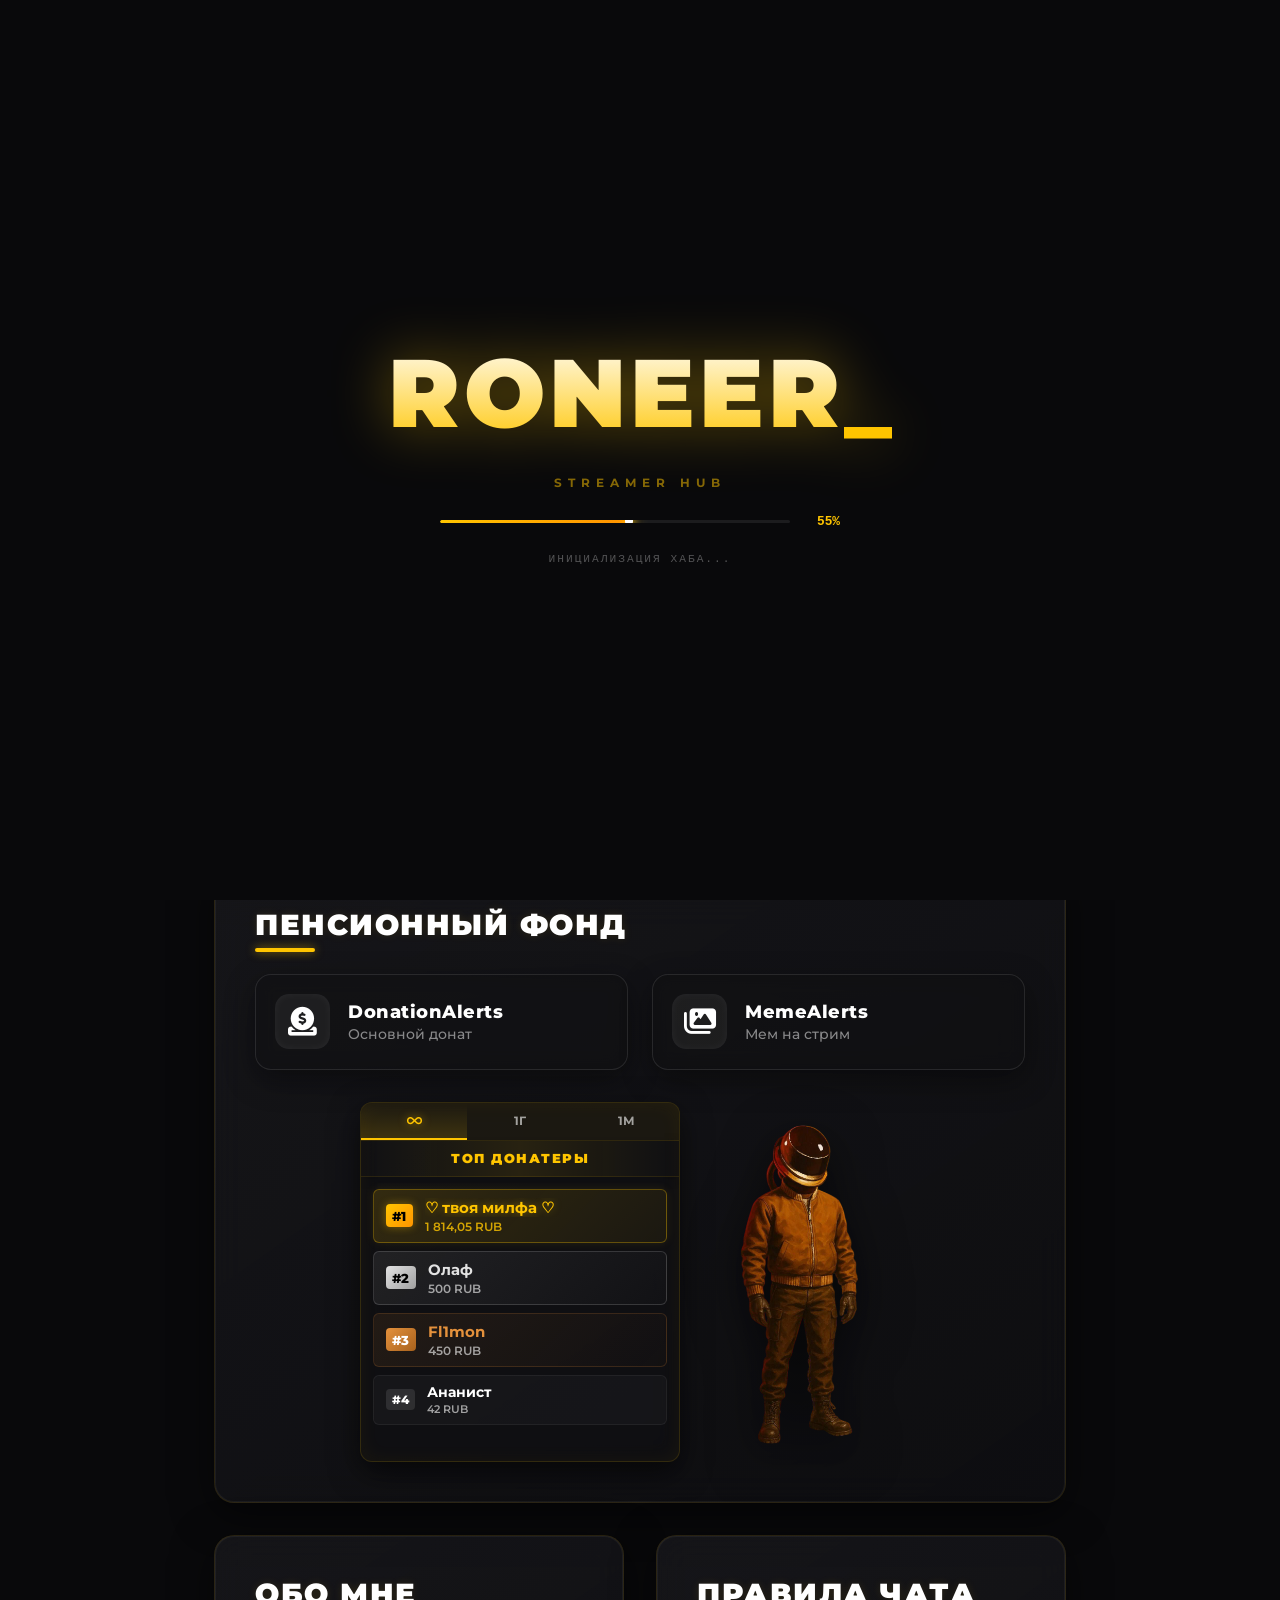
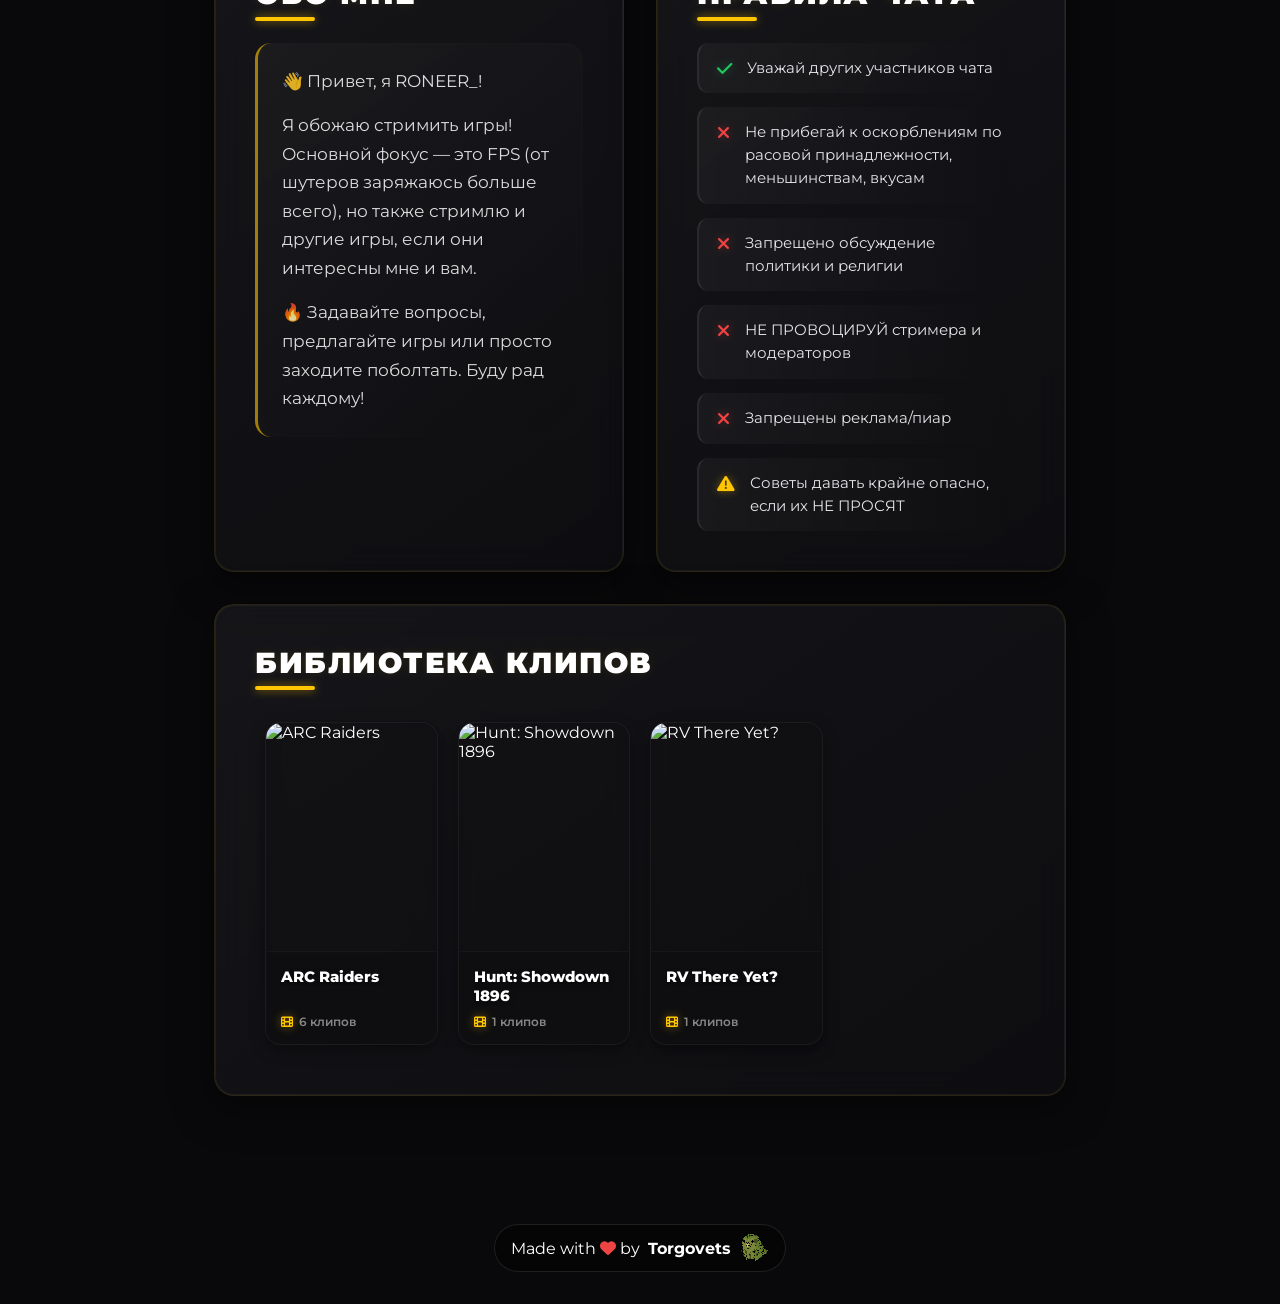
==== index.html @ 88ab11ce "Add files via upload" ====
<!DOCTYPE html>
<html lang="ru">
<head>
    <meta charset="UTF-8">
    <meta name="viewport" content="width=device-width, initial-scale=1.0">
    <title>RONEER_ | Streamer Hub</title>
    
    <link rel="icon" href="assets/favicon.png" type="image/png">
    <meta name="description" content="Официальный хаб стримера RONEER_. Уютно и по-доброму 😉">
    <meta name="theme-color" content="#ffc500"> <!-- Желтый цвет Ронира -->

    <link href="https://cdnjs.cloudflare.com/ajax/libs/font-awesome/6.4.0/css/all.min.css" rel="stylesheet">
    <link href="https://fonts.googleapis.com/css2?family=Montserrat:wght@400;600;700;900&display=swap" rel="stylesheet">
    <link rel="stylesheet" href="css/style.css">

    <script src="https://embed.twitch.tv/embed/v1.js" defer></script>
    <script src="https://cdn.jsdelivr.net/npm/@supabase/supabase-js@2"></script>
</head>
<body>

    <!-- СЛОИ ФОНА -->
    <div class="bg-watermark">RONEER_</div>
    <div class="bg-scanlines"></div>
    <canvas id="particle-canvas"></canvas>
    <div class="ambient-glow"></div>

    <!-- HUD CONTROLS -->
    <div class="hud-controls">
        <div id="music-toggle" class="hud-btn muted" title="Music On/Off">
            <i class="fas fa-music"></i> <span>OST</span>
        </div>
        <div id="sfx-toggle" class="hud-btn" title="SFX On/Off">
            <i class="fas fa-volume-up"></i> <span>SFX</span>
        </div>
    </div>

    <!-- AUTH CONTROL -->
    <div id="auth-wrapper" class="auth-container-fixed">
        <button id="login-btn" class="auth-btn discord-login not-logged-in">
            <i class="fab fa-discord"></i> <span>Войти</span>
        </button>
        
        <div id="user-profile" class="user-profile-fixed" style="display: none;">
            <div class="user-info-box">
                <img id="user-avatar" src="" alt="User">
                <span id="user-name">User</span>
            </div>
            <button id="logout-btn" class="logout-btn-fixed" title="Выйти">
                <i class="fas fa-sign-out-alt"></i>
            </button>
        </div>
    </div>

    <!-- PRELOADER -->
    <div id="preloader">
        <div class="preloader-bg-scan"></div>
        <div class="preloader-content">
            <div class="preloader-logo">
                <span class="pl-letter">R</span><span class="pl-letter">O</span><span class="pl-letter">N</span><span class="pl-letter">E</span><span class="pl-letter">E</span><span class="pl-letter">R</span><span class="pl-underscore">_</span>
            </div>
            <div class="preloader-tagline">STREAMER HUB</div>
            <div class="preloader-bar-wrap">
                <div class="preloader-bar-track">
                    <div class="preloader-bar-fill" id="preloader-bar"></div>
                </div>
                <span class="preloader-percent" id="preloader-percent">0%</span>
            </div>
            <div class="preloader-status" id="preloader-status">ИНИЦИАЛИЗАЦИЯ...</div>
        </div>
    </div>


    <main class="main-container">
        
        <!-- HERO HEADER -->
        <header class="hero-header">

            <!-- Пепе торчит сверху над карточкой -->
            <div class="hero-avatar-wrap">
                <div class="hero-avatar-glow"></div>
                <div class="avatar-container">
                    <img src="assets/pepe.png" alt="RONEER_" class="avatar-img">
                </div>
                <div id="click-counter-wrapper">
                    <div class="click-badge">CLICKS: <span id="click-val">0</span></div>
                    <button id="reset-clicks" class="reset-clicks-btn" title="Сбросить"><i class="fas fa-trash"></i></button>
                </div>
            </div>

            <!-- Стеклянная карточка инфо -->
            <div class="hero-card">
                <div class="hero-card-accent"></div>
                <h1 class="premium-title">RONEER_</h1>
                <p class="status-quote">«Зашёл?» Ну теперь придётся остаться... 😉</p>

                <div class="hero-divider"></div>

                <div class="hero-badges">
                    <span class="hero-badge location-badge">
                        <i class="fas fa-map-marker-alt"></i> Россия
                    </span>
                    <span id="stream-status" class="hero-badge stream-check">
                        <i class="fas fa-circle"></i>
                        <span class="status-text">Offline</span>
                    </span>
                </div>
            </div>

        </header>

        <!-- TWITCH EMBED -->
        <div id="live-box" class="twitch-wrapper" style="display: none;">
            <div class="live-indicator">
                <i class="fas fa-satellite-dish"></i> В ЭФИРЕ
            </div>
            <div id="twitch-embed"></div>
        </div>

        <!-- SOCIAL LINKS -->
        <section class="content-card tilt-effect">
            <h2 class="section-title">Где меня найти</h2>
            <nav class="social-links">
                <a href="https://www.twitch.tv/roneer_" target="_blank" class="s-btn twitch">
                    <i class="fab fa-twitch"></i> <span>Twitch</span>
                </a>
                <a href="https://t.me/RONEEEER" target="_blank" class="s-btn telegram">
                    <i class="fab fa-telegram"></i> <span>Telegram</span>
                </a>
                <a href="https://www.youtube.com/@RONEER_" target="_blank" class="s-btn youtube">
                    <i class="fab fa-youtube"></i> <span>YouTube</span>
                </a>
                <a href="https://www.tiktok.com/@roneer_" target="_blank" class="s-btn tiktok">
                    <i class="fab fa-tiktok"></i> <span>TikTok</span>
                </a>
                <a href="https://instagram.com/rone.er_/" target="_blank" class="s-btn insta">
                    <i class="fab fa-instagram"></i> <span>Instagram</span>
                </a>
            </nav>
        </section>

        <!-- SUPPORT & DONATIONS -->
        <section class="content-card tilt-effect">
            <h2 class="section-title">Пенсионный фонд</h2>
            
            <div class="alert-buttons">
                <a href="https://www.donationalerts.com/r/ronner_" target="_blank" class="donate-btn da">
                    <div class="btn-icon"><i class="fas fa-donate"></i></div>
                    <div class="btn-text">
                        <strong>DonationAlerts</strong>
                        <small>Основной донат</small>
                    </div>
                </a>
                <a href="https://memealerts.com/666c6f90034928ee469dba30" target="_blank" class="donate-btn ma">
                    <div class="btn-icon"><i class="fas fa-images"></i></div>
                    <div class="btn-text">
                        <strong>MemeAlerts</strong>
                        <small>Мем на стрим</small>
                    </div>
                </a>
            </div>
            
            <div class="direct-support">
                <div class="support-layout">
                    

                    <!-- CENTER: TOP DONORS LIST -->
                    <div class="donors-center-panel">
                        <div class="donors-tabs">
                            <button class="d-tab active" data-tab="all_time" title="За всё время"><i class="fas fa-infinity"></i></button>
                            <button class="d-tab" data-tab="year" title="За год">1Г</button>
                            <button class="d-tab" data-tab="month" title="За месяц">1М</button>
                            <button id="stream-tab-btn" class="d-tab stream-tab" data-tab="stream" title="Текущий стрим" style="display: none;">
                                <i class="fas fa-signal"></i>
                            </button>
                        </div>
                        <div class="donors-header">
                            <span id="donors-title">ТОП ДОНАТЕРЫ</span>
                        </div>
                        <div id="donors-list-container" class="donors-scroll-area">
                            <div class="loader-wrap">
                                <p class="loader-text" style="font-size:0.7rem">ЗАГРУЗКА...</p>
                            </div>
                        </div>
                    </div>

                    <div class="meme-card">
                        <img src="assets/avatar.png" alt="Avatar" class="pepe-img">
                    </div>

                </div>
            </div>
        </section>

        <!-- INFO & RULES -->
        <div class="two-columns">
            <section class="content-card tilt-effect">
                <h2 class="section-title">Обо мне</h2>
                <div class="about-text">
                    <p>👋 Привет, я RONEER_!</p>
                    <p>Я обожаю стримить игры! Основной фокус — это FPS (от шутеров заряжаюсь больше всего), но также стримлю и другие игры, если они интересны мне и вам.</p>
                    <p>🔥 Задавайте вопросы, предлагайте игры или просто заходите поболтать. Буду рад каждому!</p>
                </div>
            </section>

            <section class="content-card tilt-effect">
                <h2 class="section-title">Правила чата</h2>
                <ul class="rules-list">
                    <li><i class="fas fa-check"></i> Уважай других участников чата</li>
                    <li><i class="fas fa-times"></i> Не прибегай к оскорблениям по расовой принадлежности, меньшинствам, вкусам</li>
                    <li><i class="fas fa-times"></i> Запрещено обсуждение политики и религии</li>
                    <li><i class="fas fa-times"></i> НЕ ПРОВОЦИРУЙ стримера и модераторов</li>
                    <li><i class="fas fa-times"></i> Запрещены реклама/пиар</li>
                    <li><i class="fas fa-exclamation-triangle"></i> Советы давать крайне опасно, если их НЕ ПРОСЯТ</li>
                </ul>
            </section>
        </div>

        <!-- GAMES LIBRARY -->
        <section class="content-card">
            <h2 class="section-title">Библиотека Клипов</h2>
            <div id="games-container" class="games-grid">
                <div class="loader-wrap">
                    <p class="loader-text">СКАНИРОВАНИЕ АРХИВА...</p>
                </div>
            </div>
        </section>

    </main>

    <footer class="site-footer">
        <div class="credits">
            <span>Made with <i class="fas fa-heart heart-beat"></i> by</span>
            <a href="https://t.me/torgasik" target="_blank" class="dev-link">
                <span class="dev-nick">Torgovets</span>
                <img src="assets/dev-icon.png" alt="Torgovets" class="dev-pic">
            </a>
        </div>
    </footer>

    <!-- MODALS & OVERLAYS (Оставил базовые) -->
    <div id="toast-notification" class="toast">Скопировано в буфер!</div>



    <!-- GAME GALLERY MODAL -->
    <div id="game-gallery-modal" class="game-modal-overlay">
        <div class="game-modal-content">
            <div class="gm-header">
                <span id="gm-game-title" class="gm-title">GAME NAME</span>
                <button id="gm-close-btn" class="gm-close">&times;</button>
            </div>
            <div id="gm-clips-grid" class="gm-body"></div>
        </div>
    </div>

    <script type="module" src="js/main.js"></script>
</body>
</html>
---- css/style.css ----
/*
    DaymonMontage Site Theme
    Main Entry File
*/

/* 1. Base Variables & Reset */
@import url('./parts/1-base.css');

/* 2. Layout & Structure */
@import url('./parts/2-layout.css');

/* 3. UI Components */
@import url('./parts/3-components.css');

/* 4. Modules (Console, Preloader, Secrets) */
@import url('./parts/4-modules.css');

/* 5. Inscryption Cards */
@import url('./parts/5-cards.css');

/* 6. Achievements UI — удалено */

/* 7. Floating Donors */
@import url('./parts/7-donors.css');

/* 8. Games Library */
@import url('./parts/8-games.css');
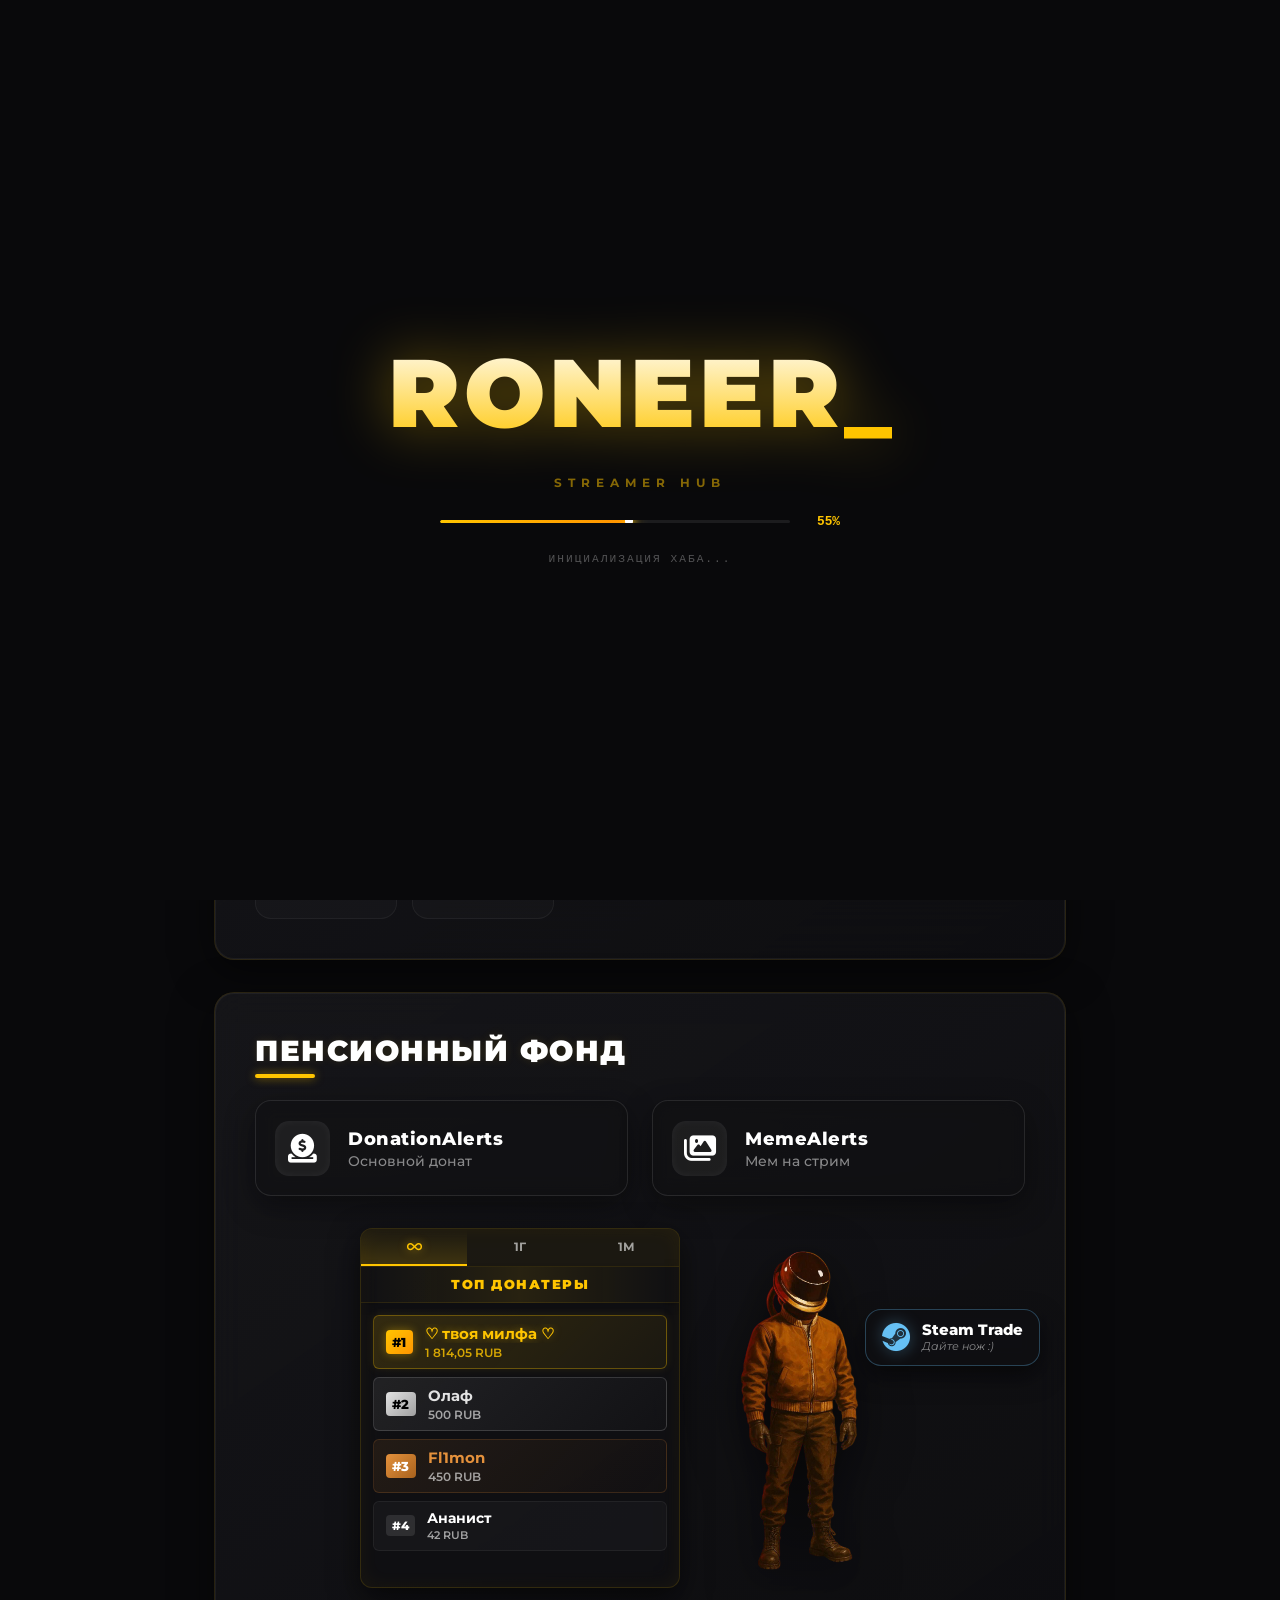
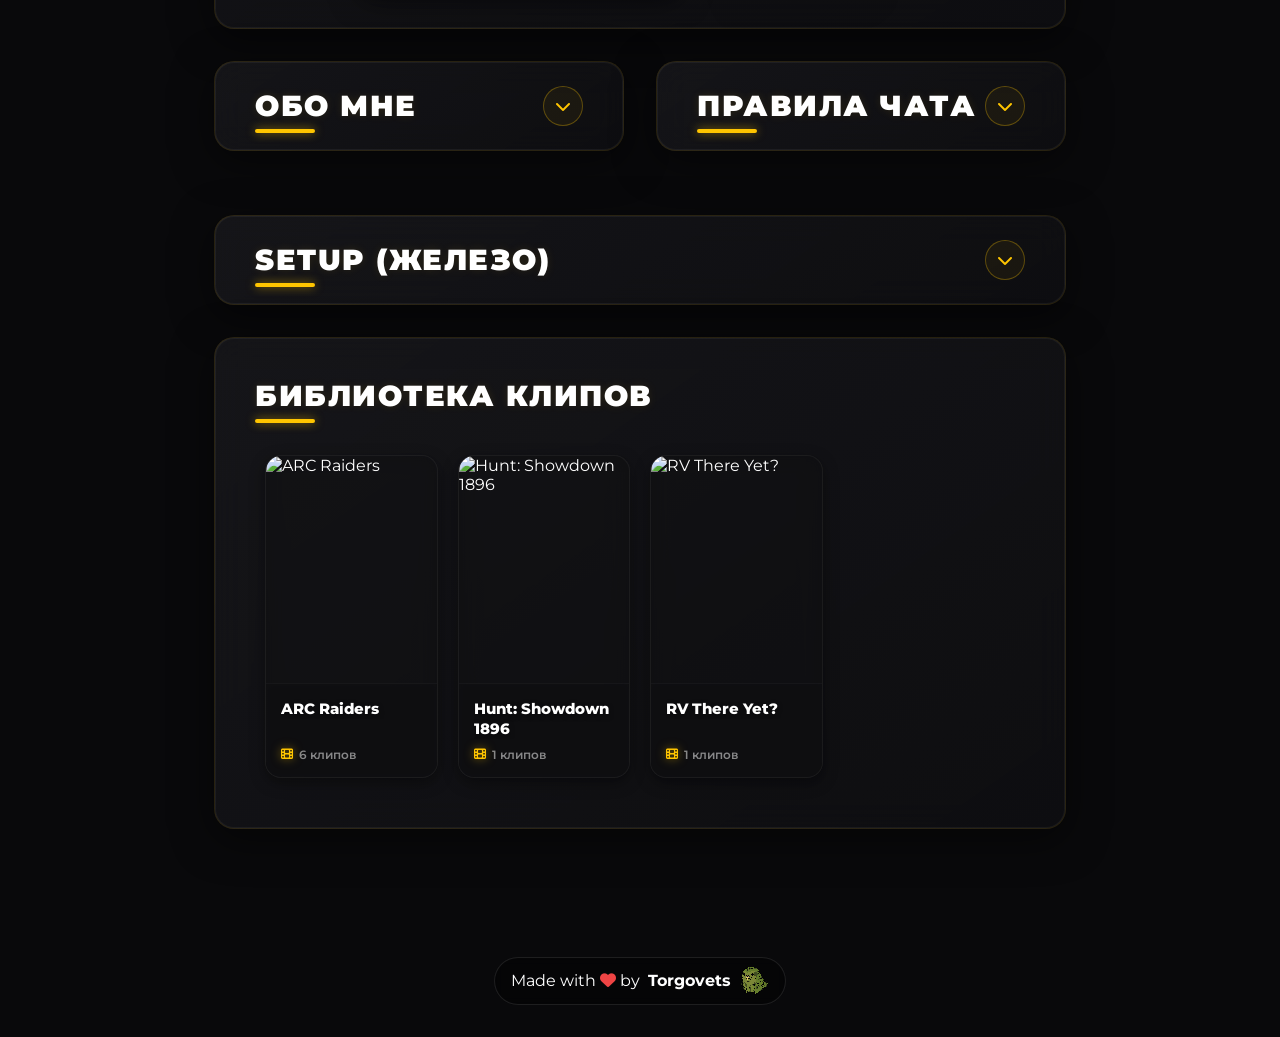
==== commit 3b2e21ca: "Add files via upload" ====
--- a/index.html
+++ b/index.html
@@ -4,10 +4,10 @@
     <meta charset="UTF-8">
     <meta name="viewport" content="width=device-width, initial-scale=1.0">
     <title>RONEER_ | Streamer Hub</title>
-    
+
     <link rel="icon" href="assets/favicon.png" type="image/png">
     <meta name="description" content="Официальный хаб стримера RONEER_. Уютно и по-доброму 😉">
-    <meta name="theme-color" content="#ffc500"> <!-- Желтый цвет Ронира -->
+    <meta name="theme-color" content="#ffc500">
 
     <link href="https://cdnjs.cloudflare.com/ajax/libs/font-awesome/6.4.0/css/all.min.css" rel="stylesheet">
     <link href="https://fonts.googleapis.com/css2?family=Montserrat:wght@400;600;700;900&display=swap" rel="stylesheet">
@@ -18,13 +18,13 @@
 </head>
 <body>
 
-    <!-- СЛОИ ФОНА -->
+
     <div class="bg-watermark">RONEER_</div>
     <div class="bg-scanlines"></div>
     <canvas id="particle-canvas"></canvas>
     <div class="ambient-glow"></div>
 
-    <!-- HUD CONTROLS -->
+
     <div class="hud-controls">
         <div id="music-toggle" class="hud-btn muted" title="Music On/Off">
             <i class="fas fa-music"></i> <span>OST</span>
@@ -34,12 +34,12 @@
         </div>
     </div>
 
-    <!-- AUTH CONTROL -->
+
     <div id="auth-wrapper" class="auth-container-fixed">
         <button id="login-btn" class="auth-btn discord-login not-logged-in">
             <i class="fab fa-discord"></i> <span>Войти</span>
         </button>
-        
+
         <div id="user-profile" class="user-profile-fixed" style="display: none;">
             <div class="user-info-box">
                 <img id="user-avatar" src="" alt="User">
@@ -51,7 +51,7 @@
         </div>
     </div>
 
-    <!-- PRELOADER -->
+
     <div id="preloader">
         <div class="preloader-bg-scan"></div>
         <div class="preloader-content">
@@ -71,11 +71,11 @@
 
 
     <main class="main-container">
-        
-        <!-- HERO HEADER -->
+
+
         <header class="hero-header">
 
-            <!-- Пепе торчит сверху над карточкой -->
+
             <div class="hero-avatar-wrap">
                 <div class="hero-avatar-glow"></div>
                 <div class="avatar-container">
@@ -87,17 +87,17 @@
                 </div>
             </div>
 
-            <!-- Стеклянная карточка инфо -->
+
             <div class="hero-card">
                 <div class="hero-card-accent"></div>
                 <h1 class="premium-title">RONEER_</h1>
-                <p class="status-quote">«Зашёл?» Ну теперь придётся остаться... 😉</p>
+                <p class="status-quote">«Зашёл?» Ну теперь придётся остаться...</p>
 
                 <div class="hero-divider"></div>
 
                 <div class="hero-badges">
                     <span class="hero-badge location-badge">
-                        <i class="fas fa-map-marker-alt"></i> Россия
+                        <i class="fas fa-map-marker-alt"></i> Россия, Тульская обл.
                     </span>
                     <span id="stream-status" class="hero-badge stream-check">
                         <i class="fas fa-circle"></i>
@@ -108,7 +108,7 @@
 
         </header>
 
-        <!-- TWITCH EMBED -->
+
         <div id="live-box" class="twitch-wrapper" style="display: none;">
             <div class="live-indicator">
                 <i class="fas fa-satellite-dish"></i> В ЭФИРЕ
@@ -116,7 +116,7 @@
             <div id="twitch-embed"></div>
         </div>
 
-        <!-- SOCIAL LINKS -->
+
         <section class="content-card tilt-effect">
             <h2 class="section-title">Где меня найти</h2>
             <nav class="social-links">
@@ -135,13 +135,22 @@
                 <a href="https://instagram.com/rone.er_/" target="_blank" class="s-btn insta">
                     <i class="fab fa-instagram"></i> <span>Instagram</span>
                 </a>
+
+
+                <a href="https://discord.gg/BTNGceK6zu" target="_blank" class="s-btn discord">
+                    <i class="fab fa-discord"></i> <span>Discord</span>
+                </a>
+                <a href="https://steamcommunity.com/profiles/76561198868227564/" target="_blank" class="s-btn steam">
+                    <i class="fab fa-steam"></i> <span>Steam</span>
+                </a>
+
             </nav>
         </section>
 
-        <!-- SUPPORT & DONATIONS -->
+
         <section class="content-card tilt-effect">
             <h2 class="section-title">Пенсионный фонд</h2>
-            
+
             <div class="alert-buttons">
                 <a href="https://www.donationalerts.com/r/ronner_" target="_blank" class="donate-btn da">
                     <div class="btn-icon"><i class="fas fa-donate"></i></div>
@@ -158,12 +167,12 @@
                     </div>
                 </a>
             </div>
-            
+
             <div class="direct-support">
                 <div class="support-layout">
-                    
-
-                    <!-- CENTER: TOP DONORS LIST -->
+
+
+
                     <div class="donors-center-panel">
                         <div class="donors-tabs">
                             <button class="d-tab active" data-tab="all_time" title="За всё время"><i class="fas fa-infinity"></i></button>
@@ -185,37 +194,95 @@
 
                     <div class="meme-card">
                         <img src="assets/avatar.png" alt="Avatar" class="pepe-img">
+
+
+                        <div class="steam-float-wrapper">
+                            <a href="https://steamcommunity.com/tradeoffer/new/?partner=907961836&token=ceRD9HQp" target="_blank" class="steam-float-btn">
+                                <div class="steam-icon"><i class="fab fa-steam"></i></div>
+                                <div class="steam-text">
+                                    <strong>Steam Trade</strong>
+                                    <small>Дайте нож :)</small>
+                                </div>
+                            </a>
+                        </div>
                     </div>
 
                 </div>
             </div>
         </section>
 
-        <!-- INFO & RULES -->
-        <div class="two-columns">
-            <section class="content-card tilt-effect">
-                <h2 class="section-title">Обо мне</h2>
-                <div class="about-text">
-                    <p>👋 Привет, я RONEER_!</p>
-                    <p>Я обожаю стримить игры! Основной фокус — это FPS (от шутеров заряжаюсь больше всего), но также стримлю и другие игры, если они интересны мне и вам.</p>
-                    <p>🔥 Задавайте вопросы, предлагайте игры или просто заходите поболтать. Буду рад каждому!</p>
+
+        <div class="two-columns" style="margin-bottom: 2rem;">
+
+
+            <section class="content-card tilt-effect collapsible-card">
+                <div class="collapsible-header" onclick="this.parentElement.classList.toggle('expanded')">
+                    <h2 class="section-title" style="margin-bottom: 0;">Обо мне</h2>
+                    <div class="toggle-icon">
+                        <i class="fas fa-chevron-down"></i>
+                    </div>
+                </div>
+
+                <div class="collapse-wrapper">
+                    <div class="collapse-inner">
+                        <div class="about-text" style="margin-top: 2rem;">
+                            <p>👋 Привет, я RONEER_!</p>
+                            <p>Я обожаю стримить игры! Основной фокус — это FPS (от шутеров заряжаюсь больше всего), но также стримлю и другие игры, если они интересны мне и вам.</p>
+                            <p>🔥 Задавайте вопросы, предлагайте игры или просто заходите поболтать. Буду рад каждому!</p>
+                        </div>
+                    </div>
                 </div>
             </section>
 
-            <section class="content-card tilt-effect">
-                <h2 class="section-title">Правила чата</h2>
-                <ul class="rules-list">
-                    <li><i class="fas fa-check"></i> Уважай других участников чата</li>
-                    <li><i class="fas fa-times"></i> Не прибегай к оскорблениям по расовой принадлежности, меньшинствам, вкусам</li>
-                    <li><i class="fas fa-times"></i> Запрещено обсуждение политики и религии</li>
-                    <li><i class="fas fa-times"></i> НЕ ПРОВОЦИРУЙ стримера и модераторов</li>
-                    <li><i class="fas fa-times"></i> Запрещены реклама/пиар</li>
-                    <li><i class="fas fa-exclamation-triangle"></i> Советы давать крайне опасно, если их НЕ ПРОСЯТ</li>
-                </ul>
+
+            <section class="content-card tilt-effect collapsible-card">
+                <div class="collapsible-header" onclick="this.parentElement.classList.toggle('expanded')">
+                    <h2 class="section-title" style="margin-bottom: 0;">Правила чата</h2>
+                    <div class="toggle-icon">
+                        <i class="fas fa-chevron-down"></i>
+                    </div>
+                </div>
+
+                <div class="collapse-wrapper">
+                    <div class="collapse-inner">
+                        <ul class="rules-list" style="margin-top: 2rem;">
+                            <li><i class="fas fa-check"></i> Уважай других участников чата</li>
+                            <li><i class="fas fa-times"></i> Не прибегай к оскорблениям по расовой принадлежности, меньшинствам, вкусам</li>
+                            <li><i class="fas fa-times"></i> Запрещено обсуждение политики и религии</li>
+                            <li><i class="fas fa-times"></i> НЕ ПРОВОЦИРУЙ стримера и модераторов</li>
+                            <li><i class="fas fa-times"></i> Запрещены реклама/пиар</li>
+                            <li><i class="fas fa-exclamation-triangle"></i> Советы давать крайне опасно, если их НЕ ПРОСЯТ</li>
+                        </ul>
+                    </div>
+                </div>
             </section>
         </div>
 
-        <!-- GAMES LIBRARY -->
+
+        <section class="content-card tilt-effect collapsible-card" style="margin-bottom: 2rem;">
+            <div class="collapsible-header" onclick="this.parentElement.classList.toggle('expanded')">
+                <h2 class="section-title" style="margin-bottom: 0;">Setup (Железо)</h2>
+                <div class="toggle-icon">
+                    <i class="fas fa-chevron-down"></i>
+                </div>
+            </div>
+
+            <div class="collapse-wrapper">
+                <div class="collapse-inner">
+                    <ul class="specs-list" style="display: grid; grid-template-columns: repeat(auto-fit, minmax(300px, 1fr)); gap: 10px 40px; margin-top: 2rem;">
+                        <li><span class="spec-label">CPU</span> <span class="spec-val">Intel Core i7-12700KF</span></li>
+                        <li><span class="spec-label">GPU</span> <span class="spec-val highlight">RTX 3070 Ti 8 GB</span></li>
+                        <li><span class="spec-label">RAM</span> <span class="spec-val">XPG SPECTRIX 32GB</span></li>
+                        <li><span class="spec-label">MOBO</span> <span class="spec-val">MSI PRO Z690-A DDR4</span></li>
+                        <li><span class="spec-label">PSU</span> <span class="spec-val">DEEPCOOL 850W</span></li>
+                        <li><span class="spec-label">SSD</span> <span class="spec-val">1TB M.2 Kingston KC2500</span></li>
+                    </ul>
+                </div>
+            </div>
+
+        </section>
+
+
         <section class="content-card">
             <h2 class="section-title">Библиотека Клипов</h2>
             <div id="games-container" class="games-grid">
@@ -237,12 +304,12 @@
         </div>
     </footer>
 
-    <!-- MODALS & OVERLAYS (Оставил базовые) -->
+
     <div id="toast-notification" class="toast">Скопировано в буфер!</div>
 
 
 
-    <!-- GAME GALLERY MODAL -->
+
     <div id="game-gallery-modal" class="game-modal-overlay">
         <div class="game-modal-content">
             <div class="gm-header">
--- a/css/style.css
+++ b/css/style.css
@@ -1,27 +1,15 @@
-/*
-    DaymonMontage Site Theme
-    Main Entry File
-*/
 
-/* 1. Base Variables & Reset */
+
 @import url('./parts/1-base.css');
-
-/* 2. Layout & Structure */
+
 @import url('./parts/2-layout.css');
-
-/* 3. UI Components */
+
 @import url('./parts/3-components.css');
-
-/* 4. Modules (Console, Preloader, Secrets) */
+
 @import url('./parts/4-modules.css');
-
-/* 5. Inscryption Cards */
+
 @import url('./parts/5-cards.css');
-
-/* 6. Achievements UI — удалено */
-
-/* 7. Floating Donors */
+
 @import url('./parts/7-donors.css');
-
-/* 8. Games Library */
+
 @import url('./parts/8-games.css');
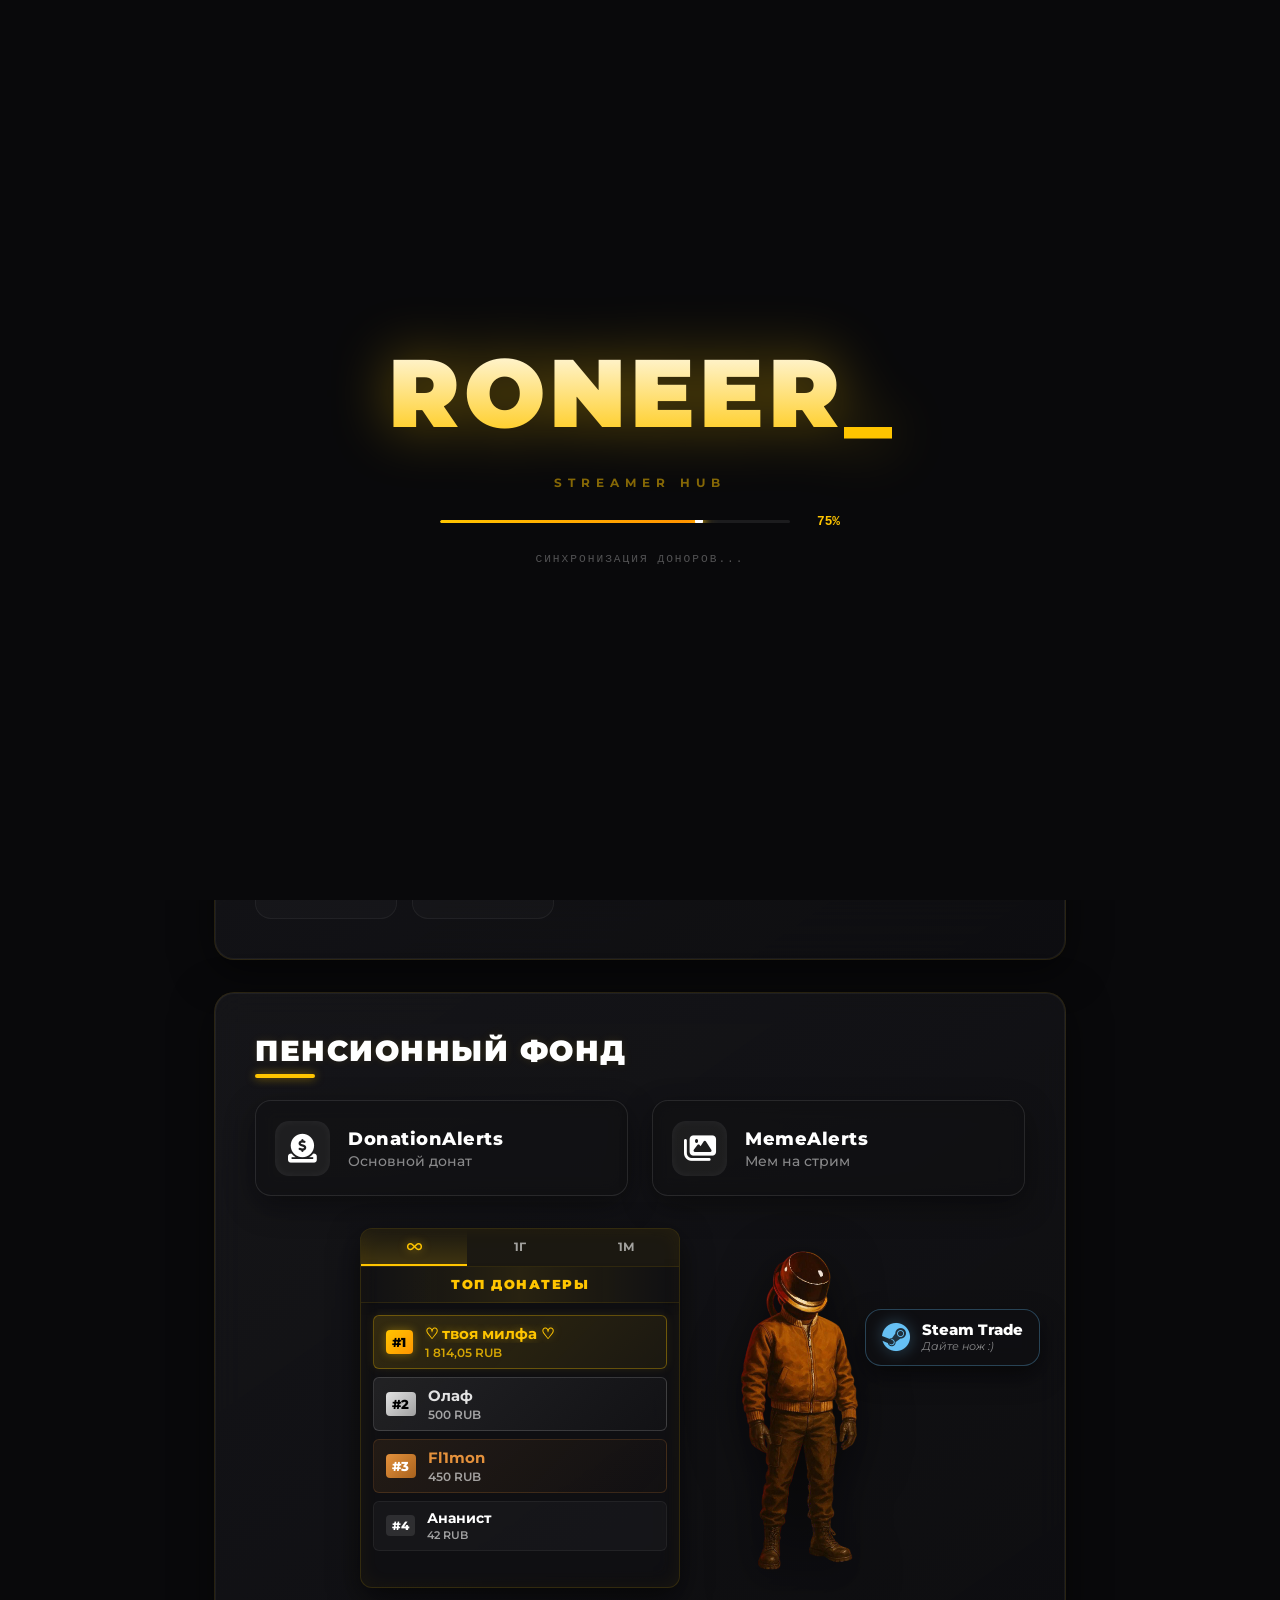
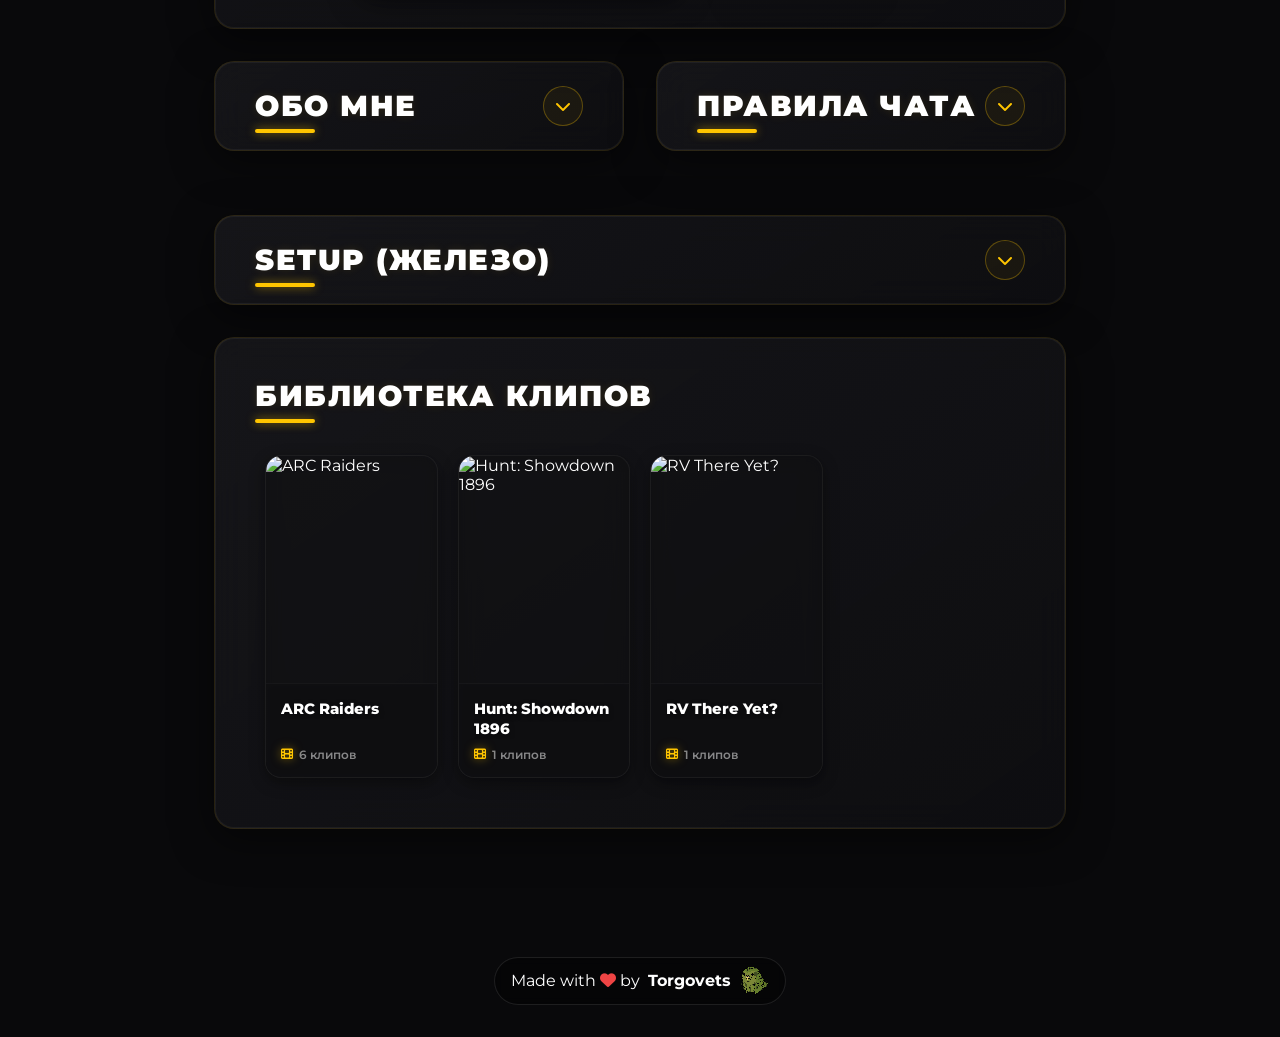
==== commit 518cdf63: "Add files via upload" ====
--- a/index.html
+++ b/index.html
@@ -5,8 +5,22 @@
     <meta name="viewport" content="width=device-width, initial-scale=1.0">
     <title>RONEER_ | Streamer Hub</title>
 
+    <!-- Open Graph / Facebook -->
+    <meta property="og:type" content="website">
+    <meta property="og:url" content="https://logopulp.github.io/roneer-site/">
+    <meta property="og:title" content="RONEER_ | Streamer Hub">
+    <meta property="og:description" content="Официальный хаб стримера RONEER_. Уютно и по-доброму">
+    <meta property="og:image" content="https://logopulp.github.io/roneer-site/assets/og-preview.png">
+
+    <!-- Twitter -->
+    <meta property="twitter:card" content="summary_large_image">
+    <meta property="twitter:url" content="https://logopulp.github.io/roneer-site/">
+    <meta property="twitter:title" content="RONEER_ | Streamer Hub">
+    <meta property="twitter:description" content="Официальный хаб стримера RONEER_. Уютно и по-доброму">
+    <meta property="twitter:image" content="https://logopulp.github.io/roneer-site/assets/og-preview.png">
+
     <link rel="icon" href="assets/favicon.png" type="image/png">
-    <meta name="description" content="Официальный хаб стримера RONEER_. Уютно и по-доброму 😉">
+    <meta name="description" content="Официальный хаб стримера RONEER_. Уютно и по-доброму">
     <meta name="theme-color" content="#ffc500">
 
     <link href="https://cdnjs.cloudflare.com/ajax/libs/font-awesome/6.4.0/css/all.min.css" rel="stylesheet">
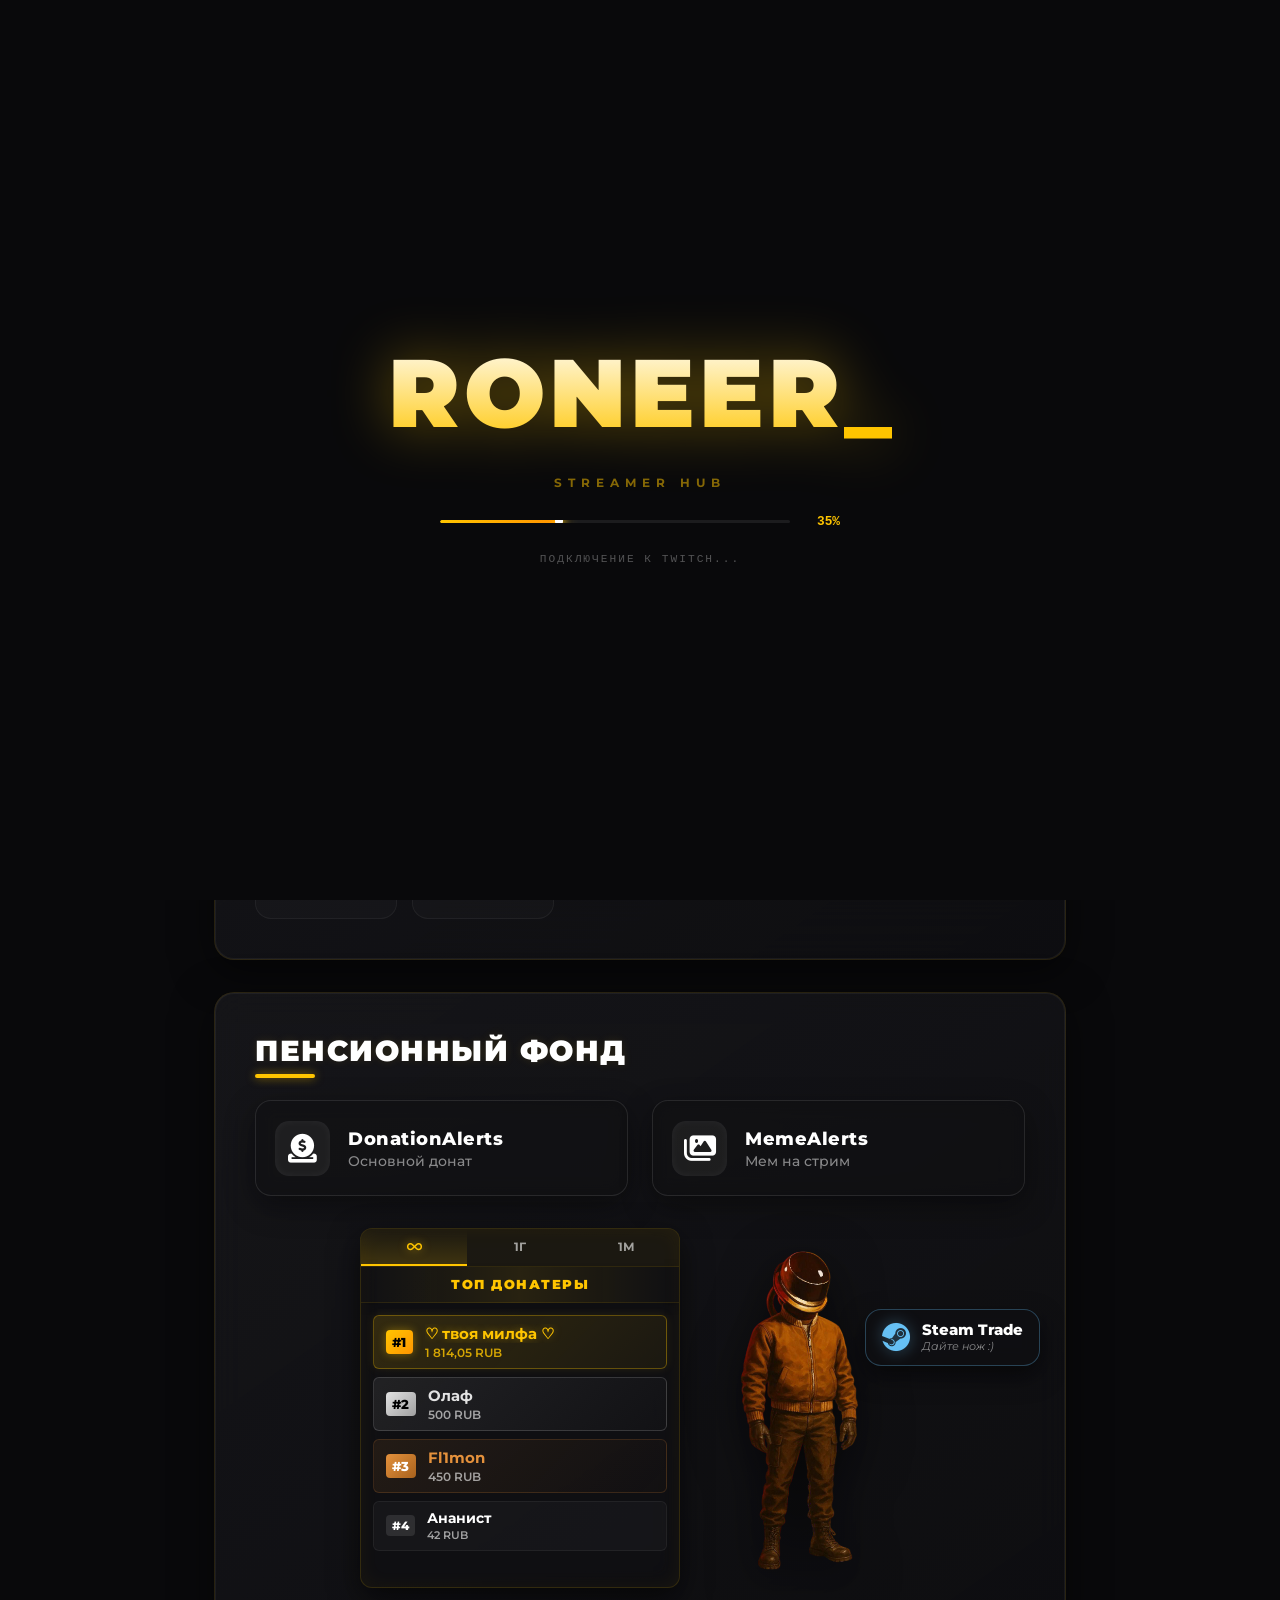
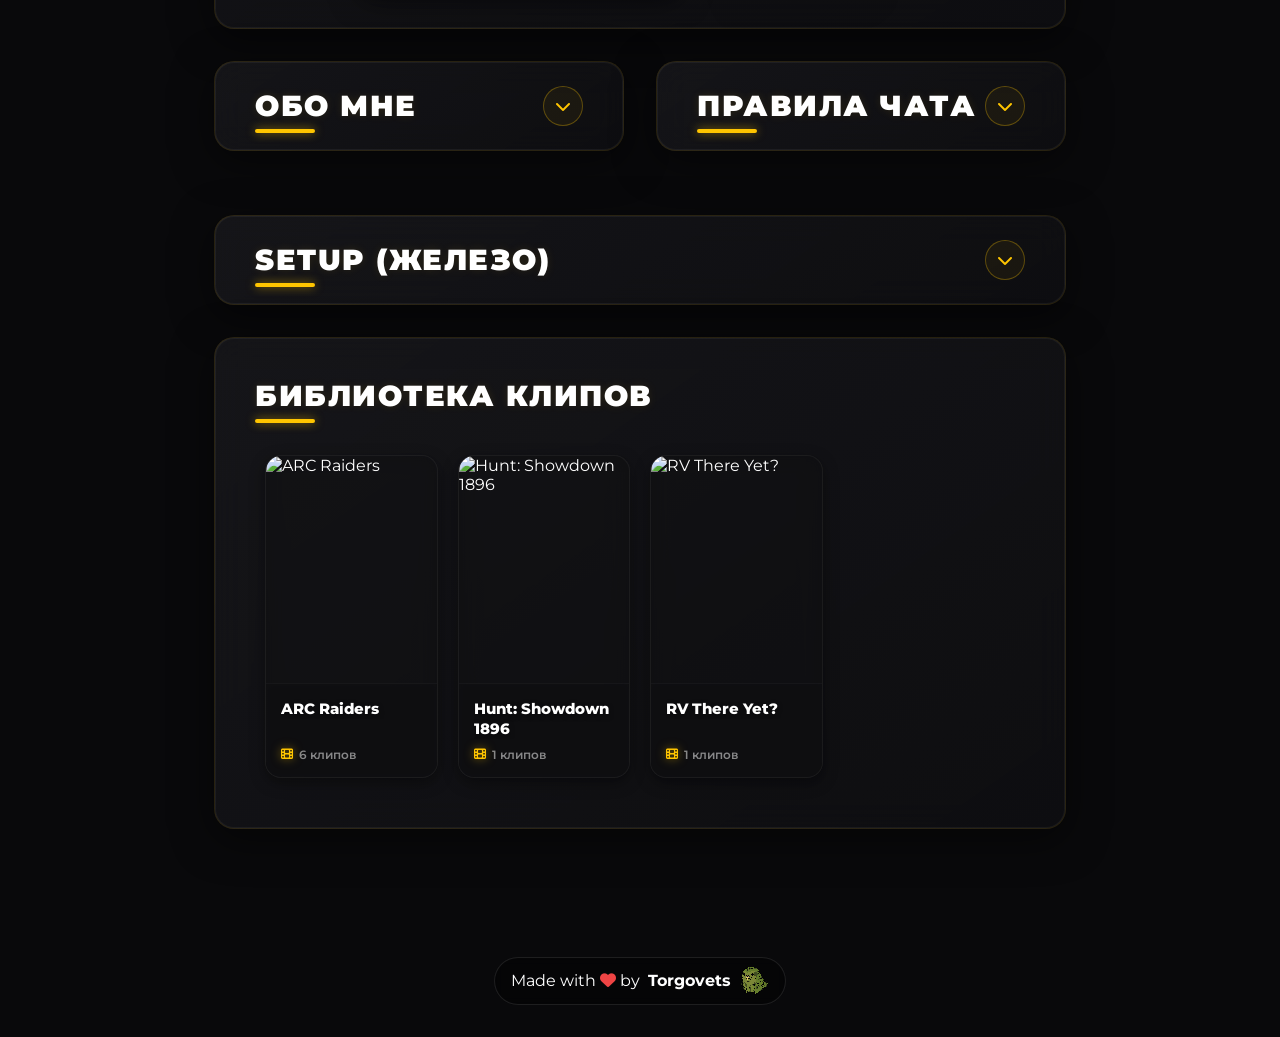
==== commit bc37cfee: "Add files via upload" ====
--- a/index.html
+++ b/index.html
@@ -5,22 +5,8 @@
     <meta name="viewport" content="width=device-width, initial-scale=1.0">
     <title>RONEER_ | Streamer Hub</title>
 
-    <!-- Open Graph / Facebook -->
-    <meta property="og:type" content="website">
-    <meta property="og:url" content="https://logopulp.github.io/roneer-site/">
-    <meta property="og:title" content="RONEER_ | Streamer Hub">
-    <meta property="og:description" content="Официальный хаб стримера RONEER_. Уютно и по-доброму">
-    <meta property="og:image" content="https://logopulp.github.io/roneer-site/assets/og-preview.png">
-
-    <!-- Twitter -->
-    <meta property="twitter:card" content="summary_large_image">
-    <meta property="twitter:url" content="https://logopulp.github.io/roneer-site/">
-    <meta property="twitter:title" content="RONEER_ | Streamer Hub">
-    <meta property="twitter:description" content="Официальный хаб стримера RONEER_. Уютно и по-доброму">
-    <meta property="twitter:image" content="https://logopulp.github.io/roneer-site/assets/og-preview.png">
-
     <link rel="icon" href="assets/favicon.png" type="image/png">
-    <meta name="description" content="Официальный хаб стримера RONEER_. Уютно и по-доброму">
+    <meta name="description" content="Официальный хаб стримера RONEER_. Уютно и по-доброму 😉">
     <meta name="theme-color" content="#ffc500">
 
     <link href="https://cdnjs.cloudflare.com/ajax/libs/font-awesome/6.4.0/css/all.min.css" rel="stylesheet">
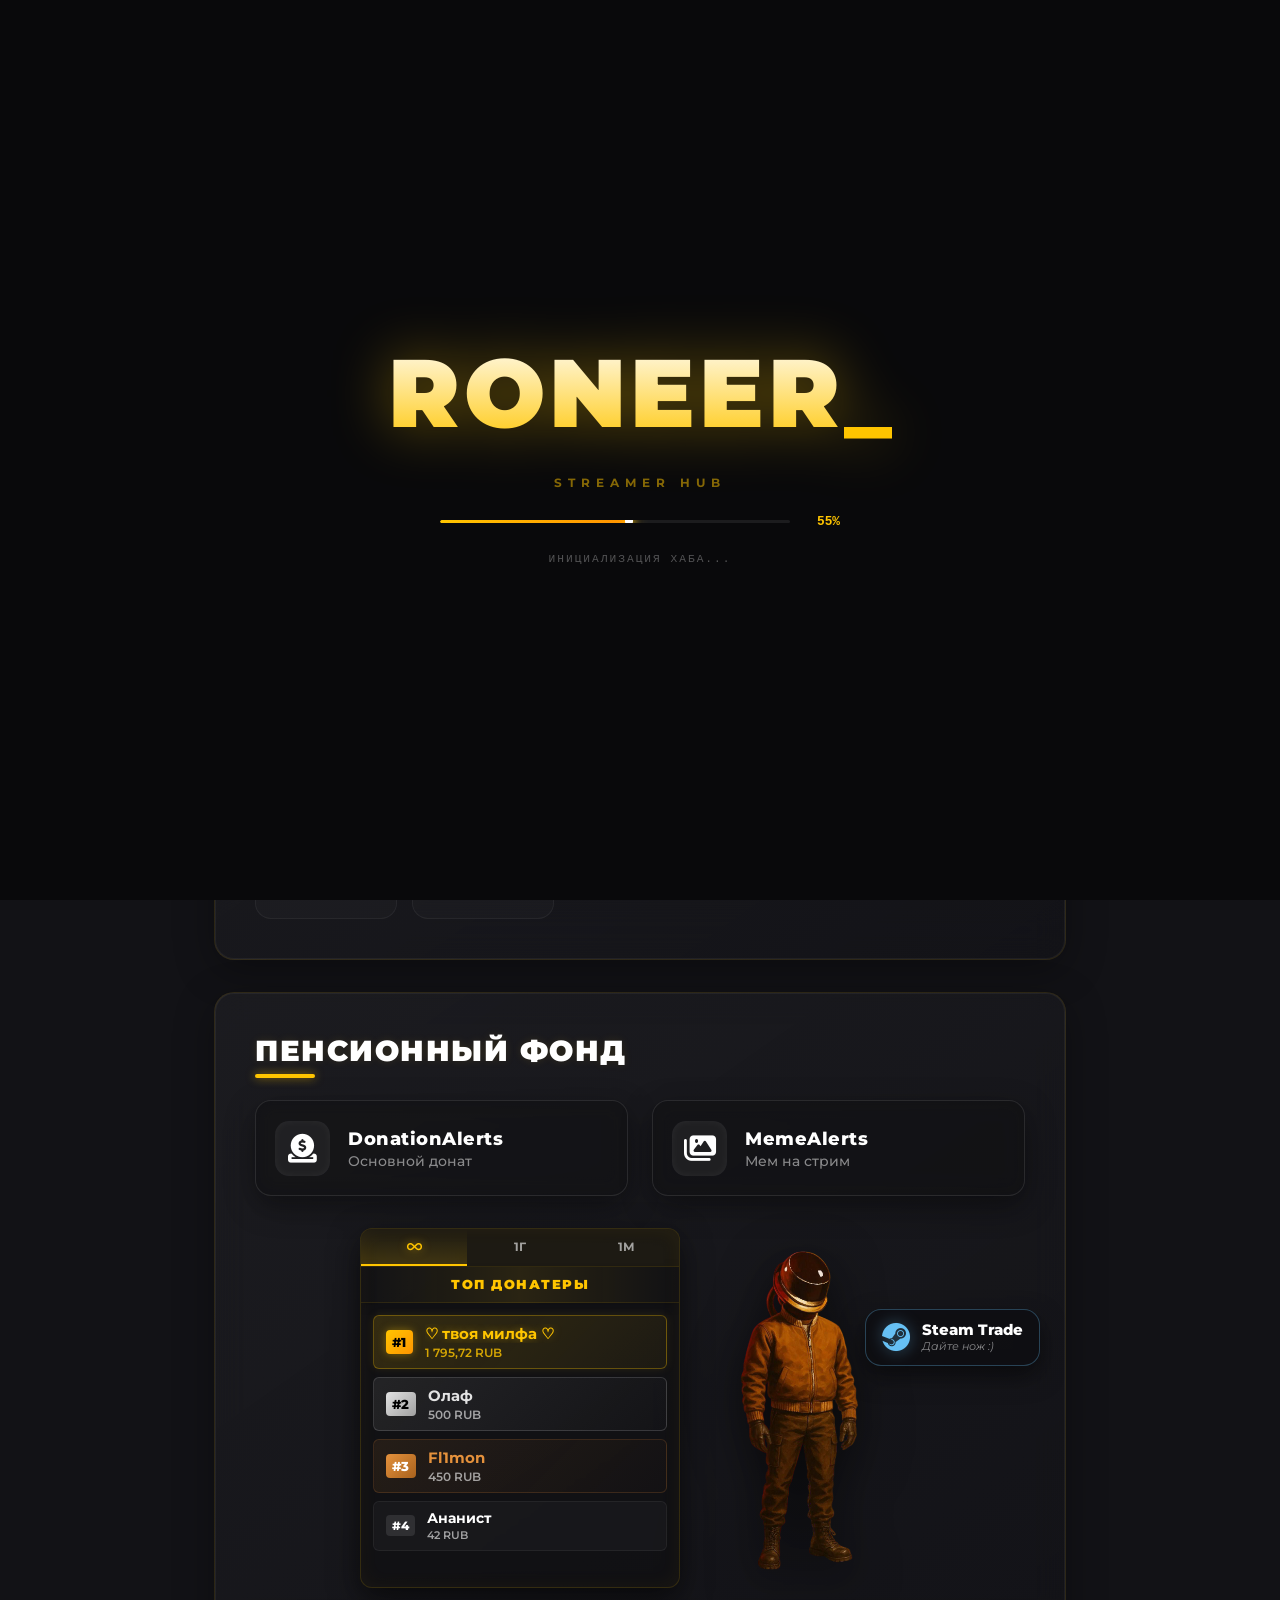
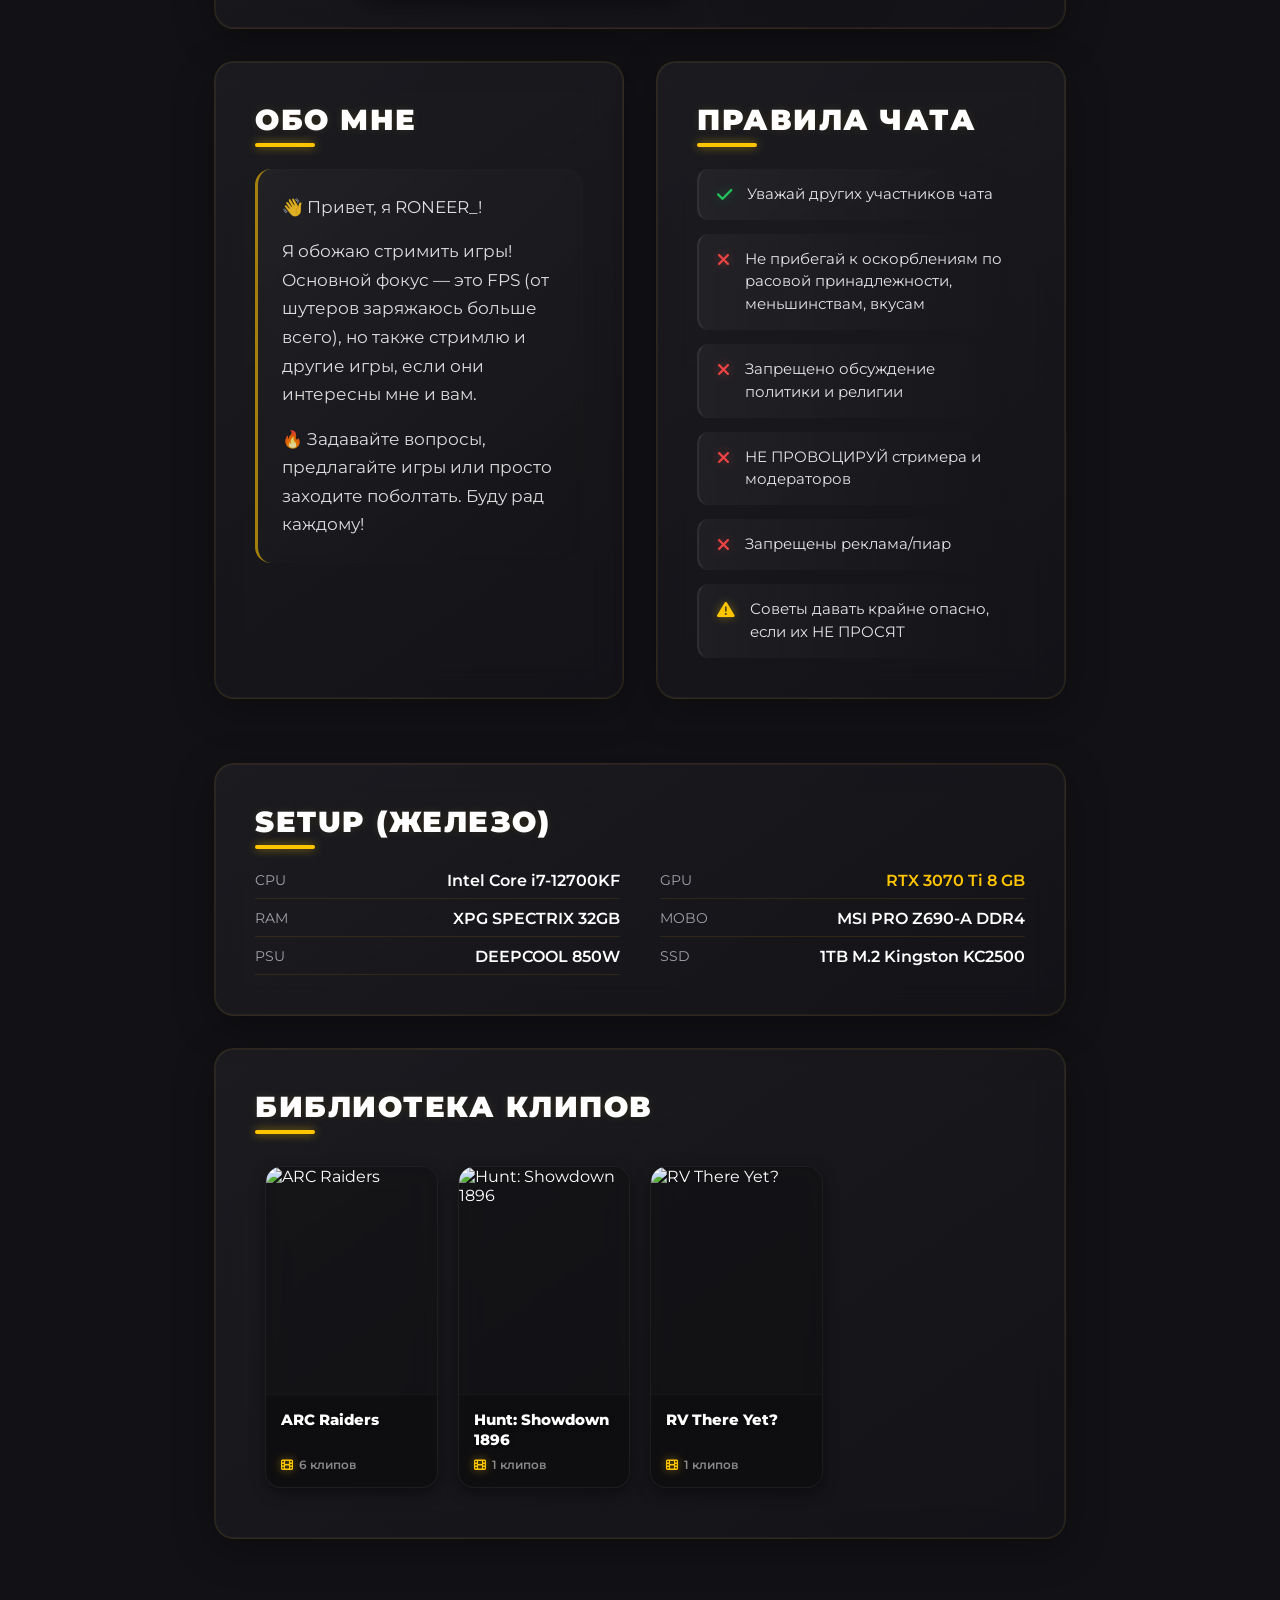
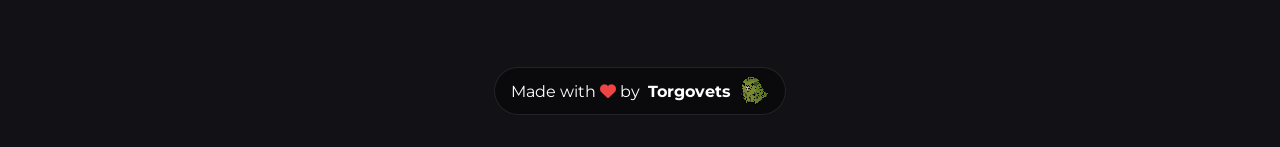
==== commit 75b75759: "Add files via upload" ====
--- a/index.html
+++ b/index.html
@@ -215,71 +215,40 @@
         <div class="two-columns" style="margin-bottom: 2rem;">
 
 
-            <section class="content-card tilt-effect collapsible-card">
-                <div class="collapsible-header" onclick="this.parentElement.classList.toggle('expanded')">
-                    <h2 class="section-title" style="margin-bottom: 0;">Обо мне</h2>
-                    <div class="toggle-icon">
-                        <i class="fas fa-chevron-down"></i>
-                    </div>
-                </div>
-
-                <div class="collapse-wrapper">
-                    <div class="collapse-inner">
-                        <div class="about-text" style="margin-top: 2rem;">
-                            <p>👋 Привет, я RONEER_!</p>
-                            <p>Я обожаю стримить игры! Основной фокус — это FPS (от шутеров заряжаюсь больше всего), но также стримлю и другие игры, если они интересны мне и вам.</p>
-                            <p>🔥 Задавайте вопросы, предлагайте игры или просто заходите поболтать. Буду рад каждому!</p>
-                        </div>
-                    </div>
+            <section class="content-card tilt-effect">
+                <h2 class="section-title">Обо мне</h2>
+                <div class="about-text">
+                    <p>👋 Привет, я RONEER_!</p>
+                    <p>Я обожаю стримить игры! Основной фокус — это FPS (от шутеров заряжаюсь больше всего), но также стримлю и другие игры, если они интересны мне и вам.</p>
+                    <p>🔥 Задавайте вопросы, предлагайте игры или просто заходите поболтать. Буду рад каждому!</p>
                 </div>
             </section>
 
 
-            <section class="content-card tilt-effect collapsible-card">
-                <div class="collapsible-header" onclick="this.parentElement.classList.toggle('expanded')">
-                    <h2 class="section-title" style="margin-bottom: 0;">Правила чата</h2>
-                    <div class="toggle-icon">
-                        <i class="fas fa-chevron-down"></i>
-                    </div>
-                </div>
-
-                <div class="collapse-wrapper">
-                    <div class="collapse-inner">
-                        <ul class="rules-list" style="margin-top: 2rem;">
-                            <li><i class="fas fa-check"></i> Уважай других участников чата</li>
-                            <li><i class="fas fa-times"></i> Не прибегай к оскорблениям по расовой принадлежности, меньшинствам, вкусам</li>
-                            <li><i class="fas fa-times"></i> Запрещено обсуждение политики и религии</li>
-                            <li><i class="fas fa-times"></i> НЕ ПРОВОЦИРУЙ стримера и модераторов</li>
-                            <li><i class="fas fa-times"></i> Запрещены реклама/пиар</li>
-                            <li><i class="fas fa-exclamation-triangle"></i> Советы давать крайне опасно, если их НЕ ПРОСЯТ</li>
-                        </ul>
-                    </div>
-                </div>
+            <section class="content-card tilt-effect">
+                <h2 class="section-title">Правила чата</h2>
+                <ul class="rules-list">
+                    <li><i class="fas fa-check"></i> Уважай других участников чата</li>
+                    <li><i class="fas fa-times"></i> Не прибегай к оскорблениям по расовой принадлежности, меньшинствам, вкусам</li>
+                    <li><i class="fas fa-times"></i> Запрещено обсуждение политики и религии</li>
+                    <li><i class="fas fa-times"></i> НЕ ПРОВОЦИРУЙ стримера и модераторов</li>
+                    <li><i class="fas fa-times"></i> Запрещены реклама/пиар</li>
+                    <li><i class="fas fa-exclamation-triangle"></i> Советы давать крайне опасно, если их НЕ ПРОСЯТ</li>
+                </ul>
             </section>
         </div>
 
 
-        <section class="content-card tilt-effect collapsible-card" style="margin-bottom: 2rem;">
-            <div class="collapsible-header" onclick="this.parentElement.classList.toggle('expanded')">
-                <h2 class="section-title" style="margin-bottom: 0;">Setup (Железо)</h2>
-                <div class="toggle-icon">
-                    <i class="fas fa-chevron-down"></i>
-                </div>
-            </div>
-
-            <div class="collapse-wrapper">
-                <div class="collapse-inner">
-                    <ul class="specs-list" style="display: grid; grid-template-columns: repeat(auto-fit, minmax(300px, 1fr)); gap: 10px 40px; margin-top: 2rem;">
-                        <li><span class="spec-label">CPU</span> <span class="spec-val">Intel Core i7-12700KF</span></li>
-                        <li><span class="spec-label">GPU</span> <span class="spec-val highlight">RTX 3070 Ti 8 GB</span></li>
-                        <li><span class="spec-label">RAM</span> <span class="spec-val">XPG SPECTRIX 32GB</span></li>
-                        <li><span class="spec-label">MOBO</span> <span class="spec-val">MSI PRO Z690-A DDR4</span></li>
-                        <li><span class="spec-label">PSU</span> <span class="spec-val">DEEPCOOL 850W</span></li>
-                        <li><span class="spec-label">SSD</span> <span class="spec-val">1TB M.2 Kingston KC2500</span></li>
-                    </ul>
-                </div>
-            </div>
-
+        <section class="content-card tilt-effect" style="margin-bottom: 2rem;">
+            <h2 class="section-title">Setup (Железо)</h2>
+            <ul class="specs-list" style="display: grid; grid-template-columns: repeat(auto-fit, minmax(280px, 1fr)); gap: 10px 40px;">
+                <li><span class="spec-label">CPU</span> <span class="spec-val">Intel Core i7-12700KF</span></li>
+                <li><span class="spec-label">GPU</span> <span class="spec-val highlight">RTX 3070 Ti 8 GB</span></li>
+                <li><span class="spec-label">RAM</span> <span class="spec-val">XPG SPECTRIX 32GB</span></li>
+                <li><span class="spec-label">MOBO</span> <span class="spec-val">MSI PRO Z690-A DDR4</span></li>
+                <li><span class="spec-label">PSU</span> <span class="spec-val">DEEPCOOL 850W</span></li>
+                <li><span class="spec-label">SSD</span> <span class="spec-val">1TB M.2 Kingston KC2500</span></li>
+            </ul>
         </section>
 
 
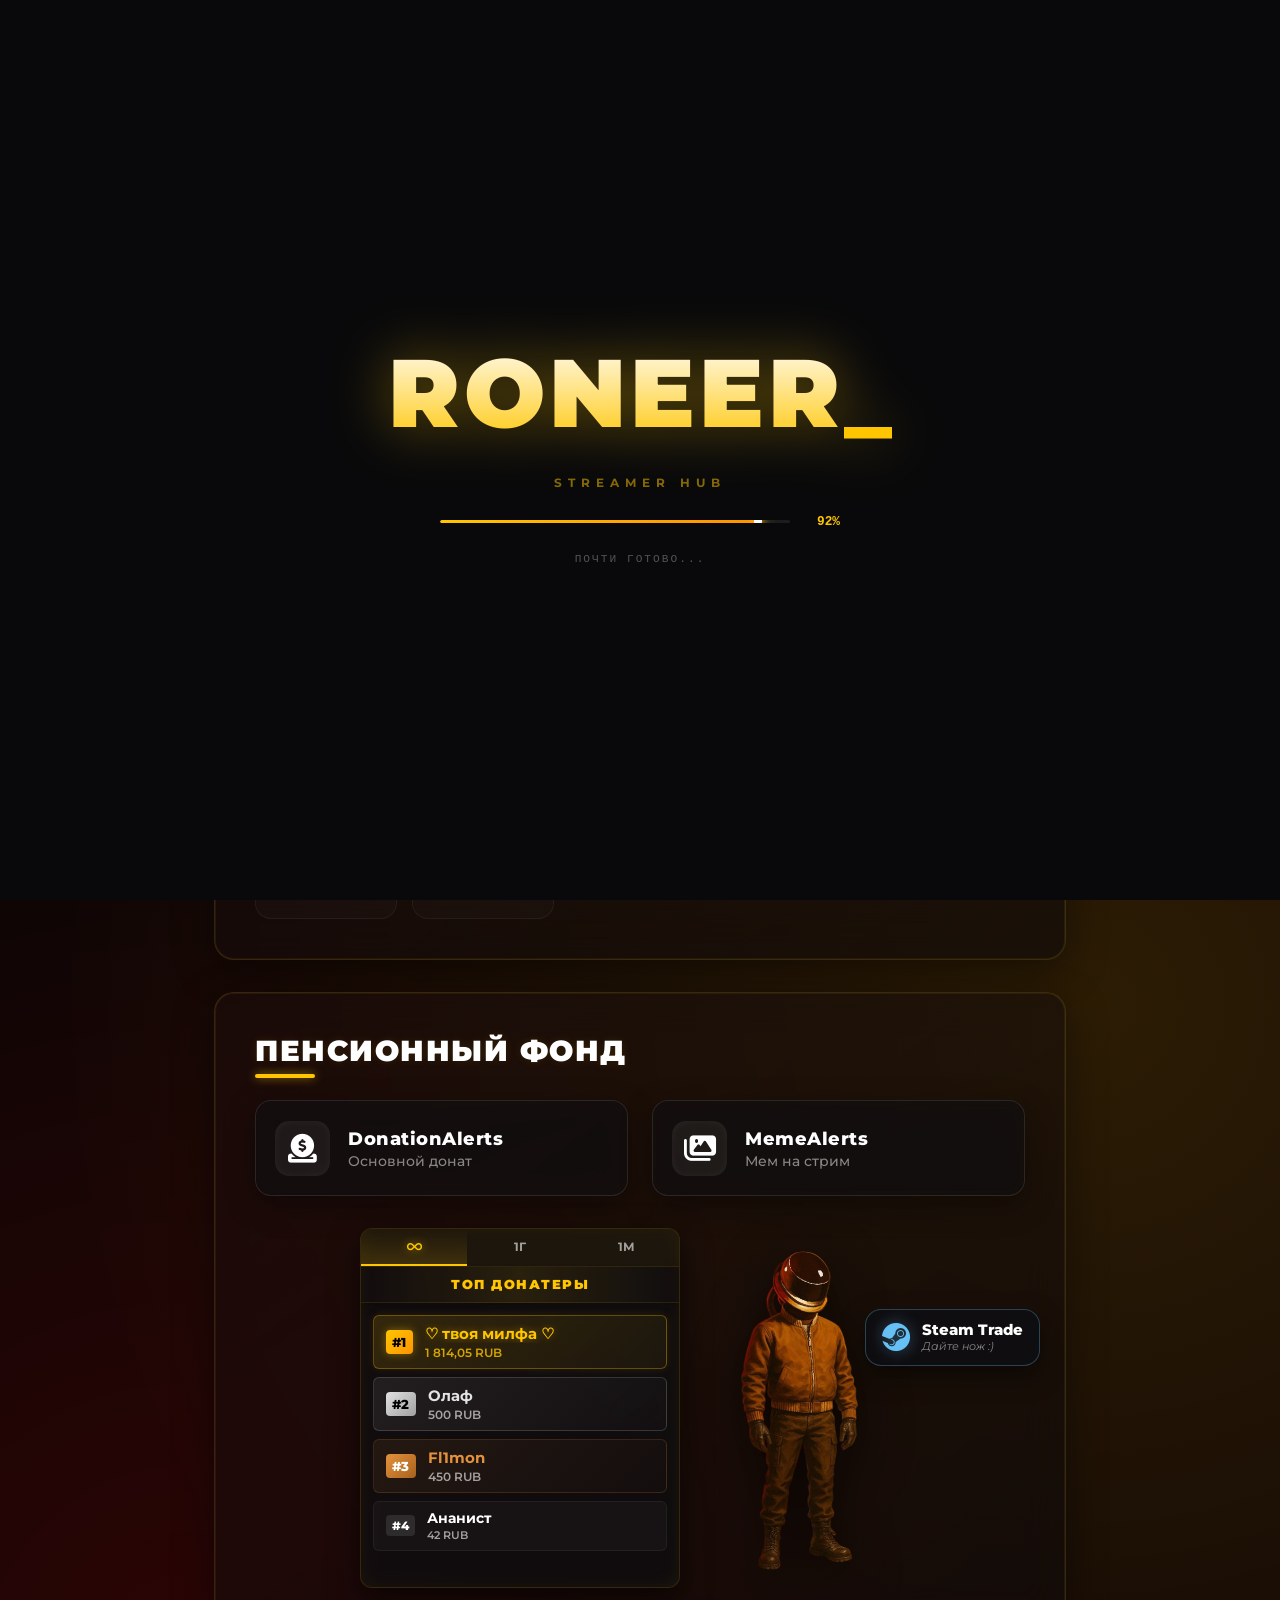
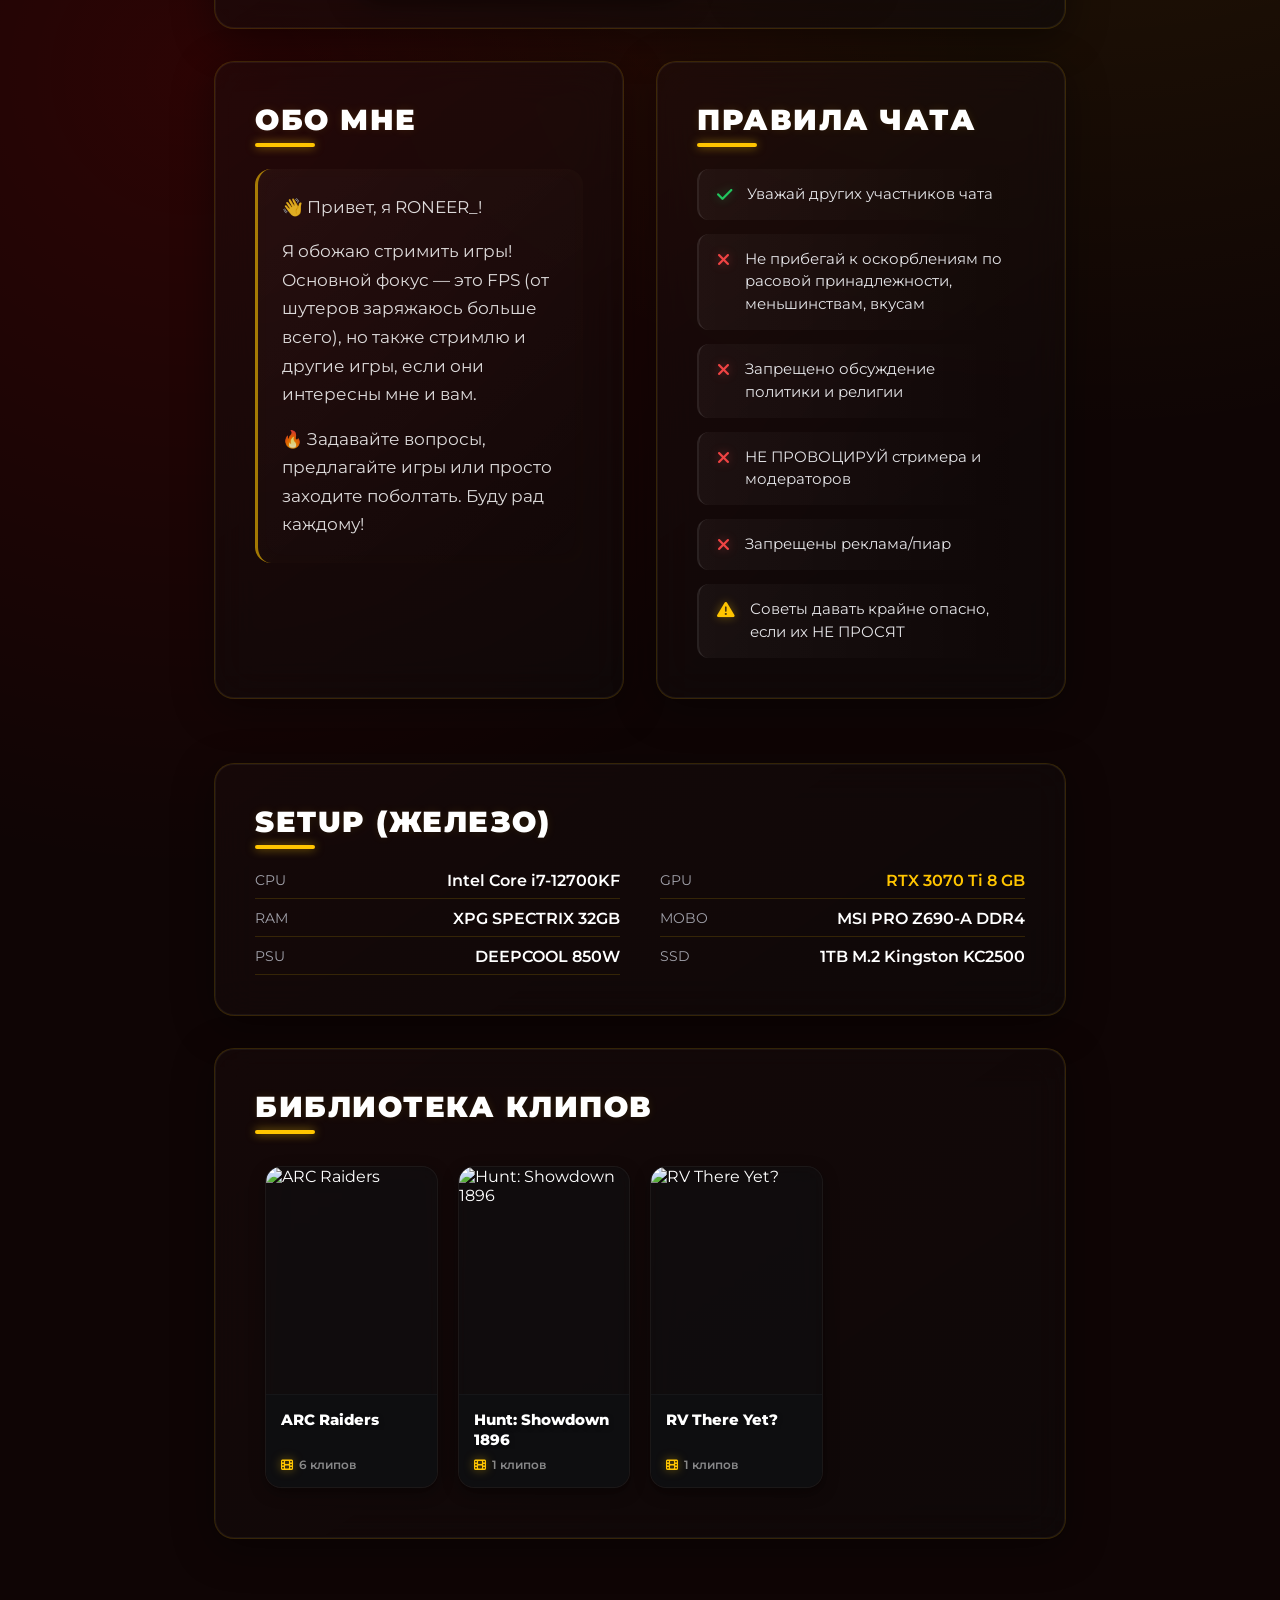
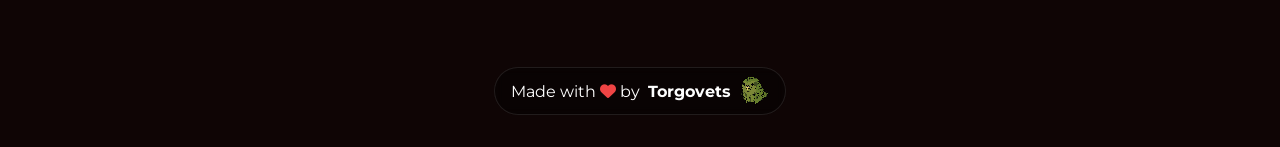
==== commit 6d1c98b7: "Add files via upload" ====
--- a/index.html
+++ b/index.html
@@ -11,15 +11,29 @@
 
     <link href="https://cdnjs.cloudflare.com/ajax/libs/font-awesome/6.4.0/css/all.min.css" rel="stylesheet">
     <link href="https://fonts.googleapis.com/css2?family=Montserrat:wght@400;600;700;900&display=swap" rel="stylesheet">
-    <link rel="stylesheet" href="css/style.css">
-
-    <script src="https://embed.twitch.tv/embed/v1.js" defer></script>
+    <link rel="stylesheet" href="css/parts/1-base.css">
+    <link rel="stylesheet" href="css/parts/2-layout.css">
+    <link rel="stylesheet" href="css/parts/3-components.css">
+    <link rel="stylesheet" href="css/parts/4-modules.css">
+    <link rel="stylesheet" href="css/parts/5-cards.css">
+    <link rel="stylesheet" href="css/parts/6-achievements-ui.css">
+    <link rel="stylesheet" href="css/parts/7-donors.css">
+    <link rel="stylesheet" href="css/parts/8-games.css">
+
     <script src="https://cdn.jsdelivr.net/npm/@supabase/supabase-js@2"></script>
 </head>
 <body>
 
 
-    <div class="bg-watermark">RONEER_</div>
+    <!-- Убрали bg-watermark, добавили падающие звезды -->
+    <div class="shooting-stars">
+        <span></span>
+        <span></span>
+        <span></span>
+        <span></span>
+        <span></span>
+    </div>
+    <div class="bg-geometric"></div>
     <div class="bg-scanlines"></div>
     <canvas id="particle-canvas"></canvas>
     <div class="ambient-glow"></div>
--- a/css/parts/1-base.css
+++ b/css/parts/1-base.css
@@ -0,0 +1,171 @@
+:root {
+    --accent: #ffc500;
+    --accent-red: #ff0000; 
+    --accent-glow: rgba(255, 197, 0, 0.3);
+    
+    --bg-core: #0f0505; 
+    --bg-card: rgba(20, 10, 10, 0.5); 
+    
+    --text-primary: #ffffff;
+    --text-secondary: #a1a1aa;
+    
+    --glass-border: rgba(255, 197, 0, 0.15);
+    --glass-blur: blur(20px);
+    --transition-smooth: all 0.4s cubic-bezier(0.16, 1, 0.3, 1);
+    
+    --font-base: 'Montserrat', sans-serif;
+}
+
+* { margin: 0; padding: 0; box-sizing: border-box; }
+
+body {
+    font-family: var(--font-base);
+    background-color: var(--bg-core);
+    background-image: 
+        radial-gradient(circle at 15% 50%, rgba(255, 0, 0, 0.12), transparent 40%),
+        radial-gradient(circle at 85% 30%, rgba(255, 197, 0, 0.12), transparent 40%);
+    color: var(--text-primary);
+    min-height: 100vh;
+    overflow-x: hidden;
+    position: relative;
+    -webkit-tap-highlight-color: transparent;
+    user-select: none;
+}
+
+/* ГЕОМЕТРИЧЕСКИЙ ПАТТЕРН (Треугольники как на баннере) */
+.bg-geometric {
+    position: fixed;
+    top: 0; left: 0; width: 100%; height: 100%;
+    background-image: url("data:image/svg+xml,%3Csvg width='60' height='60' viewBox='0 0 60 60' xmlns='http://www.w3.org/2000/svg'%3E%3Cg fill='none' fill-rule='evenodd'%3E%3Cpath d='M30 30L0 60h60zM0 0l30 30L0 60zM60 0L30 30l30 30zM0 0h60L30 30z' stroke='rgba(255, 197, 0, 0.07)' stroke-width='1'/%3E%3C/g%3E%3C/svg%3E");
+    z-index: -2;
+    pointer-events: none;
+}
+
+.ambient-glow {
+    position: fixed;
+    top: -20%;
+    left: 50%;
+    transform: translateX(-50%);
+    width: 100vw;
+    height: 60vh;
+    background: radial-gradient(ellipse at center, rgba(255, 0, 0, 0.08) 0%, rgba(255, 197, 0, 0.05) 40%, transparent 70%);
+    z-index: -1;
+    pointer-events: none;
+    animation: pulse-glow 6s ease-in-out infinite alternate;
+}
+
+
+
+.bg-scanlines {
+    position: fixed;
+    top: 0; left: 0; width: 100%; height: 100%;
+    background: linear-gradient(
+        to bottom,
+        rgba(255, 255, 255, 0) 50%,
+        rgba(0, 0, 0, 0.1) 50%
+    );
+    background-size: 100% 4px; 
+    z-index: -1;
+    pointer-events: none;
+    opacity: 0.3;
+}
+
+#particle-canvas {
+    position: fixed;
+    top: 0; left: 0;
+    width: 100%; height: 100%;
+    z-index: -1;
+    pointer-events: none;
+}
+
+/* --- ПАДАЮЩИЕ ЗВЕЗДЫ (МЕТЕОРИТЫ) --- */
+.shooting-stars {
+    position: fixed;
+    top: 0; left: 0;
+    width: 100%; height: 100%;
+    z-index: -3; 
+    pointer-events: none;
+    overflow: hidden;
+}
+
+.shooting-stars span {
+    position: absolute;
+    width: 150px; 
+    height: 2px;
+    opacity: 0;
+    transform: rotate(-45deg); 
+    animation: shooting-star 4s linear infinite;
+}
+
+.shooting-stars span::after {
+    content: '';
+    position: absolute;
+    top: 50%; left: 0; 
+    transform: translateY(-50%);
+    width: 4px; height: 4px;
+    border-radius: 50%;
+}
+
+.shooting-stars span:nth-child(1) { 
+    top: -20%; right: -10%; 
+    animation-delay: 0s; 
+    background: linear-gradient(90deg, #ffc500, rgba(255,197,0,0)); 
+}
+.shooting-stars span:nth-child(1)::after { background: #ffc500; box-shadow: 0 0 12px #ffc500; }
+
+.shooting-stars span:nth-child(2) { 
+    top: 10%; right: -20%; 
+    animation-delay: 1.5s; 
+    background: linear-gradient(90deg, #ff0000, rgba(255,0,0,0)); 
+}
+.shooting-stars span:nth-child(2)::after { background: #ff0000; box-shadow: 0 0 12px #ff0000; }
+
+.shooting-stars span:nth-child(3) { 
+    top: -20%; right: 30%; 
+    animation-delay: 2.7s; 
+    background: linear-gradient(90deg, #ffc500, rgba(255,197,0,0)); 
+}
+.shooting-stars span:nth-child(3)::after { background: #ffc500; box-shadow: 0 0 12px #ffc500; }
+
+.shooting-stars span:nth-child(4) { 
+    top: 40%; right: -20%; 
+    animation-delay: 0.8s; 
+    background: linear-gradient(90deg, #ffffff, rgba(255,255,255,0)); 
+}
+.shooting-stars span:nth-child(4)::after { background: #ffffff; box-shadow: 0 0 12px #ffffff; }
+
+.shooting-stars span:nth-child(5) { 
+    top: -20%; right: 60%; 
+    animation-delay: 3.2s; 
+    background: linear-gradient(90deg, #ff0000, rgba(255,0,0,0)); 
+}
+.shooting-stars span:nth-child(5)::after { background: #ff0000; box-shadow: 0 0 12px #ff0000; }
+
+@keyframes shooting-star {
+    0% { 
+        transform: rotate(-45deg) translateX(0); 
+        opacity: 0; 
+    }
+    10% { 
+        opacity: 1; 
+    }
+    70% { 
+        opacity: 1; 
+    }
+    100% { 
+        transform: rotate(-45deg) translateX(-1500px); 
+        opacity: 0;
+    }
+}
+
+    100% { opacity: 1; transform: translateX(-50%) scale(1.05); }
+}
+
+/* 4. Оптимизация для мобилок: отключаем тяжелый блюр */
+@media (max-width: 768px) {
+    .content-card, .donors-center-panel, .hud-btn {
+        backdrop-filter: none !important;
+        -webkit-backdrop-filter: none !important;
+        background: rgba(15, 10, 10, 0.9) !important;
+    }
+}
--- a/css/parts/2-layout.css
+++ b/css/parts/2-layout.css
@@ -0,0 +1,476 @@
+.main-container {
+    max-width: 900px;
+    margin: 0 auto;
+    padding: 3rem 1.5rem;
+    position: relative;
+    z-index: 1;
+}
+
+.hero-header {
+    display: flex;
+    flex-direction: column;
+    align-items: center;
+    padding-top: 2rem;
+    margin-bottom: 3rem;
+    position: relative;
+}
+
+.hero-avatar-wrap {
+    position: relative;
+    display: flex;
+    flex-direction: column;
+    align-items: center;
+    z-index: 5;
+    margin-bottom: -80px; 
+}
+
+.hero-avatar-glow {
+    position: absolute;
+    bottom: 0; left: 50%;
+    transform: translateX(-50%);
+    width: 160px; height: 24px;
+    background: radial-gradient(ellipse at center, rgba(255, 197, 0, 0.3) 0%, transparent 70%);
+    filter: blur(8px);
+    border-radius: 50%;
+    pointer-events: none;
+}
+
+.avatar-container {
+    width: 200px; height: 220px;
+    cursor: pointer;
+    transition: transform 0.5s cubic-bezier(0.175, 0.885, 0.32, 1.275);
+    position: relative;
+    z-index: 2;
+}
+
+.avatar-container.lifted { transform: translateY(-14px); }
+.avatar-container:hover { transform: scale(1.06) translateY(-8px); }
+
+.avatar-img {
+    width: 100%; height: 100%;
+    object-fit: contain;
+    object-position: center bottom;
+    filter: drop-shadow(0 16px 30px rgba(0,0,0,0.6)) drop-shadow(0 4px 16px rgba(255,197,0,0.1));
+    transition: filter 0.4s ease;
+}
+
+.avatar-container:hover .avatar-img {
+    filter: drop-shadow(0 20px 40px rgba(0,0,0,0.7)) drop-shadow(0 0 25px rgba(255,197,0,0.3));
+}
+
+#click-counter-wrapper {
+    display: flex;
+    align-items: center;
+    gap: 12px;
+    height: 0; opacity: 0;
+    overflow: hidden;
+    transition: all 0.4s ease;
+    pointer-events: none;
+    margin-top: 0;
+    z-index: 6;
+}
+#click-counter-wrapper.visible {
+    height: 40px; opacity: 1;
+    pointer-events: auto;
+    margin-top: 0.5rem;
+}
+
+.hero-card {
+    width: 100%;
+    max-width: 600px;
+    background: transparent;
+    backdrop-filter: none;
+    -webkit-backdrop-filter: none;
+    border: none;
+    border-radius: 0;
+    padding: 6rem 2.5rem 2rem; 
+    text-align: center;
+    position: relative;
+    overflow: visible;
+    box-shadow: none;
+    transition: var(--transition-smooth);
+}
+
+.hero-card:hover {
+    border-color: transparent;
+    box-shadow: none;
+}
+
+.hero-card-accent {
+    display: none;
+}
+
+.hero-divider {
+    width: 60px; height: 2px;
+    margin: 1rem auto;
+    background: linear-gradient(90deg, transparent, var(--accent), transparent);
+    border-radius: 99px;
+    opacity: 0.0;
+}
+
+.hero-info {
+    display: flex;
+    flex-direction: column;
+    align-items: center;
+    gap: 0.5rem;
+}
+
+.hero-badges {
+    display: flex; gap: 10px;
+    flex-wrap: wrap; justify-content: center;
+    margin-top: 0.3rem;
+}
+
+.hero-badge {
+    display: inline-flex; align-items: center; gap: 8px;
+    padding: 7px 20px;
+    border-radius: 50px;
+    font-size: 0.85rem; font-weight: 600;
+    border: 1px solid rgba(255,255,255,0.1);
+    background: rgba(255,255,255,0.05);
+    backdrop-filter: blur(10px);
+    transition: all 0.3s ease;
+    color: var(--text-secondary);
+}
+
+.location-badge i { color: var(--accent); }
+
+.stream-check i { font-size: 0.55rem; color: #71717a; transition: color 0.3s; }
+.stream-check.online {
+    border-color: rgba(34,197,94,0.6);
+    background: rgba(34,197,94,0.1);
+    color: #22c55e;
+    box-shadow: 0 0 20px rgba(34,197,94,0.2);
+}
+.stream-check.online i { color: #22c55e; animation: pulse 1.5s infinite; }
+
+.header-info {
+    display: flex;
+    flex-direction: column;
+    align-items: flex-start;
+    gap: 0.4rem;
+    padding-bottom: 0.5rem;
+}
+
+#click-counter-wrapper {
+    display: flex;
+    align-items: center;
+    gap: 12px;
+    height: 0;
+    opacity: 0;
+    overflow: hidden;
+    transition: all 0.4s ease;
+    pointer-events: none;
+    margin-top: 0;
+}
+
+#click-counter-wrapper.visible {
+    height: 44px;
+    opacity: 1;
+    pointer-events: auto;
+    margin-top: 1rem;
+}
+
+.click-badge {
+    background: rgba(249, 115, 22, 0.1);
+    border: 1px solid var(--accent);
+    color: var(--accent);
+    font-family: 'Courier New', monospace;
+    font-weight: bold;
+    padding: 6px 14px;
+    border-radius: 6px;
+    font-size: 0.95rem;
+    box-shadow: 0 0 15px rgba(249, 115, 22, 0.15);
+    text-shadow: 0 0 5px rgba(249, 115, 22, 0.5);
+}
+
+.reset-clicks-btn {
+    background: rgba(239, 68, 68, 0.15);
+    border: 1px solid #ef4444;
+    color: #ef4444;
+    width: 34px;
+    height: 34px;
+    border-radius: 6px;
+    cursor: pointer;
+    display: flex;
+    align-items: center;
+    justify-content: center;
+    transition: all 0.2s;
+    font-size: 0.9rem;
+}
+
+.reset-clicks-btn:hover {
+    background: #ef4444;
+    color: white;
+    box-shadow: 0 0 15px rgba(239, 68, 68, 0.5);
+    transform: scale(1.1);
+}
+
+.reset-clicks-btn:active {
+    transform: scale(0.9);
+}
+
+.content-card {
+    /* Делаем фон карточек полупрозрачным с легким теплым оттенком */
+    background: linear-gradient(145deg, rgba(30, 15, 15, 0.4), rgba(15, 10, 10, 0.6));
+    border: 1px solid rgba(255, 197, 0, 0.15);
+    border-radius: 20px;
+    padding: 2.5rem;
+    margin-bottom: 2rem;
+    position: relative;
+    overflow: hidden;
+    /* Усиливаем размытие, чтобы текст читался идеально */
+    backdrop-filter: blur(20px);
+    -webkit-backdrop-filter: blur(20px);
+    box-shadow: 0 10px 40px rgba(0, 0, 0, 0.4), inset 0 0 0 1px rgba(255, 255, 255, 0.05);
+    transition: all 0.4s cubic-bezier(0.16, 1, 0.3, 1);
+}
+
+.content-card::before {
+    content: '';
+    position: absolute;
+    top: 0; left: -100%;
+    width: 60%; height: 100%;
+    background: linear-gradient(90deg, transparent, rgba(255, 197, 0, 0.04), transparent);
+    transform: skewX(-25deg);
+    transition: left 0.7s ease;
+    z-index: 0;
+    pointer-events: none;
+}
+
+.content-card > * {
+    position: relative;
+    z-index: 1; 
+}
+
+.content-card:hover {
+    border-color: rgba(255, 197, 0, 0.3);
+    box-shadow: 0 15px 50px rgba(0, 0, 0, 0.6), 0 0 30px rgba(255, 197, 0, 0.1), inset 0 0 20px rgba(255, 197, 0, 0.05);
+    transform: translateY(-4px);
+}
+
+.content-card:hover::before {
+    left: 150%;
+}
+
+.two-columns {
+    display: grid;
+    grid-template-columns: repeat(auto-fit, minmax(300px, 1fr));
+    gap: 2rem;
+}
+
+.site-footer {
+    display: flex;
+    justify-content: center;
+    align-items: center;
+    flex-wrap: wrap;
+    padding: 3rem 1rem;
+    gap: 20px;
+    padding-bottom: 2rem;
+    position: relative;
+}
+
+.system-trigger { order: 1; margin: 0; }
+.special-footer-btn { order: 2; margin: 0 10px; }
+.credits { order: 3; margin: 0; }
+
+.version-badge {
+    width: 100%;
+    display: flex;
+    justify-content: center;
+    align-items: center;
+    gap: 8px;
+    margin-top: 10px;
+    font-family: 'Courier New', monospace;
+    font-size: 0.75rem;
+    color: rgba(255, 255, 255, 0.2);
+    letter-spacing: 2px;
+    cursor: help;
+    transition: all 0.4s ease;
+    user-select: none;
+    order: 4;
+}
+
+.v-dot {
+    width: 6px;
+    height: 6px;
+    background-color: rgba(255, 255, 255, 0.2);
+    border-radius: 50%;
+    box-shadow: 0 0 5px rgba(255, 255, 255, 0);
+    transition: all 0.4s ease;
+}
+
+.version-badge:hover {
+    color: var(--accent);
+    text-shadow: 0 0 10px rgba(249, 115, 22, 0.4);
+    transform: translateY(-2px);
+}
+
+.version-badge:hover .v-dot {
+    background-color: #22c55e;
+    box-shadow: 0 0 8px #22c55e;
+    animation: pulse 1s infinite;
+}
+
+.auth-container-fixed {
+    position: fixed;
+    top: 20px;
+    right: 20px;
+    z-index: 100;
+    display: flex;
+    flex-direction: column;
+    align-items: flex-end;
+    gap: 15px;
+    pointer-events: none;
+}
+
+.auth-container-fixed > * {
+    pointer-events: auto;
+}
+
+.auth-btn {
+    background: rgba(88, 101, 242, 0.8);
+    backdrop-filter: blur(10px);
+    color: white;
+    border: 1px solid rgba(255, 255, 255, 0.2);
+    padding: 8px 16px;
+    border-radius: 50px;
+    font-family: 'Montserrat', sans-serif;
+    font-weight: 700;
+    cursor: pointer;
+    display: flex;
+    align-items: center;
+    gap: 8px;
+    transition: all 0.3s ease;
+    font-size: 0.85rem;
+    box-shadow: 0 4px 15px rgba(0, 0, 0, 0.3);
+}
+
+.auth-btn:hover {
+    background: #5865F2;
+    transform: translateY(-2px);
+}
+
+.auth-btn.not-logged-in {
+    animation: auth-pulse 2s infinite;
+    border-color: #5865F2;
+}
+
+@keyframes auth-pulse {
+    0% { box-shadow: 0 0 0 0 rgba(88, 101, 242, 0.7); transform: scale(1); }
+    70% { box-shadow: 0 0 0 10px rgba(88, 101, 242, 0); transform: scale(1.05); }
+    100% { box-shadow: 0 0 0 0 rgba(88, 101, 242, 0); transform: scale(1); }
+}
+
+.user-profile-fixed {
+    display: flex;
+    align-items: center;
+    gap: 8px;
+    background: rgba(15, 15, 17, 0.8);
+    backdrop-filter: blur(10px);
+    padding: 5px;
+    padding-right: 12px;
+    border-radius: 50px;
+    border: 1px solid rgba(255, 255, 255, 0.1);
+    animation: slideInDown 0.5s;
+}
+
+.user-info-box {
+    display: flex;
+    align-items: center;
+    gap: 8px;
+    background: rgba(255, 255, 255, 0.05);
+    padding: 4px 12px 4px 4px;
+    border-radius: 50px;
+}
+
+.user-profile-fixed img {
+    width: 32px;
+    height: 32px;
+    border-radius: 50%;
+    border: 2px solid #22c55e;
+}
+
+#user-name {
+    font-weight: bold;
+    font-size: 0.85rem;
+    color: #fff;
+    max-width: 100px;
+    white-space: nowrap;
+    overflow: hidden;
+    text-overflow: ellipsis;
+}
+
+.logout-btn-fixed {
+    background: transparent;
+    border: none;
+    color: #ef4444;
+    cursor: pointer;
+    font-size: 1rem;
+    padding: 5px;
+    display: flex;
+    align-items: center;
+    justify-content: center;
+    transition: 0.2s;
+    border-radius: 50%;
+}
+
+.logout-btn-fixed:hover {
+    background: rgba(239, 68, 68, 0.1);
+    transform: scale(1.1);
+}
+
+.discord-alert {
+    position: relative;
+    background: rgba(20, 20, 25, 0.95);
+    border: 1px solid #f97316;
+    border-radius: 12px;
+    padding: 10px;
+    width: 260px;
+    display: flex;
+    flex-direction: column;
+    gap: 8px;
+    box-shadow: 0 10px 30px rgba(0,0,0,0.5);
+    animation: slideInDown 0.4s cubic-bezier(0.175, 0.885, 0.32, 1.275);
+    z-index: 99;
+}
+
+.discord-alert::before {
+    content: '';
+    position: absolute;
+    top: -6px; 
+    right: 20px;
+    width: 10px; height: 10px;
+    background: rgba(20, 20, 25, 0.95);
+    transform: rotate(45deg);
+    border-left: 1px solid #f97316;
+    border-top: 1px solid #f97316;
+}
+
+.da-content { display: flex; align-items: center; gap: 10px; }
+.da-icon { font-size: 1.5rem; color: #f97316; animation: pulse 2s infinite; }
+.da-text { display: flex; flex-direction: column; }
+.da-text span { font-weight: 800; font-size: 0.85rem; color: #fff; }
+.da-text small { font-size: 0.65rem; color: #a1a1aa; line-height: 1.1; }
+.da-join-btn { background: #5865F2; color: white; text-decoration: none; text-align: center; padding: 6px; border-radius: 6px; font-size: 0.8rem; font-weight: bold; transition: 0.2s; }
+.da-join-btn:hover { background: #4752c4; transform: scale(1.02); }
+
+@media (max-width: 768px) {
+    .main-container { padding: 1.5rem 1rem; overflow: hidden; }
+    .profile-header-premium {
+        flex-direction: column;
+        text-align: center;
+        padding: 2rem 1.5rem;
+        gap: 1.5rem;
+    }
+    .header-info {
+        align-items: center;
+    }
+    .content-card { padding: 1.5rem 1rem; margin-bottom: 1.5rem; }
+    .social-links { grid-template-columns: 1fr 1fr; gap: 10px; }
+    .site-footer { flex-direction: column; gap: 20px; }
+    .hud-controls { top: 15px; left: 15px; gap: 8px; }
+    .hud-btn span { display: none; }
+    .auth-container-fixed { top: 15px; right: 10px; transform: scale(0.9); transform-origin: top right; }
+    .discord-alert { width: 220px; }
+}
--- a/css/parts/3-components.css
+++ b/css/parts/3-components.css
@@ -0,0 +1,499 @@
+
+
+.premium-title {
+    font-size: clamp(3rem, 10vw, 5.5rem);
+    font-weight: 900;
+    letter-spacing: 4px;
+    line-height: 1;
+    background: linear-gradient(to bottom, #ffffff 0%, #ffc500 85%);
+    -webkit-background-clip: text;
+    background-clip: text;
+    -webkit-text-fill-color: transparent;
+    margin-bottom: 0;
+    filter: drop-shadow(0 4px 24px rgba(255, 197, 0, 0.3));
+}
+
+.status-quote {
+    color: var(--text-secondary);
+    font-size: 1rem;
+    font-weight: 400;
+    font-style: italic;
+    opacity: 0.8;
+    margin: 0;
+}
+
+.about-text {
+    display: flex;
+    flex-direction: column;
+    gap: 16px;
+    background: linear-gradient(135deg, rgba(255, 255, 255, 0.03), transparent);
+    padding: 24px;
+    border-radius: 16px;
+    border-left: 3px solid rgba(255, 197, 0, 0.6);
+    box-shadow: inset 0 0 20px rgba(255, 197, 0, 0.02);
+}
+.about-text p {
+    font-size: 1.05rem;
+    line-height: 1.7;
+    color: rgba(255, 255, 255, 0.85);
+    margin: 0;
+}
+
+.rules-list {
+    list-style: none;
+    display: flex;
+    flex-direction: column;
+    gap: 14px;
+}
+.rules-list li {
+    display: flex;
+    align-items: flex-start;
+    gap: 15px;
+    font-size: 0.95rem;
+    line-height: 1.5;
+    color: #e4e4e7;
+    background: linear-gradient(90deg, rgba(255, 255, 255, 0.04), transparent);
+    padding: 14px 18px;
+    border-radius: 12px;
+    border-left: 2px solid rgba(255, 255, 255, 0.1);
+    transition: all 0.3s cubic-bezier(0.16, 1, 0.3, 1);
+}
+.rules-list li:hover {
+    background: linear-gradient(90deg, rgba(255, 255, 255, 0.06), transparent);
+    transform: translateX(6px);
+    border-left-color: #ffc500;
+    box-shadow: 0 4px 15px rgba(0,0,0,0.3);
+}
+.rules-list li i {
+    margin-top: 3px;
+    font-size: 1.1rem;
+}
+.rules-list li i.fa-check { color: #22c55e; filter: drop-shadow(0 0 5px rgba(34, 197, 94, 0.4)); } 
+.rules-list li i.fa-times { color: #ef4444; filter: drop-shadow(0 0 5px rgba(239, 68, 68, 0.4)); } 
+.rules-list li i.fa-exclamation-triangle { color: #ffc500; filter: drop-shadow(0 0 5px rgba(255, 197, 0, 0.4)); } 
+
+.status-quote {
+    color: var(--text-secondary);
+    font-size: 1.05rem;
+    margin-bottom: 0.5rem;
+    font-weight: 500;
+    font-style: italic;
+    opacity: 0.9;
+}
+
+.section-title {
+    font-size: 1.8rem;
+    font-family: 'Montserrat', sans-serif;
+    font-weight: 900;
+    text-transform: uppercase;
+    letter-spacing: 1.5px;
+    margin-bottom: 2rem;
+    padding-left: 0;
+    border-left: none;
+    color: #fff;
+    position: relative;
+    display: inline-block;
+    text-shadow: 0 0 10px rgba(255, 197, 0, 0.1);
+}
+.section-title::before {
+    content: '';
+    position: absolute;
+    bottom: -10px; 
+    left: 0;
+    width: 60px;
+    height: 4px;
+    background: #ffc500;
+    border-radius: 4px;
+    box-shadow: 0 0 10px rgba(255, 197, 0, 0.6);
+}
+
+.info-badges { display: flex; justify-content: flex-start; gap: 10px; flex-wrap: wrap; margin-top: 0.2rem; }
+.badge {
+    background: rgba(255,255,255,0.05);
+    padding: 6px 16px;
+    border-radius: 50px;
+    font-size: 0.8rem;
+    font-weight: 600;
+    border: 1px solid var(--glass-border);
+    display: flex; align-items: center; gap: 8px;
+    letter-spacing: 0.5px;
+}
+
+.stream-check i { font-size: 0.55rem; color: #71717a; transition: color 0.3s; }
+.stream-check.online {
+    border-color: rgba(34, 197, 94, 0.5);
+    background: rgba(34, 197, 94, 0.08);
+    box-shadow: 0 0 20px rgba(34, 197, 94, 0.15);
+}
+.stream-check.online i { color: #22c55e; animation: pulse 1.5s infinite; }
+
+.social-links { 
+    display: grid; 
+    grid-template-columns: repeat(auto-fill, minmax(140px, 1fr)); 
+    gap: 15px; 
+}
+
+.s-btn {
+    display: flex; flex-direction: column;
+    align-items: center; justify-content: center; gap: 12px;
+    padding: 1.5rem 1rem;
+    background: rgba(255, 255, 255, 0.02);
+    border-radius: 16px;
+    color: #e4e4e7; 
+    text-decoration: none;
+    border: 1px solid rgba(255, 255, 255, 0.05);
+    transition: var(--transition-smooth);
+}
+
+.s-btn i { 
+    font-size: 2.2rem; 
+    color: #ffffff;
+    transition: all 0.3s ease;
+    filter: drop-shadow(0 0 10px rgba(255,255,255,0.1));
+}
+
+.s-btn span { 
+    font-size: 0.85rem; 
+    font-weight: 700; 
+    letter-spacing: 0.5px;
+}
+
+.s-btn:hover {
+    transform: translateY(-5px);
+    background: rgba(255, 197, 0, 0.05);
+    border-color: rgba(255, 197, 0, 0.3);
+    box-shadow: 0 10px 25px rgba(255, 197, 0, 0.1);
+}
+
+.s-btn:hover i {
+    color: var(--accent);
+    transform: scale(1.15);
+    filter: drop-shadow(0 0 15px rgba(255, 197, 0, 0.4));
+}
+
+.twitch:hover { color: #9146FF; box-shadow: 0 0 20px rgba(145, 70, 255, 0.15); }
+.telegram:hover { color: #229ED9; }
+.youtube:hover { color: #FF0000; }
+.vk:hover { color: #0077FF; }
+.discord:hover { color: #5865F2; }
+.tiktok:hover { color: #ff0050; }
+.steam:hover { color: #66c0f4; }
+.soundcloud:hover { color: #ff5500; }
+
+.alert-buttons { 
+    display: grid; 
+    grid-template-columns: repeat(auto-fit, minmax(280px, 1fr)); 
+    gap: 1.5rem; 
+    margin-bottom: 2rem; 
+}
+
+.donate-btn {
+    position: relative;
+    display: flex; 
+    align-items: center;
+    padding: 1.2rem;
+    background: rgba(15, 15, 18, 0.6);
+    border: 1px solid rgba(255, 255, 255, 0.1);
+    border-radius: 16px;
+    text-decoration: none; 
+    color: #fff;
+    backdrop-filter: blur(10px);
+    box-shadow: 0 10px 30px rgba(0, 0, 0, 0.4);
+    transition: all 0.4s cubic-bezier(0.25, 0.8, 0.25, 1);
+    overflow: hidden;
+    z-index: 1;
+}
+
+.donate-btn::before {
+    content: '';
+    position: absolute;
+    top: 0; left: -100%;
+    width: 50%; height: 100%;
+    background: linear-gradient(90deg, transparent, rgba(255, 255, 255, 0.08), transparent);
+    transform: skewX(-25deg);
+    transition: left 0.6s ease;
+    z-index: -1;
+}
+
+.donate-btn:hover::before {
+    left: 150%;
+}
+
+.donate-btn:hover {
+    transform: translateY(-5px);
+    background: rgba(255, 255, 255, 0.03);
+}
+
+.btn-icon {
+    width: 55px; height: 55px;
+    background: rgba(255, 255, 255, 0.05);
+    border-radius: 14px;
+    display: flex; align-items: center; justify-content: center;
+    margin-right: 18px; 
+    font-size: 1.8rem;
+    color: #fff;
+    box-shadow: inset 0 0 10px rgba(255,255,255,0.05);
+    transition: all 0.4s cubic-bezier(0.175, 0.885, 0.32, 1.275);
+    flex-shrink: 0;
+}
+
+.btn-text { 
+    display: flex; 
+    flex-direction: column; 
+    gap: 4px;
+}
+
+.btn-text strong {
+    font-family: 'Montserrat', sans-serif;
+    font-weight: 800;
+    font-size: 1.1rem;
+    letter-spacing: 0.5px;
+    transition: color 0.3s ease;
+}
+
+.btn-text small { 
+    color: rgba(255, 255, 255, 0.5); 
+    font-size: 0.85rem; 
+    font-weight: 500;
+}
+
+.da:hover { 
+    border-color: #ff9500;
+    box-shadow: 0 10px 30px rgba(255, 149, 0, 0.2), inset 0 0 20px rgba(255, 149, 0, 0.05);
+}
+.da:hover .btn-icon { 
+    background: linear-gradient(135deg, #ffc500, #ff9500); 
+    color: #000;
+    transform: scale(1.1) rotate(-5deg);
+    box-shadow: 0 0 15px rgba(255, 149, 0, 0.5);
+}
+.da:hover .btn-text strong { color: #ffc500; text-shadow: 0 0 10px rgba(255, 197, 0, 0.4); }
+
+.ma:hover { 
+    border-color: #10b981;
+    box-shadow: 0 10px 30px rgba(16, 185, 129, 0.2), inset 0 0 20px rgba(16, 185, 129, 0.05);
+}
+.ma:hover .btn-icon { 
+    background: linear-gradient(135deg, #34d399, #10b981); 
+    color: #000;
+    transform: scale(1.1) rotate(5deg);
+    box-shadow: 0 0 15px rgba(16, 185, 129, 0.5);
+}
+.ma:hover .btn-text strong { color: #34d399; text-shadow: 0 0 10px rgba(52, 211, 153, 0.4); }
+
+.steam-trade:hover { 
+    border-color: #66c0f4;
+    box-shadow: 0 10px 30px rgba(102, 192, 244, 0.2), inset 0 0 20px rgba(102, 192, 244, 0.05);
+}
+.steam-trade:hover .btn-icon { 
+    background: linear-gradient(135deg, #66c0f4, #171a21); 
+    color: #fff;
+    transform: scale(1.1) rotate(-5deg);
+    box-shadow: 0 0 15px rgba(102, 192, 244, 0.5);
+}
+.steam-trade:hover .btn-text strong { 
+    color: #66c0f4; 
+    text-shadow: 0 0 10px rgba(102, 192, 244, 0.4); 
+}
+
+.warning-box {
+    background: rgba(239, 68, 68, 0.1);
+    border-left: 3px solid #ef4444;
+    padding: 12px 16px;
+    border-radius: 8px;
+    margin-bottom: 20px;
+    display: flex; gap: 12px; align-items: center;
+    font-size: 0.9rem; line-height: 1.4;
+}
+.warning-box i { color: #ef4444; font-size: 1.1rem; flex-shrink: 0; }
+.health-warning { background: rgba(220, 38, 38, 0.15); border: 1px solid rgba(220, 38, 38, 0.5); box-shadow: 0 0 10px rgba(220, 38, 38, 0.1); }
+.health-warning p { color: #fca5a5; }
+
+.specs-list { list-style: none; display: flex; flex-direction: column; gap: 12px; }
+.specs-list li { display: flex; justify-content: space-between; padding-bottom: 8px; border-bottom: 1px solid var(--glass-border); }
+.specs-list li:last-child { border: none; }
+.spec-label { color: var(--text-secondary); font-size: 0.9rem; }
+.spec-val { font-weight: 600; }
+.spec-val.highlight { color: var(--accent); }
+
+.credits {
+    display: inline-flex; align-items: center; justify-content: center; gap: 8px;
+    background: rgba(0, 0, 0, 0.4);
+    border: 1px solid rgba(255, 255, 255, 0.1);
+    padding: 8px 16px;
+    border-radius: 50px;
+    backdrop-filter: blur(5px);
+    transition: 0.3s;
+}
+.credits:hover { border-color: rgba(74, 222, 128, 0.4); transform: translateY(-2px); }
+.heart-beat { color: #ef4444; animation: pulse 1s infinite; }
+.dev-link { display: flex; align-items: center; gap: 8px; text-decoration: none; color: white; }
+.dev-nick { font-weight: 700; transition: color 0.3s; }
+.credits:hover .dev-nick { color: #4ade80; }
+.dev-pic { width: 30px; height: 30px; border-radius: 6px; image-rendering: pixelated; transition: 0.3s; }
+.credits:hover .dev-pic { transform: scale(1.2) rotate(10deg); }
+
+.special-footer-btn {
+    display: inline-flex; align-items: center; gap: 10px;
+    background: var(--accent);
+    color: #000;
+    padding: 10px 24px;
+    border-radius: 50px;
+    text-decoration: none;
+    font-weight: 800;
+    font-family: 'Montserrat', sans-serif;
+    font-size: 0.85rem;
+    text-transform: uppercase;
+    letter-spacing: 1px;
+    box-shadow: 0 0 15px rgba(249, 115, 22, 0.4);
+    border: 2px solid transparent;
+    transition: all 0.3s cubic-bezier(0.175, 0.885, 0.32, 1.275);
+}
+.special-footer-btn:hover { background: #fff; color: var(--accent); transform: translateY(-3px) scale(1.05); box-shadow: 0 5px 25px rgba(249, 115, 22, 0.6); }
+.special-footer-btn:active { transform: scale(0.95); }
+
+.hud-controls { position: fixed; top: 20px; left: 20px; z-index: 100; display: flex; flex-direction: column; gap: 10px; }
+.hud-btn {
+    display: flex; align-items: center; gap: 10px;
+    background: rgba(10, 10, 12, 0.7);
+    backdrop-filter: blur(10px);
+    -webkit-backdrop-filter: blur(10px);
+    border: 1px solid rgba(255, 255, 255, 0.15);
+    padding: 8px 14px;
+    border-radius: 50px;
+    font-family: 'Courier New', monospace;
+    font-size: 0.75rem;
+    font-weight: bold;
+    color: var(--text-primary);
+    cursor: pointer;
+    transition: all 0.2s ease;
+    user-select: none;
+    width: fit-content;
+}
+.hud-btn:hover { border-color: var(--accent); color: var(--accent); transform: translateX(5px); box-shadow: 0 0 15px rgba(249, 115, 22, 0.2); }
+.hud-btn.muted { opacity: 0.5; border-color: rgba(255, 255, 255, 0.05); color: var(--text-secondary); text-decoration: line-through; }
+.hud-btn.muted:hover { opacity: 1; color: #ef4444; border-color: #ef4444; box-shadow: none; text-decoration: none; }
+
+@media (max-width: 600px) {
+    .alert-buttons {
+        grid-template-columns: 1fr 1fr !important;
+        gap: 8px;
+    }
+
+    .donate-btn {
+        flex-direction: column;
+        text-align: center;
+        padding: 10px 5px;
+        height: 100%;
+        justify-content: center;
+    }
+
+    .btn-icon {
+        margin-right: 0;
+        margin-bottom: 5px;
+        width: 35px; height: 35px;
+        font-size: 1.1rem;
+    }
+
+    .btn-text strong {
+        display: block;
+        line-height: 1.1;
+    }
+
+    .btn-text small {
+        font-size: 0.65rem;
+        opacity: 0.8;
+    }
+}
+
+.premium-title {
+    animation: title-float 6s ease-in-out infinite;
+}
+
+@keyframes title-float {
+    0%, 100% { 
+        transform: translateY(0);
+        filter: drop-shadow(0 4px 24px rgba(255, 197, 0, 0.3));
+    }
+    50% { 
+        transform: translateY(-10px); 
+        filter: drop-shadow(0 15px 35px rgba(255, 197, 0, 0.6)); 
+    }
+}
+
+.hero-badges {
+    animation: badges-float 7s ease-in-out infinite;
+    
+    animation-delay: 1.5s; 
+}
+
+@keyframes badges-float {
+    0%, 100% { 
+        transform: translateY(0); 
+    }
+    50% { 
+        transform: translateY(-6px); 
+    }
+}
+
+.status-quote {
+    animation: badges-float 8s ease-in-out infinite;
+    animation-delay: 0.5s;
+}
+
+.collapsible-card {
+    padding: 1.5rem 2.5rem !important; 
+    transition: all 0.4s cubic-bezier(0.16, 1, 0.3, 1);
+}
+
+.collapsible-header {
+    display: flex;
+    justify-content: space-between;
+    align-items: center;
+    cursor: pointer;
+    user-select: none;
+}
+
+.toggle-icon {
+    width: 40px;
+    height: 40px;
+    background: rgba(255, 197, 0, 0.05);
+    border: 1px solid rgba(255, 197, 0, 0.3);
+    border-radius: 50%;
+    display: flex;
+    align-items: center;
+    justify-content: center;
+    color: #ffc500;
+    transition: all 0.4s cubic-bezier(0.25, 0.8, 0.25, 1);
+    flex-shrink: 0; 
+}
+
+.collapsible-header:hover .toggle-icon {
+    background: #ffc500;
+    color: #000;
+    box-shadow: 0 0 15px rgba(255, 197, 0, 0.5);
+    transform: scale(1.1);
+}
+
+.collapse-wrapper {
+    display: grid;
+    grid-template-rows: 0fr;
+    transition: grid-template-rows 0.5s cubic-bezier(0.25, 0.8, 0.25, 1);
+}
+
+.collapse-inner {
+    overflow: hidden;
+}
+
+.collapsible-card.expanded .collapse-wrapper {
+    grid-template-rows: 1fr;
+}
+
+.collapsible-card.expanded .toggle-icon {
+    transform: rotate(180deg);
+    background: rgba(255, 197, 0, 0.2);
+}
+
+.collapsible-card.expanded {
+    padding-bottom: 2.5rem !important;
+}
--- a/css/parts/4-modules.css
+++ b/css/parts/4-modules.css
@@ -0,0 +1,551 @@
+
+
+.twitch-wrapper { width: 100%; margin-bottom: 2.5rem; animation: slideInDown 0.8s ease-out; }
+.live-indicator {
+    background: #ef4444; color: white;
+    font-weight: 900; padding: 5px 15px;
+    border-radius: 8px 8px 0 0;
+    display: inline-flex; align-items: center; gap: 8px;
+    font-size: 0.8rem; letter-spacing: 1px;
+    box-shadow: 0 0 15px rgba(239, 68, 68, 0.4);
+}
+.live-indicator i { animation: pulse 1s infinite; }
+#twitch-embed {
+    width: 100%; height: 400px;
+    background: #000;
+    border-radius: 0 16px 16px 16px;
+    overflow: hidden;
+    border: 2px solid #ef4444;
+    box-shadow: 0 10px 40px rgba(0, 0, 0, 0.6);
+}
+.stream-preview {
+    display: block; width: 100%; height: 100%;
+    background-size: cover; background-position: center;
+    position: relative; text-decoration: none; cursor: pointer; overflow: hidden;
+}
+.stream-preview::before { content: ''; position: absolute; top: 0; left: 0; width: 100%; height: 100%; background: rgba(0, 0, 0, 0.4); transition: background 0.3s; }
+.stream-preview:hover::before { background: rgba(0, 0, 0, 0.2); }
+
+.play-btn {
+    position: absolute; top: 50%; left: 50%;
+    transform: translate(-50%, -50%) scale(1);
+    width: 80px; height: 80px;
+    background: rgba(249, 115, 22, 0.9);
+    border-radius: 50%;
+    display: flex; align-items: center; justify-content: center;
+    box-shadow: 0 0 20px rgba(249, 115, 22, 0.5);
+    transition: all 0.3s cubic-bezier(0.175, 0.885, 0.32, 1.275);
+    z-index: 2;
+}
+.play-btn i { color: white; font-size: 30px; margin-left: 5px; }
+.watch-label {
+    position: absolute; bottom: 20px; left: 0; width: 100%;
+    text-align: center; color: white; font-weight: 800;
+    text-transform: uppercase; letter-spacing: 2px;
+    text-shadow: 0 2px 10px rgba(0,0,0,0.8);
+    transform: translateY(20px); opacity: 0; transition: all 0.3s; z-index: 2;
+}
+.stream-preview:hover .play-btn { transform: translate(-50%, -50%) scale(1.2); background: #fff; }
+.stream-preview:hover .play-btn i { color: #f97316; }
+.stream-preview:hover .watch-label { transform: translateY(0); opacity: 1; }
+
+.clips-carousel { display: flex; align-items: center; justify-content: space-between; gap: 10px; position: relative; height: 400px; }
+.clip-wrapper {
+    flex-grow: 1; height: 100%; background: #000;
+    border-radius: 12px; overflow: hidden;
+    box-shadow: 0 5px 20px rgba(0,0,0,0.5);
+    border: 1px solid var(--glass-border); position: relative;
+}
+.nav-btn {
+    background: rgba(255, 255, 255, 0.05); border: 1px solid var(--glass-border);
+    color: white; width: 40px; height: 60px; border-radius: 8px;
+    cursor: pointer; transition: 0.3s;
+    display: flex; align-items: center; justify-content: center;
+    font-size: 1.2rem; z-index: 5;
+}
+.nav-btn:hover { background: var(--accent); color: #000; transform: scale(1.1); }
+.nav-btn:active { transform: scale(0.9); }
+.clip-counter { text-align: center; margin-top: 15px; color: var(--text-secondary); font-family: monospace; font-size: 0.9rem; }
+@media (max-width: 600px) {
+    .clips-carousel { height: 250px; }
+    .nav-btn { position: absolute; height: 40px; width: 40px; background: rgba(0,0,0,0.6); border-radius: 50%; }
+    #prev-clip { left: 10px; } #next-clip { right: 10px; }
+}
+
+.system-trigger {
+    position: fixed;
+    bottom: 100px; 
+    left: 30px;
+    z-index: 9990;
+    
+    display: inline-flex;
+    align-items: center;
+    gap: 10px;
+    
+    background: rgba(10, 10, 12, 0.8);
+    backdrop-filter: blur(10px);
+    padding: 8px 16px; 
+    border-radius: 50px; 
+    border: 1px solid rgba(255, 255, 255, 0.15);
+    
+    font-family: 'Courier New', monospace;
+    font-size: 0.75rem; 
+    font-weight: bold;
+    color: #fff;
+    cursor: pointer;
+    transition: all 0.3s cubic-bezier(0.175, 0.885, 0.32, 1.275);
+    box-shadow: 0 5px 15px rgba(0,0,0,0.3);
+}
+
+.system-trigger:hover {
+    background: rgba(255, 255, 255, 0.05);
+    border-color: var(--accent);
+    color: var(--accent);
+    transform: translateX(5px); 
+}
+
+.system-trigger:active { transform: scale(0.95); }
+
+.sys-dot {
+    width: 6px; height: 6px;
+    background-color: #22c55e;
+    border-radius: 50%;
+    box-shadow: 0 0 5px #22c55e;
+    animation: pulse 2s infinite;
+}
+
+.arcade-hub-btn {
+    position: fixed;
+    bottom: 30px;
+    left: 30px;
+    z-index: 9995; 
+    
+    display: flex;
+    align-items: center;
+    gap: 12px;
+    
+    background: rgba(15, 15, 20, 0.9);
+    backdrop-filter: blur(12px);
+    padding: 10px;
+    padding-right: 20px;
+    border-radius: 16px;
+    border: 1px solid rgba(139, 92, 246, 0.3); 
+    text-decoration: none;
+    
+    transition: all 0.4s cubic-bezier(0.175, 0.885, 0.32, 1.275);
+    box-shadow: 
+        0 0 0 1px rgba(0,0,0,0.5),
+        0 10px 25px rgba(0,0,0,0.6);
+    overflow: hidden;
+}
+
+.ah-icon-box {
+    width: 45px; height: 45px;
+    background: linear-gradient(135deg, #8b5cf6, #d946ef); 
+    border-radius: 10px;
+    display: flex; align-items: center; justify-content: center;
+    font-size: 1.4rem;
+    color: white;
+    box-shadow: 0 0 15px rgba(139, 92, 246, 0.4);
+    position: relative;
+    z-index: 2;
+}
+
+.ah-content {
+    display: flex;
+    flex-direction: column;
+    position: relative;
+    z-index: 2;
+}
+
+.ah-title {
+    font-family: 'Montserrat', sans-serif;
+    font-weight: 900;
+    font-size: 0.9rem;
+    color: #fff;
+    letter-spacing: 1px;
+    line-height: 1;
+    text-transform: uppercase;
+    text-shadow: 0 0 10px rgba(139, 92, 246, 0.5);
+}
+
+.ah-subtitle {
+    font-size: 0.65rem;
+    color: #a78bfa;
+    font-weight: 600;
+    margin-top: 2px;
+}
+
+.arcade-hub-btn:hover {
+    transform: translateY(-5px) scale(1.05);
+    border-color: #d946ef;
+    box-shadow: 
+        0 0 0 2px rgba(217, 70, 239, 0.2),
+        0 15px 35px rgba(139, 92, 246, 0.4);
+}
+
+.arcade-hub-btn:hover .ah-icon-box {
+    animation: arcade-shake 0.5s infinite;
+    background: linear-gradient(135deg, #d946ef, #8b5cf6);
+}
+
+.arcade-hub-btn:hover .ah-title {
+    color: #d946ef;
+}
+
+.ah-glitch-effect {
+    position: absolute;
+    top: 0; left: -100%;
+    width: 50%; height: 100%;
+    background: linear-gradient(90deg, transparent, rgba(255,255,255,0.1), transparent);
+    transform: skewX(-25deg);
+    transition: 0.5s;
+    z-index: 1;
+}
+
+.arcade-hub-btn:hover .ah-glitch-effect {
+    left: 200%;
+    transition: 0.7s ease-in-out;
+}
+
+@keyframes arcade-shake {
+    0% { transform: rotate(0deg); }
+    25% { transform: rotate(-5deg); }
+    75% { transform: rotate(5deg); }
+    100% { transform: rotate(0deg); }
+}
+
+@media (max-width: 768px) {
+    .arcade-hub-btn {
+        bottom: 20px;
+        left: 20px;
+        padding: 8px;
+        padding-right: 15px;
+    }
+    .ah-icon-box {
+        width: 35px; height: 35px;
+        font-size: 1.1rem;
+    }
+    .ah-title { font-size: 0.8rem; }
+    .ah-subtitle { display: none; } 
+
+    .system-trigger {
+        bottom: 80px;
+        left: 20px;
+    }
+}
+
+@media (max-width: 768px) {
+    .system-trigger {
+        bottom: 20px;
+        left: 20px;
+        padding: 8px 15px;
+        font-size: 0.75rem;
+    }
+}
+
+.console-wrapper {
+    position: fixed; bottom: -100%; right: 20px;
+    width: 350px; height: 400px;
+    background-color: rgba(10, 10, 12, 0.95);
+    border: 1px solid var(--accent); border-radius: 8px 8px 0 0;
+    z-index: 9999; transition: bottom 0.5s cubic-bezier(0.175, 0.885, 0.32, 1.275);
+    display: flex; flex-direction: column;
+    box-shadow: 0 -10px 40px rgba(0, 0, 0, 0.8);
+    font-family: 'Courier New', monospace;
+}
+.console-wrapper.open { bottom: 0; }
+.console-header {
+    background: var(--accent); color: #000;
+    padding: 8px 15px; font-weight: bold;
+    display: flex; justify-content: space-between; align-items: center; font-size: 0.9rem;
+}
+.close-console { background: none; border: none; color: #000; font-weight: bold; cursor: pointer; font-family: inherit; }
+.close-console:hover { color: #fff; }
+.console-body { padding: 15px; overflow-y: auto; flex-grow: 1; color: #a1a1aa; font-size: 0.85rem; line-height: 1.4; }
+.console-body::-webkit-scrollbar { width: 5px; }
+.console-body::-webkit-scrollbar-thumb { background: var(--accent); }
+.log-line { margin-bottom: 4px; display: block; }
+.console-input-area { display: flex; align-items: center; padding: 10px; background: #000; border-top: 1px solid rgba(255, 255, 255, 0.1); font-family: 'Courier New', monospace; font-size: 0.85rem; }
+.prompt-user { color: #f97316; margin-right: 8px; font-weight: bold; }
+#cmd-input { flex-grow: 1; background: transparent; border: none; color: #fff; font-family: 'Courier New', monospace; font-size: 0.9rem; outline: none; caret-color: #22c55e; }
+.cmd-echo { color: #f97316; font-weight: bold; margin-top: 5px; display: block; }
+
+.video-overlay {
+    position: fixed; top: 0; left: 0; width: 100%; height: 100%;
+    background: rgba(0, 0, 0, 0.9); z-index: 10000;
+    display: flex; justify-content: center; align-items: center;
+    animation: fadeIn 0.5s ease;
+}
+.secret-video { max-width: 90%; max-height: 90%; border-radius: 12px; box-shadow: 0 0 50px rgba(249, 115, 22, 0.5); }
+.monica-entity {
+    position: fixed; bottom: -100%; right: 50px; width: 300px;
+    z-index: 9998; pointer-events: none;
+    transition: bottom 1s cubic-bezier(0.175, 0.885, 0.32, 1.275);
+}
+.monica-entity.peek { bottom: -50px; }
+.barrel-roll { animation: roll 2s ease-in-out; }
+@keyframes roll { 0% { transform: rotate(0deg); } 100% { transform: rotate(360deg); } }
+
+#preloader {
+    position: fixed; top: 0; left: 0; width: 100%; height: 100%;
+    background: #09090b;
+    z-index: 9999;
+    display: flex; justify-content: center; align-items: center;
+    transition: opacity 0.8s ease, visibility 0.8s;
+    overflow: hidden;
+}
+#preloader.finished { opacity: 0; visibility: hidden; pointer-events: none; }
+
+.preloader-bg-scan {
+    position: absolute;
+    top: -100%; left: 0; width: 100%; height: 40%;
+    background: linear-gradient(to bottom,
+        transparent 0%,
+        rgba(255, 197, 0, 0.03) 50%,
+        transparent 100%
+    );
+    animation: scan-bg 3s linear infinite;
+    pointer-events: none;
+}
+@keyframes scan-bg {
+    from { top: -40%; }
+    to   { top: 110%; }
+}
+
+.preloader-content {
+    display: flex;
+    flex-direction: column;
+    align-items: center;
+    gap: 1.5rem;
+    animation: fadeIn 0.5s ease;
+    position: relative;
+    z-index: 2;
+}
+
+.preloader-logo {
+    display: flex;
+    gap: 4px;
+    filter: drop-shadow(0 0 30px rgba(255, 197, 0, 0.4));
+}
+
+.pl-letter, .pl-underscore {
+    font-family: 'Montserrat', sans-serif;
+    font-size: clamp(3rem, 10vw, 6rem);
+    font-weight: 900;
+    background: linear-gradient(to bottom, #ffffff 0%, #ffc500 100%);
+    -webkit-background-clip: text;
+    background-clip: text;
+    -webkit-text-fill-color: transparent;
+    opacity: 0;
+    transform: translateY(-20px);
+    animation: letter-drop 0.5s forwards ease-out;
+}
+
+.pl-letter:nth-child(1) { animation-delay: 0.0s; }
+.pl-letter:nth-child(2) { animation-delay: 0.08s; }
+.pl-letter:nth-child(3) { animation-delay: 0.16s; }
+.pl-letter:nth-child(4) { animation-delay: 0.24s; }
+.pl-letter:nth-child(5) { animation-delay: 0.32s; }
+.pl-letter:nth-child(6) { animation-delay: 0.40s; }
+.pl-underscore          { animation-delay: 0.48s; color: var(--accent); -webkit-text-fill-color: #ffc500; background: none; }
+
+@keyframes letter-drop {
+    to { opacity: 1; transform: translateY(0); }
+}
+
+.preloader-tagline {
+    font-family: 'Montserrat', sans-serif;
+    font-size: 0.75rem;
+    font-weight: 700;
+    letter-spacing: 6px;
+    color: rgba(255, 197, 0, 0.5);
+    text-transform: uppercase;
+    opacity: 0;
+    animation: fadeIn 0.5s 0.6s forwards;
+}
+
+.preloader-bar-wrap {
+    display: flex;
+    align-items: center;
+    gap: 12px;
+    width: clamp(260px, 40vw, 400px);
+    opacity: 0;
+    animation: fadeIn 0.5s 0.7s forwards;
+}
+
+.preloader-bar-track {
+    flex: 1;
+    height: 3px;
+    background: rgba(255, 255, 255, 0.08);
+    border-radius: 99px;
+    overflow: hidden;
+    position: relative;
+}
+
+.preloader-bar-fill {
+    height: 100%;
+    width: 0%;
+    background: linear-gradient(90deg, #ffc500, #ff9000);
+    border-radius: 99px;
+    transition: width 0.15s ease-out;
+    box-shadow: 0 0 10px rgba(255, 197, 0, 0.6);
+    position: relative;
+}
+
+.preloader-bar-fill::after {
+    content: '';
+    position: absolute;
+    right: 0; top: -3px;
+    width: 8px; height: 8px;
+    border-radius: 50%;
+    background: #fff;
+    box-shadow: 0 0 8px #ffc500, 0 0 16px #ffc500;
+}
+
+.preloader-percent {
+    font-family: 'Courier New', monospace;
+    font-size: 0.8rem;
+    font-weight: bold;
+    color: var(--accent);
+    min-width: 38px;
+    text-align: right;
+}
+
+.preloader-status {
+    font-family: 'Courier New', monospace;
+    font-size: 0.7rem;
+    letter-spacing: 2px;
+    color: rgba(255, 255, 255, 0.3);
+    text-transform: uppercase;
+    opacity: 0;
+    animation: fadeIn 0.5s 0.8s forwards;
+    min-height: 1.2em;
+}
+
+@keyframes spin {
+    from { transform: rotate(0deg); }
+    to   { transform: rotate(360deg); }
+}
+
+@keyframes spin-reverse {
+    from { transform: rotate(360deg); }
+    to   { transform: rotate(0deg); }
+}
+
+@keyframes blink-text {
+    0%, 100% { opacity: 1; }
+    50%       { opacity: 0.3; }
+}
+
+@keyframes pulse {
+    0%, 100% { transform: scale(1);    opacity: 1; }
+    50%       { transform: scale(1.05); opacity: 0.7; }
+}
+
+@keyframes slideInDown {
+    from { transform: translateY(-30px); opacity: 0; }
+    to   { transform: translateY(0);     opacity: 1; }
+}
+
+@keyframes fadeIn {
+    from { opacity: 0; }
+    to   { opacity: 1; }
+}
+
+@keyframes float {
+    0%, 100% { transform: translateY(0px); }
+    50%       { transform: translateY(-10px); }
+}
+
+.toast {
+    visibility: hidden; min-width: 250px; background-color: #333; color: #fff;
+    text-align: center; border-radius: 50px; padding: 16px;
+    position: fixed; z-index: 1000; left: 50%; bottom: 30px;
+    transform: translateX(-50%); font-size: 1rem;
+    box-shadow: 0 4px 15px rgba(0,0,0,0.4); border: 1px solid var(--accent);
+    opacity: 0; transition: opacity 0.3s, bottom 0.3s;
+}
+.toast.active { visibility: visible; opacity: 1; bottom: 50px; }
+
+#ach-container {
+    position: fixed; top: 20px; right: 20px;
+    display: flex; flex-direction: column; gap: 10px;
+    z-index: 10000; pointer-events: none;
+}
+.mc-achievement {
+    width: 320px; background: #212121; border: 2px solid #ffffff;
+    display: flex; align-items: center; padding: 10px;
+    box-shadow: 0 5px 15px rgba(0,0,0,0.7);
+    font-family: 'Courier New', monospace; border-radius: 4px; pointer-events: auto;
+    opacity: 0; transform: translateX(100%);
+    transition: all 0.4s cubic-bezier(0.175, 0.885, 0.32, 1.275);
+}
+.mc-achievement.show { opacity: 1; transform: translateX(0); }
+.mc-achievement.hide { opacity: 0; transform: translateX(50px); transition: all 0.3s ease-in; }
+.mc-icon {
+    width: 50px; height: 50px; min-width: 50px; margin-right: 15px;
+    background-image: url('https://cdn.modrinth.com/user/ug4niCpj/012027a682fa781055b26bdfa25e804fffebb48c.gif');
+    background-size: contain; background-repeat: no-repeat;
+    background-position: center; image-rendering: pixelated;
+}
+.mc-content { display: flex; flex-direction: column; gap: 4px; }
+.mc-title { color: #ffff55; font-weight: bold; font-size: 0.95rem; text-shadow: 2px 2px 0 #000; }
+.mc-desc { color: #ffffff; font-size: 0.8rem; text-shadow: 1px 1px 0 #000; }
+
+.screamer-overlay {
+    position: fixed;
+    top: 0; left: 0;
+    width: 100%; height: 100%;
+    background: #000;
+    z-index: 99999;
+    display: flex;
+    justify-content: center;
+    align-items: flex-end; 
+    
+    pointer-events: auto;
+    cursor: none;
+    
+    opacity: 0;
+    transition: opacity 1s ease-in;
+}
+.screamer-overlay.fade-to-black {
+    opacity: 1;
+}
+
+.screamer-img {
+    width: 100%;
+    height: 100%;
+    object-fit: contain;
+    position: absolute;
+    bottom: 0;
+    left: 0;
+
+    transform: translateY(100%);
+
+    transition-timing-function: linear; 
+}
+
+.screamer-img.rise-up {
+    
+    transform: translateY(50%);
+}
+
+@keyframes shake {
+    0% { transform: translate(1px, 1px) rotate(0deg); }
+    10% { transform: translate(-1px, -2px) rotate(-1deg); }
+    20% { transform: translate(-3px, 0px) rotate(1deg); }
+    30% { transform: translate(3px, 2px) rotate(0deg); }
+    40% { transform: translate(1px, -1px) rotate(1deg); }
+    50% { transform: translate(-1px, 2px) rotate(-1deg); }
+    60% { transform: translate(-3px, 1px) rotate(0deg); }
+    70% { transform: translate(3px, 1px) rotate(-1deg); }
+    80% { transform: translate(-1px, -1px) rotate(1deg); }
+    90% { transform: translate(1px, 2px) rotate(0deg); }
+    100% { transform: translate(1px, -2px) rotate(-1deg); }
+}
+
+@keyframes zoomIn {
+    from { transform: scale(0.5); opacity: 0; }
+    to { transform: scale(1); opacity: 1; }
+}
--- a/css/parts/5-cards.css
+++ b/css/parts/5-cards.css
@@ -0,0 +1,121 @@
+
+
+.meme-card {
+    width: 220px;
+    height: 330px;
+    display: flex;
+    align-items: center;
+    justify-content: center;
+    position: relative;
+    transition: transform 0.3s ease;
+}
+
+.meme-card:hover {
+    transform: scale(1.05) rotate(2deg);
+}
+
+.pepe-img {
+    max-width: 100%;
+    max-height: 100%;
+    object-fit: contain;
+    filter: drop-shadow(0 15px 25px rgba(0, 0, 0, 0.6));
+    animation: float 4s ease-in-out infinite;
+}
+
+@keyframes float {
+    0% { transform: translateY(0px); }
+    50% { transform: translateY(-10px); }
+    100% { transform: translateY(0px); }
+}
+
+.steam-float-wrapper {
+    position: absolute;
+    top: 20%; 
+    right: -120px; 
+    z-index: 10;
+    animation: float 4.5s ease-in-out infinite;
+    animation-delay: 0.5s;
+}
+
+.steam-float-btn {
+    display: flex;
+    align-items: center;
+    gap: 12px;
+    background: rgba(15, 15, 18, 0.85);
+    border: 1px solid rgba(102, 192, 244, 0.3);
+    border-radius: 16px;
+    padding: 10px 16px;
+    text-decoration: none;
+    color: #fff;
+    backdrop-filter: blur(10px);
+    box-shadow: 0 10px 25px rgba(0, 0, 0, 0.5);
+    transition: all 0.3s cubic-bezier(0.25, 0.8, 0.25, 1);
+}
+
+.steam-float-btn:hover {
+    border-color: #66c0f4;
+    background: rgba(20, 20, 25, 0.95);
+    box-shadow: 0 10px 30px rgba(102, 192, 244, 0.25), inset 0 0 15px rgba(102, 192, 244, 0.1);
+    transform: scale(1.05) rotate(2deg);
+}
+
+.steam-icon {
+    font-size: 1.8rem;
+    color: #66c0f4;
+    filter: drop-shadow(0 0 8px rgba(102, 192, 244, 0.4));
+    transition: transform 0.3s ease;
+}
+
+.steam-float-btn:hover .steam-icon {
+    transform: scale(1.1);
+    color: #fff;
+    filter: drop-shadow(0 0 12px rgba(102, 192, 244, 0.8));
+}
+
+.steam-text {
+    display: flex;
+    flex-direction: column;
+    line-height: 1.2;
+}
+
+.steam-text strong {
+    font-family: 'Montserrat', sans-serif;
+    font-size: 0.95rem;
+    font-weight: 800;
+    color: #fff;
+    transition: color 0.3s ease;
+}
+
+.steam-float-btn:hover .steam-text strong {
+    color: #66c0f4;
+}
+
+.steam-text small {
+    font-size: 0.7rem;
+    color: rgba(255, 255, 255, 0.5);
+    font-style: italic;
+}
+
+@media (max-width: 950px) {
+    .meme-card {
+        width: 100%;
+        max-width: 280px;
+        margin: 0 auto;
+        height: 250px;
+    }
+    .steam-float-wrapper {
+        right: -10px;
+        top: auto;
+        bottom: 15px;
+    }
+    .steam-float-btn {
+        padding: 8px 12px;
+        gap: 8px;
+    }
+    .steam-icon {
+        font-size: 1.4rem;
+    }
+    .steam-text strong {
+        font-size: 0.85rem;
+    }
+}
--- a/css/parts/6-achievements-ui.css
+++ b/css/parts/6-achievements-ui.css
@@ -0,0 +1,257 @@
+#ach-history-trigger {
+    position: fixed;
+    bottom: 30px;
+    right: 30px;
+    width: 60px;
+    height: 60px;
+    background: linear-gradient(135deg, #f97316, #ea580c);
+    border-radius: 50%;
+    box-shadow: 0 0 20px rgba(249, 115, 22, 0.4);
+    display: flex;
+    align-items: center;
+    justify-content: center;
+    color: #fff;
+    font-size: 1.5rem;
+    cursor: pointer;
+    z-index: 9990;
+    transition: all 0.5s cubic-bezier(0.175, 0.885, 0.32, 1.275);
+    border: 2px solid rgba(255, 255, 255, 0.2);
+}
+
+#ach-history-trigger:hover {
+    transform: scale(1.1) rotate(10deg);
+    box-shadow: 0 0 30px rgba(249, 115, 22, 0.6);
+}
+
+#ach-history-trigger:active {
+    transform: scale(0.95);
+}
+
+#ach-history-trigger.moved-up {
+    bottom: 430px;
+}
+
+.ach-notification-dot {
+    position: absolute;
+    top: 0; right: 0;
+    width: 15px; height: 15px;
+    background: #ef4444;
+    border-radius: 50%;
+    border: 2px solid #0f0f11;
+    opacity: 0;
+    transition: 0.3s;
+}
+.ach-notification-dot.active { opacity: 1; animation: pulse 2s infinite; }
+
+.ach-history-panel {
+    position: fixed;
+    bottom: 100px;
+    right: 30px;
+    width: 320px;
+    max-height: 500px;
+    background: rgba(15, 15, 17, 0.95);
+    backdrop-filter: blur(10px);
+    -webkit-backdrop-filter: blur(10px);
+    border: 1px solid rgba(255, 255, 255, 0.1);
+    border-radius: 16px;
+    box-shadow: 0 10px 40px rgba(0, 0, 0, 0.5);
+    z-index: 9989;
+    opacity: 0;
+    transform: translateY(20px) scale(0.95);
+    pointer-events: none;
+    transition: all 0.3s cubic-bezier(0.4, 0, 0.2, 1);
+    display: flex;
+    flex-direction: column;
+    overflow: hidden;
+}
+
+.ach-history-panel.open {
+    opacity: 1;
+    transform: translateY(0) scale(1);
+    pointer-events: auto;
+}
+
+.ach-panel-header {
+    padding: 15px;
+    background: rgba(249, 115, 22, 0.1);
+    border-bottom: 1px solid rgba(255, 255, 255, 0.1);
+    display: flex;
+    justify-content: space-between;
+    align-items: center;
+}
+
+.ach-panel-title {
+    font-weight: 800;
+    font-size: 0.9rem;
+    text-transform: uppercase;
+    letter-spacing: 1px;
+    color: var(--accent);
+    display: flex; align-items: center; gap: 8px;
+}
+
+.ach-panel-stats {
+    font-family: 'Courier New', monospace;
+    font-size: 0.8rem;
+    color: #fff;
+    background: rgba(0, 0, 0, 0.3);
+    padding: 2px 8px;
+    border-radius: 4px;
+}
+
+.ach-history-list {
+    flex-grow: 1;
+    overflow-y: auto;
+    padding: 10px;
+    display: flex;
+    flex-direction: column;
+    gap: 8px;
+    max-height: 400px;
+}
+
+.ach-history-list::-webkit-scrollbar { width: 4px; }
+.ach-history-list::-webkit-scrollbar-thumb { background: #333; border-radius: 2px; }
+
+.history-item {
+    display: flex;
+    align-items: center;
+    padding: 10px;
+    background: rgba(255, 255, 255, 0.03);
+    border: 1px solid transparent;
+    border-radius: 8px;
+    transition: 0.2s;
+}
+
+.history-item.unlocked {
+    border-color: rgba(249, 115, 22, 0.3);
+    background: linear-gradient(90deg, rgba(249, 115, 22, 0.05), transparent);
+}
+
+.history-item.locked {
+    opacity: 0.5;
+    filter: grayscale(1);
+}
+
+.h-icon {
+    width: 35px; height: 35px;
+    min-width: 35px;
+    margin-right: 12px;
+    display: flex; align-items: center; justify-content: center;
+    background: rgba(0,0,0,0.3);
+    border-radius: 50%;
+    border: 1px solid rgba(255,255,255,0.1);
+    font-size: 1rem;
+}
+
+.history-item.unlocked .h-icon {
+    color: #ffd700;
+    border-color: #ffd700;
+    box-shadow: 0 0 10px rgba(255, 215, 0, 0.2);
+}
+
+.h-content { display: flex; flex-direction: column; gap: 2px; }
+
+.h-title {
+    font-size: 0.85rem;
+    font-weight: bold;
+    color: #fff;
+}
+.history-item.locked .h-title { color: #777; }
+
+.h-desc {
+    font-size: 0.7rem;
+    color: #a1a1aa;
+    line-height: 1.2;
+}
+.history-item.locked .h-desc { color: #555; }
+
+#ach-container {
+    position: fixed; top: 20px; right: 20px;
+    display: flex; flex-direction: column; gap: 10px;
+    z-index: 10000; pointer-events: none;
+}
+.mc-achievement {
+    width: 320px; background: #212121; border: 2px solid #ffffff;
+    display: flex; align-items: center; padding: 10px;
+    box-shadow: 0 5px 15px rgba(0,0,0,0.7);
+    font-family: 'Courier New', monospace; border-radius: 4px; pointer-events: auto;
+    opacity: 0; transform: translateX(100%);
+    transition: all 0.4s cubic-bezier(0.175, 0.885, 0.32, 1.275);
+}
+.mc-achievement.show { opacity: 1; transform: translateX(0); }
+.mc-achievement.hide { opacity: 0; transform: translateX(50px); transition: all 0.3s ease-in; }
+.mc-icon {
+    width: 50px; height: 50px; min-width: 50px; margin-right: 15px;
+    background-image: url('https://cdn.modrinth.com/user/ug4niCpj/012027a682fa781055b26bdfa25e804fffebb48c.gif');
+    background-size: contain; background-repeat: no-repeat;
+    background-position: center; image-rendering: pixelated;
+}
+.mc-content { display: flex; flex-direction: column; gap: 4px; }
+.mc-title { color: #ffff55; font-weight: bold; font-size: 0.95rem; text-shadow: 2px 2px 0 #000; }
+.mc-desc { color: #ffffff; font-size: 0.8rem; text-shadow: 1px 1px 0 #000; }
+
+.ach-limit-banner {
+    background: linear-gradient(135deg, rgba(88, 101, 242, 0.15), rgba(0, 0, 0, 0.6));
+    border: 1px solid #5865F2;
+    border-radius: 12px;
+    padding: 15px;
+    margin-bottom: 15px;
+    display: flex;
+    flex-direction: column;
+    gap: 10px;
+    animation: slideInDown 0.3s ease-out;
+    box-shadow: 0 4px 15px rgba(88, 101, 242, 0.2);
+}
+
+.limit-header {
+    display: flex;
+    align-items: center;
+    gap: 10px;
+    color: #fff;
+}
+
+.limit-icon-box {
+    width: 36px; height: 36px;
+    background: #5865F2;
+    border-radius: 50%;
+    display: flex; align-items: center; justify-content: center;
+    font-size: 1.2rem;
+    box-shadow: 0 0 10px rgba(88, 101, 242, 0.5);
+}
+
+.limit-info h4 {
+    margin: 0;
+    font-size: 0.9rem;
+    font-weight: 800;
+    text-transform: uppercase;
+    color: #fff;
+}
+
+.limit-info p {
+    margin: 2px 0 0 0;
+    font-size: 0.75rem;
+    color: #ccc;
+    line-height: 1.2;
+}
+
+.limit-auth-btn {
+    background: #5865F2;
+    color: white;
+    border: none;
+    padding: 8px;
+    border-radius: 6px;
+    font-family: 'Montserrat', sans-serif;
+    font-weight: 700;
+    font-size: 0.8rem;
+    cursor: pointer;
+    transition: 0.2s;
+    display: flex;
+    align-items: center;
+    justify-content: center;
+    gap: 8px;
+}
+
+.limit-auth-btn:hover {
+    background: #4752c4;
+    transform: translateY(-2px);
+    box-shadow: 0 4px 12px rgba(88, 101, 242, 0.4);
+}
--- a/css/parts/7-donors.css
+++ b/css/parts/7-donors.css
@@ -0,0 +1,311 @@
+
+
+.support-layout {
+    display: flex;
+    justify-content: center;
+    align-items: center;
+    gap: 20px;
+    flex-wrap: wrap;
+}
+
+.donors-center-panel {
+    width: 320px;
+    height: 360px;
+    background: rgba(15, 15, 18, 0.7);
+    border: 1px solid rgba(255, 197, 0, 0.15);
+    border-radius: 12px;
+    display: flex;
+    flex-direction: column;
+    overflow: hidden;
+    backdrop-filter: blur(10px);
+    box-shadow: 0 10px 30px rgba(0, 0, 0, 0.6), inset 0 0 20px rgba(255, 197, 0, 0.05);
+    order: 0;
+    position: relative;
+    transition: all 0.3s ease;
+}
+
+.donors-center-panel:hover {
+    border-color: rgba(255, 197, 0, 0.4);
+    box-shadow: 0 10px 30px rgba(0, 0, 0, 0.6), inset 0 0 20px rgba(255, 197, 0, 0.1);
+    transform: translateY(-2px);
+}
+
+.donors-tabs {
+    display: flex;
+    background: rgba(255, 197, 0, 0.05);
+    border-bottom: 1px solid rgba(255, 197, 0, 0.1);
+    flex-shrink: 0;
+}
+
+.d-tab {
+    flex: 1;
+    background: transparent;
+    border: none;
+    color: rgba(255, 255, 255, 0.6);
+    padding: 10px 0;
+    cursor: pointer;
+    font-family: 'Montserrat', sans-serif;
+    font-weight: 700;
+    font-size: 0.75rem;
+    transition: all 0.3s ease;
+    border-bottom: 2px solid transparent;
+    position: relative;
+    overflow: hidden;
+}
+
+.d-tab::before {
+    content: '';
+    position: absolute;
+    top: 0; left: 50%; width: 0; height: 100%;
+    background: rgba(255, 197, 0, 0.1);
+    transition: all 0.3s ease;
+    transform: translateX(-50%);
+    z-index: -1;
+}
+
+.d-tab:hover {
+    color: #fff;
+}
+
+.d-tab:hover::before {
+    width: 100%;
+}
+
+.d-tab.active {
+    color: #ffc500;
+    border-bottom-color: #ffc500;
+    text-shadow: 0 0 8px rgba(255, 197, 0, 0.5);
+    background: linear-gradient(to top, rgba(255, 197, 0, 0.15), transparent);
+}
+
+.d-tab.stream-tab.active {
+    color: #ff3b30;
+    border-bottom-color: #ff3b30;
+    text-shadow: 0 0 8px rgba(255, 59, 48, 0.5);
+    background: linear-gradient(to top, rgba(255, 59, 48, 0.15), transparent);
+    animation: pulse 2s infinite;
+}
+
+.donors-header {
+    background: linear-gradient(90deg, transparent, rgba(255, 197, 0, 0.1), transparent);
+    color: #ffc500;
+    padding: 10px;
+    text-align: center;
+    font-weight: 900;
+    font-family: 'Montserrat', sans-serif;
+    font-size: 0.8rem;
+    letter-spacing: 1.5px;
+    border-bottom: 1px solid rgba(255, 197, 0, 0.1);
+    text-transform: uppercase;
+    flex-shrink: 0;
+    box-shadow: 0 2px 10px rgba(0,0,0,0.2);
+}
+
+.donors-scroll-area {
+    flex-grow: 1;
+    overflow-y: auto;
+    padding: 12px;
+    display: flex;
+    flex-direction: column;
+    gap: 8px;
+    position: relative;
+    min-height: 0;
+}
+
+.donors-scroll-area::-webkit-scrollbar { width: 4px; }
+.donors-scroll-area::-webkit-scrollbar-track { background: rgba(0,0,0,0.2); border-radius: 2px; }
+.donors-scroll-area::-webkit-scrollbar-thumb { background: #ffc500; border-radius: 2px; }
+
+.donor-row {
+    font-family: 'Montserrat', sans-serif;
+    transition: all 0.3s cubic-bezier(0.25, 0.8, 0.25, 1);
+    border-radius: 6px;
+    display: flex;
+    align-items: center;
+    padding: 8px 12px;
+    background: rgba(255, 255, 255, 0.03);
+    border: 1px solid rgba(255, 255, 255, 0.05);
+    flex-shrink: 0;
+    gap: 12px;
+    position: relative;
+    overflow: hidden;
+}
+
+.donor-row::after {
+    content: '';
+    position: absolute;
+    left: -100%;
+    top: 0;
+    width: 30%;
+    height: 100%;
+    background: linear-gradient(90deg, transparent, rgba(255, 255, 255, 0.05), transparent);
+    transform: skewX(-20deg);
+    transition: left 0.5s ease;
+}
+
+.donor-row:hover::after {
+    left: 150%;
+}
+
+.donor-row:hover {
+    background: rgba(255, 255, 255, 0.05);
+    transform: translateX(4px);
+    border-color: rgba(255, 255, 255, 0.15);
+    opacity: 1 !important;
+}
+
+.d-rank-badge {
+    background: rgba(255, 255, 255, 0.1);
+    color: #fff;
+    font-size: 0.85em;
+    font-weight: 800;
+    padding: 0.3em 0.5em;
+    border-radius: 4px;
+    min-width: 25px;
+    text-align: center;
+}
+
+.d-info {
+    display: flex;
+    flex-direction: column;
+    flex-grow: 1;
+    overflow: hidden;
+    text-align: left;
+}
+
+.d-name { 
+    font-weight: 700; 
+    color: #fff;
+    font-size: 1em;
+    white-space: nowrap; 
+    overflow: hidden; 
+    text-overflow: ellipsis; 
+}
+
+.d-amount { 
+    color: rgba(255, 255, 255, 0.6); 
+    font-size: 0.8em; 
+    font-weight: 600;
+    margin-top: 2px;
+}
+
+.donor-row.rank-1 {
+    background: linear-gradient(135deg, rgba(255, 197, 0, 0.15), rgba(255, 197, 0, 0.05));
+    border-color: rgba(255, 197, 0, 0.3);
+    box-shadow: 0 0 10px rgba(255, 197, 0, 0.1);
+}
+.donor-row.rank-1 .d-rank-badge {
+    background: linear-gradient(135deg, #ffc500, #ff9500);
+    color: #000;
+    box-shadow: 0 0 8px rgba(255, 197, 0, 0.4);
+}
+.donor-row.rank-1 .d-name {
+    color: #ffc500;
+    text-shadow: 0 0 8px rgba(255, 197, 0, 0.4);
+}
+.donor-row.rank-1 .d-amount {
+    color: rgba(255, 197, 0, 0.8);
+}
+
+.donor-row.rank-2 {
+    background: linear-gradient(135deg, rgba(192, 192, 192, 0.1), rgba(192, 192, 192, 0.02));
+    border-color: rgba(192, 192, 192, 0.2);
+}
+.donor-row.rank-2 .d-rank-badge {
+    background: linear-gradient(135deg, #e2e2e2, #a0a0a0);
+    color: #000;
+}
+.donor-row.rank-2 .d-name { color: #e2e2e2; }
+
+.donor-row.rank-3 {
+    background: linear-gradient(135deg, rgba(205, 127, 50, 0.1), rgba(205, 127, 50, 0.02));
+    border-color: rgba(205, 127, 50, 0.2);
+}
+.donor-row.rank-3 .d-rank-badge {
+    background: linear-gradient(135deg, #e4913c, #a8621d);
+    color: #fff;
+}
+.donor-row.rank-3 .d-name { color: #e4913c; }
+
+.empty-wallet-state {
+    position: relative;
+    display: flex;
+    flex-direction: column;
+    align-items: center;
+    justify-content: center;
+    width: 100%;
+    height: 100%;
+    min-height: 180px;
+    animation: fadeIn 0.5s forwards;
+    overflow: hidden;
+}
+
+.wallet-icon {
+    font-size: 4rem;
+    color: #3f3f46;
+    z-index: 1;
+    margin-top: 20px;
+    filter: drop-shadow(0 5px 15px rgba(0,0,0,0.5));
+}
+
+.fly-container {
+    position: absolute;
+    top: 50%;
+    left: 50%;
+    width: 40px;
+    height: 40px;
+    z-index: 2;
+    pointer-events: none;
+
+    background-image: url("data:image/svg+xml,%3Csvg viewBox='0 0 512 512' xmlns='http://www.w3.org/2000/svg'%3E%3Cpath d='m312.539062 310.667969h-114.027343c-3.675781 0-6.660157 2.980469-6.660157 6.65625v130.527343c0 3.839844 1.464844 7.679688 4.394532 10.609376l49.148437 49.144531c2.925781 2.929687 6.765625 4.394531 10.605469 4.394531s7.679688-1.464844 10.605469-4.394531l48.199219-48.199219c3.171874-3.171875 4.609374-7.40625 4.351562-11.554688l.042969-130.523437c0-3.679687-2.980469-6.660156-6.660157-6.660156zm0 0' fill='%23393238'/%3E%3Cpath d='m319.199219 318.46875-.039063 129.382812c.261719 4.148438-1.179687 8.386719-4.351562 11.558594l-48.199219 48.199219c-2.929687 2.929687-6.769531 4.390625-10.609375 4.390625v-201.328125h56.539062c3.679688 0 6.660157 2.976563 6.660157 6.65625zm0 0' fill='%23272027'/%3E%3Cpath d='m109.679688 512c54.800781 0 101.6875-39.128906 111.488281-93.042969l17.457031-96.007812s9.015625-48.191407-85.722656-142.929688c-5.855469-5.859375-15.90625-4.125-21.082032 2.34375l-94.078124 117.601563c-24.339844 30.421875-37.742188 68.628906-37.742188 107.585937 0 30.789063 21.570312 104.449219 109.679688 104.449219zm0 0' fill='%23e6edf4'/%3E%3Cpath d='m402.320312 512c-54.800781 0-101.6875-39.128906-111.488281-93.042969l-17.457031-96.007812s-9.015625-48.191407 85.722656-142.929688c5.855469-5.859375 15.90625-4.125 21.082032 2.34375l94.078124 117.601563c24.339844 30.421875 37.742188 68.628906 37.742188 107.585937 0 30.789063-21.570312 104.449219-109.679688 104.449219zm0 0' fill='%23cfdbe5'/%3E%3Cpath d='m256 78.199219c-8.285156 0-15-6.714844-15-15v-48.199219c0-8.285156 6.714844-15 15-15s15 6.714844 15 15v48.199219c0 8.285156-6.714844 15-15 15zm0 0' fill='%23393238'/%3E%3Cpath d='m271 15v48.199219c0 8.28125-6.71875 15-15 15v-78.199219c8.28125 0 15 6.71875 15 15zm0 0' fill='%23272027'/%3E%3Cpath d='m304.199219 174.601562h-96.398438c-34.851562 0-63.199219-28.355468-63.199219-63.203124 0-34.847657 28.347657-63.199219-63.199219-63.199219h96.398438c34.851562 0 63.199219 28.351562 63.199219 63.199219 0 34.851562-28.347657 63.203124-63.199219 63.203124zm0 0' fill='%234b4449'/%3E%3Cpath d='m304.199219 48.199219h-48.199219v126.402343h48.199219c20.199219 0 38.222656-9.523437 49.789062-24.320312 8.402344-10.730469 13.410157-24.230469 13.410157-38.882812 0-34.847657-28.347657-63.199219-63.199219-63.199219zm0 0' fill='%23393238'/%3E%3Cpath d='m256 335.265625c-70.292969 0-127.46875-57.171875-127.46875-127.449219v-9.125c0-14.4375 5.625-28.019531 15.835938-38.246094 10.234374-10.222656 23.816406-15.84375 38.253906-15.84375h147.316406c14.308594 0 27.75 5.570313 37.855469 15.6875 10.101562 10.089844 15.671875 23.53125 15.671875 37.839844v9.671875c.003906 70.285157-57.179688 127.464844-127.464844 127.464844zm0 0' fill='%23b4c1cf'/%3E%3Cpath d='m367.789062 160.289062c-4.097656-4.109374-8.75-7.46875-13.800781-10.007812-7.359375-3.722656-15.546875-5.679688-24.046875-5.679688h-73.941406v190.667969c22.980469 0 44.558594-6.109375 63.199219-16.800781 38.371093-21.988281 64.269531-63.359375 64.269531-110.667969v-9.671875c0-14.308594-5.570312-27.75-15.679688-37.839844zm0 0' fill='%23a7b4c4'/%3E%3C/svg%3E");
+    background-size: contain;
+    background-repeat: no-repeat;
+    
+    animation: fly-buzz 5s infinite linear;
+}
+
+.empty-text {
+    font-size: 0.75rem;
+    font-family: 'Courier New', monospace;
+    margin-top: 30px;
+    color: #52525b;
+    z-index: 1;
+    font-weight: bold;
+    letter-spacing: 1px;
+}
+
+@keyframes fly-buzz {
+    0% { 
+        transform: translate(-50%, -20px) rotate(-45deg); 
+    }
+    10% { opacity: 1; }
+
+    25% { 
+        transform: translate(-120%, -80px) rotate(45deg); 
+    }
+
+    50% { 
+        transform: translate(80%, -60px) rotate(160deg); 
+    }
+
+    75% { 
+        transform: translate(20%, -30px) rotate(260deg); 
+    }
+
+    90% { opacity: 1; }
+    100% { 
+        transform: translate(-50%, -20px) rotate(315deg); 
+    }
+}
+
+@keyframes fadeIn {
+    from { opacity: 0; }
+    to { opacity: 1; }
+}
+
+@media (max-width: 950px) {
+    .support-layout { flex-direction: column; gap: 10px; }
+    .donors-center-panel { order: 2; width: 100%; max-width: 100%; height: 280px; margin: 5px 0; }
+    .inscryption-card { transform: scale(0.95); margin: -5px 0; }
+    .card-prior { order: 3; }
+}
--- a/css/parts/8-games.css
+++ b/css/parts/8-games.css
@@ -0,0 +1,482 @@
+
+
+.games-grid {
+    display: grid;
+    grid-template-columns: repeat(auto-fill, minmax(140px, 1fr));
+    gap: 20px;
+    padding: 10px;
+}
+
+.game-card {
+    background: rgba(15, 15, 18, 0.6);
+    border-radius: 16px;
+    overflow: hidden;
+    cursor: pointer;
+    transition: all 0.4s cubic-bezier(0.25, 0.8, 0.25, 1);
+    border: 1px solid rgba(255, 255, 255, 0.05);
+    display: flex;
+    flex-direction: column;
+    position: relative;
+    box-shadow: 0 5px 15px rgba(0,0,0,0.4);
+    backdrop-filter: blur(10px);
+}
+
+.game-card::after {
+    content: '';
+    position: absolute;
+    top: 0; left: -100%; width: 50%; height: 100%;
+    background: linear-gradient(135deg, transparent, rgba(255, 255, 255, 0.1), transparent);
+    transform: skewX(-20deg);
+    transition: left 0.6s ease;
+    z-index: 2;
+    pointer-events: none;
+}
+
+.game-card:hover {
+    transform: translateY(-8px) scale(1.02);
+    border-color: rgba(255, 197, 0, 0.5);
+    box-shadow: 0 15px 35px rgba(255, 197, 0, 0.15), inset 0 0 20px rgba(255, 197, 0, 0.05);
+    z-index: 5;
+}
+
+.game-card:hover::after {
+    left: 150%;
+}
+
+.game-card.hidden-game { display: none; }
+
+.game-cover {
+    width: 100%;
+    aspect-ratio: 3/4;
+    object-fit: cover;
+    display: block;
+    transition: filter 0.4s ease, transform 0.4s ease;
+}
+
+.game-card:hover .game-cover { 
+    filter: brightness(1.15) contrast(1.05); 
+    transform: scale(1.05);
+}
+
+.game-info {
+    padding: 15px;
+    background: rgba(15, 15, 18, 0.8);
+    backdrop-filter: blur(5px);
+    transition: 0.3s;
+    flex-grow: 1;
+    display: flex;
+    flex-direction: column;
+    justify-content: space-between;
+    position: relative;
+    z-index: 3;
+    border-top: 1px solid rgba(255, 255, 255, 0.03);
+}
+
+.game-card:hover .game-info {
+    background: rgba(20, 20, 24, 0.9);
+    border-top-color: rgba(255, 197, 0, 0.2);
+}
+
+.game-title {
+    font-family: 'Montserrat', sans-serif;
+    font-size: 0.95rem;
+    font-weight: 800;
+    color: #fff;
+    margin-bottom: 8px;
+    line-height: 1.3;
+    display: -webkit-box;
+    -webkit-line-clamp: 2;
+    line-clamp: 2;
+    -webkit-box-orient: vertical;
+    overflow: hidden;
+    text-shadow: 0 2px 5px rgba(0,0,0,0.5);
+    transition: color 0.3s ease;
+}
+
+.game-card:hover .game-title {
+    color: #ffc500;
+}
+
+.game-meta {
+    font-size: 0.75rem;
+    font-weight: 600;
+    color: rgba(255, 255, 255, 0.5);
+    display: flex; align-items: center; gap: 6px;
+}
+.game-meta i { 
+    color: #ffc500; 
+    filter: drop-shadow(0 0 5px rgba(255, 197, 0, 0.5));
+}
+
+.gm-footer-controls {
+    grid-column: 1 / -1;
+    display: flex;
+    justify-content: center;
+    padding: 30px 0 10px 0;
+}
+
+.toggle-clips-btn {
+    background: rgba(255, 197, 0, 0.05);
+    border: 1px solid rgba(255, 197, 0, 0.3);
+    color: #ffc500;
+    padding: 12px 35px;
+    border-radius: 50px;
+    font-family: 'Montserrat', sans-serif;
+    font-weight: 800;
+    text-transform: uppercase;
+    cursor: pointer;
+    transition: all 0.4s cubic-bezier(0.25, 0.8, 0.25, 1);
+    display: flex; align-items: center; gap: 10px;
+    z-index: 2;
+    backdrop-filter: blur(5px);
+}
+
+.toggle-clips-btn:hover {
+    background: linear-gradient(135deg, #ffc500, #ff9500);
+    color: #000;
+    border-color: #ffc500;
+    transform: translateY(-5px);
+    box-shadow: 0 10px 25px rgba(255, 197, 0, 0.4);
+}
+.toggle-clips-btn i { font-size: 0.9rem; transition: transform 0.3s; }
+.toggle-clips-btn.expanded i { transform: rotate(180deg); }
+
+.game-modal-overlay {
+    position: fixed; top: 0; left: 0;
+    width: 100%; height: 100%;
+    background: rgba(5, 5, 8, 0.85); 
+    backdrop-filter: blur(15px); 
+    z-index: 20000;
+    display: flex; justify-content: center; align-items: center;
+    opacity: 0; pointer-events: none;
+    transition: opacity 0.4s cubic-bezier(0.25, 0.8, 0.25, 1);
+}
+
+.game-modal-overlay.open { opacity: 1; pointer-events: auto; }
+
+.game-modal-content {
+    width: 95%; max-width: 1600px;
+    height: 90vh;
+    background: rgba(15, 15, 18, 0.95);
+    border: 1px solid rgba(255, 197, 0, 0.2);
+    border-radius: 20px;
+    display: flex; flex-direction: column;
+    overflow: hidden;
+    box-shadow: 0 20px 60px rgba(0,0,0,0.8), inset 0 0 30px rgba(255, 197, 0, 0.05);
+    transform: scale(0.95) translateY(20px);
+    transition: all 0.4s cubic-bezier(0.25, 0.8, 0.25, 1);
+}
+
+.game-modal-overlay.open .game-modal-content {
+    transform: scale(1) translateY(0);
+}
+
+.gm-header {
+    padding: 18px 30px;
+    background: linear-gradient(90deg, rgba(20, 20, 24, 0.9), rgba(255, 197, 0, 0.05), rgba(20, 20, 24, 0.9));
+    border-bottom: 1px solid rgba(255, 197, 0, 0.15);
+    color: #fff;
+    display: flex; justify-content: space-between; align-items: center;
+    flex-shrink: 0;
+    box-shadow: 0 4px 15px rgba(0,0,0,0.3);
+    position: relative;
+    z-index: 10;
+}
+
+.gm-title { 
+    font-family: 'Montserrat', sans-serif;
+    font-size: 1.3rem; 
+    font-weight: 900;
+    text-transform: uppercase; 
+    letter-spacing: 1px;
+    background: linear-gradient(to right, #ffffff, #ffc500);
+    -webkit-background-clip: text;
+    background-clip: text;
+    -webkit-text-fill-color: transparent;
+    text-shadow: 0 0 10px rgba(255, 197, 0, 0.1);
+}
+
+.gm-close {
+    background: rgba(255, 255, 255, 0.05);
+    border: 1px solid rgba(255, 255, 255, 0.1);
+    border-radius: 50%;
+    width: 40px; height: 40px;
+    display: flex; justify-content: center; align-items: center;
+    font-size: 1.5rem; cursor: pointer; color: #fff;
+    transition: all 0.3s ease;
+}
+.gm-close:hover { 
+    background: rgba(255, 197, 0, 0.2);
+    border-color: #ffc500;
+    color: #ffc500;
+    transform: rotate(90deg);
+    box-shadow: 0 0 15px rgba(255, 197, 0, 0.3);
+}
+
+.gm-body {
+    flex-grow: 1;
+    display: flex;
+    flex-direction: row;
+    overflow: hidden;
+    background: transparent;
+}
+
+.gm-left-col {
+    flex: 3;
+    display: flex;
+    flex-direction: column;
+    border-right: 1px solid rgba(255, 255, 255, 0.05);
+    background: rgba(10, 10, 12, 0.6);
+    overflow-y: auto;
+}
+
+.player-wrapper {
+    width: 100%;
+    background: #000;
+    position: relative;
+    padding-top: 56.25%; 
+    flex-shrink: 0;
+    box-shadow: 0 10px 30px rgba(0,0,0,0.8);
+}
+
+.master-iframe {
+    position: absolute;
+    top: 0; left: 0;
+    width: 100%; height: 100%;
+    border: none;
+}
+
+.player-controls-panel {
+    padding: 25px 30px;
+    flex-grow: 1;
+}
+
+.controls-header {
+    display: flex;
+    justify-content: space-between;
+    align-items: center;
+    margin-bottom: 20px;
+    border-bottom: 1px solid rgba(255, 255, 255, 0.05);
+    padding-bottom: 15px;
+    flex-wrap: wrap;
+    gap: 15px;
+}
+
+.controls-title { 
+    font-size: 1.3rem; 
+    font-weight: 800; 
+    color: #fff; 
+    font-family: 'Montserrat', sans-serif;
+}
+
+.sort-tabs { 
+    display: flex; 
+    background: rgba(255, 255, 255, 0.03); 
+    border-radius: 8px; 
+    padding: 4px;
+    border: 1px solid rgba(255, 255, 255, 0.05);
+}
+.sort-btn {
+    background: transparent; border: none; color: rgba(255,255,255,0.5);
+    font-weight: 700; font-size: 0.85rem; cursor: pointer;
+    padding: 8px 16px; 
+    border-radius: 6px;
+    transition: all 0.3s ease; 
+    font-family: 'Montserrat', sans-serif;
+}
+.sort-btn:hover { color: #fff; background: rgba(255, 255, 255, 0.05); }
+.sort-btn.active { 
+    color: #000; 
+    background: #ffc500; 
+    box-shadow: 0 0 10px rgba(255, 197, 0, 0.4);
+}
+
+.clip-meta-info { 
+    color: rgba(255,255,255,0.6); 
+    font-size: 0.95rem; 
+    line-height: 1.6; 
+}
+.clip-meta-info strong { color: #ffc500; }
+
+.gm-right-col {
+    flex: 2;
+    min-width: 450px;
+    background: rgba(5, 5, 8, 0.4);
+    display: flex;
+    flex-direction: column;
+}
+
+.playlist-header {
+    padding: 20px 25px;
+    font-size: 0.9rem;
+    font-family: 'Montserrat', sans-serif;
+    font-weight: 800;
+    color: #ffc500;
+    text-transform: uppercase;
+    letter-spacing: 1px;
+    border-bottom: 1px solid rgba(255, 255, 255, 0.05);
+    background: linear-gradient(to bottom, rgba(255, 197, 0, 0.05), transparent);
+}
+
+.playlist-scroll-area {
+    flex-grow: 1;
+    overflow-y: auto;
+    padding: 20px;
+    display: grid;
+    grid-template-columns: repeat(3, 1fr);
+    grid-auto-rows: max-content;
+    gap: 15px;
+    align-content: start;
+    -webkit-overflow-scrolling: touch; 
+}
+
+.playlist-item {
+    display: flex;
+    flex-direction: column;
+    background: rgba(25, 25, 30, 0.6);
+    border-radius: 10px;
+    cursor: pointer;
+    transition: all 0.3s cubic-bezier(0.25, 0.8, 0.25, 1);
+    overflow: hidden;
+    border: 1px solid rgba(255, 255, 255, 0.05);
+    position: relative;
+    height: auto;
+    min-height: 100px;
+}
+
+.playlist-item::before {
+    content: '';
+    position: absolute; top:0; left:0; width:100%; height:100%;
+    background: linear-gradient(45deg, transparent, rgba(255, 197, 0, 0.05), transparent);
+    opacity: 0;
+    transition: opacity 0.3s;
+    pointer-events: none;
+    z-index: 10;
+}
+
+.playlist-item:hover {
+    transform: translateY(-4px);
+    background: rgba(35, 35, 42, 0.8);
+    border-color: rgba(255, 197, 0, 0.3);
+    box-shadow: 0 10px 20px rgba(0,0,0,0.5), inset 0 0 10px rgba(255, 197, 0, 0.05);
+    z-index: 2;
+}
+.playlist-item:hover::before { opacity: 1; }
+
+.playlist-item.active-clip {
+    border-color: #ffc500;
+    background: rgba(255, 197, 0, 0.08);
+    box-shadow: 0 0 20px rgba(255, 197, 0, 0.15), inset 0 0 15px rgba(255, 197, 0, 0.1);
+}
+
+.pl-thumb-mini {
+    width: 100%;
+    aspect-ratio: 16/9;
+    background-size: cover;
+    background-position: center;
+    position: relative;
+    background-color: #000;
+}
+.pl-thumb-mini::after {
+    content: '';
+    position: absolute; top:0; left:0; width:100%; height:100%;
+    background: linear-gradient(to top, rgba(0,0,0,0.9) 0%, transparent 50%);
+}
+
+.pl-views-badge {
+    position: absolute;
+    bottom: 8px; left: 8px;
+    font-size: 0.75rem;
+    font-weight: 700;
+    color: #ffc500;
+    z-index: 2;
+    display: flex; align-items: center; gap: 5px;
+    text-shadow: 0 2px 4px rgba(0,0,0,0.9);
+    background: rgba(0, 0, 0, 0.6);
+    padding: 2px 6px;
+    border-radius: 4px;
+    backdrop-filter: blur(2px);
+}
+
+.pl-info-mini {
+    padding: 12px;
+    display: flex;
+    flex-direction: column;
+    justify-content: space-between;
+    flex-grow: 1;
+}
+
+.pl-title-mini {
+    font-family: 'Montserrat', sans-serif;
+    font-size: 0.8rem;
+    font-weight: 700;
+    color: #fff;
+    line-height: 1.4;
+    display: -webkit-box;
+    -webkit-line-clamp: 2;
+    -webkit-box-orient: vertical;
+    overflow: hidden;
+    margin-bottom: 6px;
+    text-shadow: 0 1px 2px rgba(0,0,0,0.5);
+}
+
+.pl-meta-mini {
+    font-size: 0.7rem;
+    color: rgba(255,255,255,0.4);
+    font-weight: 500;
+}
+
+.gm-left-col::-webkit-scrollbar,
+.playlist-scroll-area::-webkit-scrollbar { width: 6px; }
+.gm-left-col::-webkit-scrollbar-track,
+.playlist-scroll-area::-webkit-scrollbar-track { background: rgba(0,0,0,0.2); }
+.gm-left-col::-webkit-scrollbar-thumb,
+.playlist-scroll-area::-webkit-scrollbar-thumb { background: #ffc500; border-radius: 3px; }
+
+@media (max-width: 900px) {
+    .game-modal-content {
+        height: 100vh;
+        width: 100%;
+        border-radius: 0;
+        border: none;
+    }
+
+    .gm-body { 
+        flex-direction: column; 
+    }
+
+    .gm-left-col { 
+        flex: none; 
+        border-right: none; 
+        border-bottom: 1px solid rgba(255, 255, 255, 0.1); 
+        max-height: 50vh; 
+        overflow-y: auto;
+    }
+
+    .gm-right-col { 
+        min-width: 100%; 
+        flex: 1; 
+        min-height: 0; 
+    }
+    
+    .playlist-scroll-area { 
+        grid-template-columns: repeat(2, 1fr); 
+        padding-bottom: 40px; 
+    }
+
+    .controls-header {
+        flex-direction: column;
+        align-items: flex-start;
+    }
+    
+    .sort-tabs {
+        width: 100%;
+        justify-content: space-between;
+        margin-top: 10px;
+    }
+    
+    .sort-btn {
+        flex: 1;
+        text-align: center;
+    }
+}
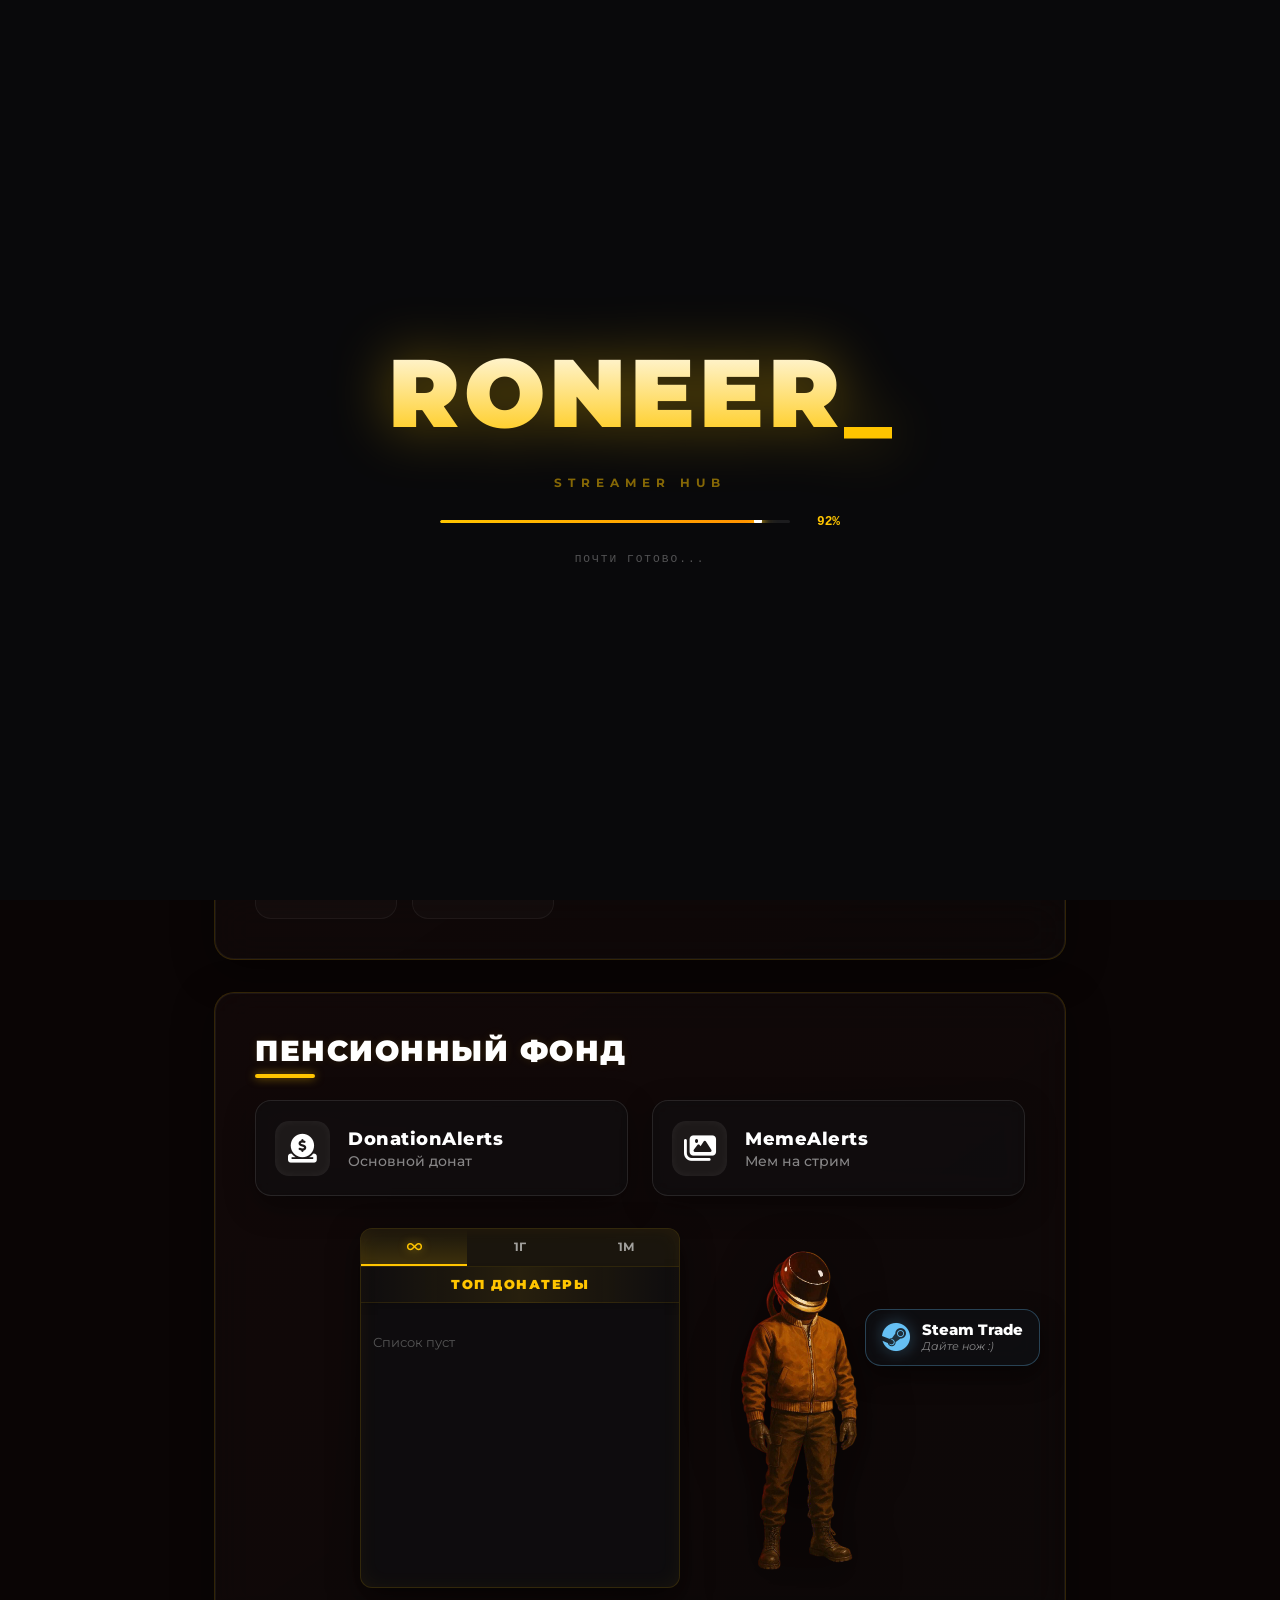
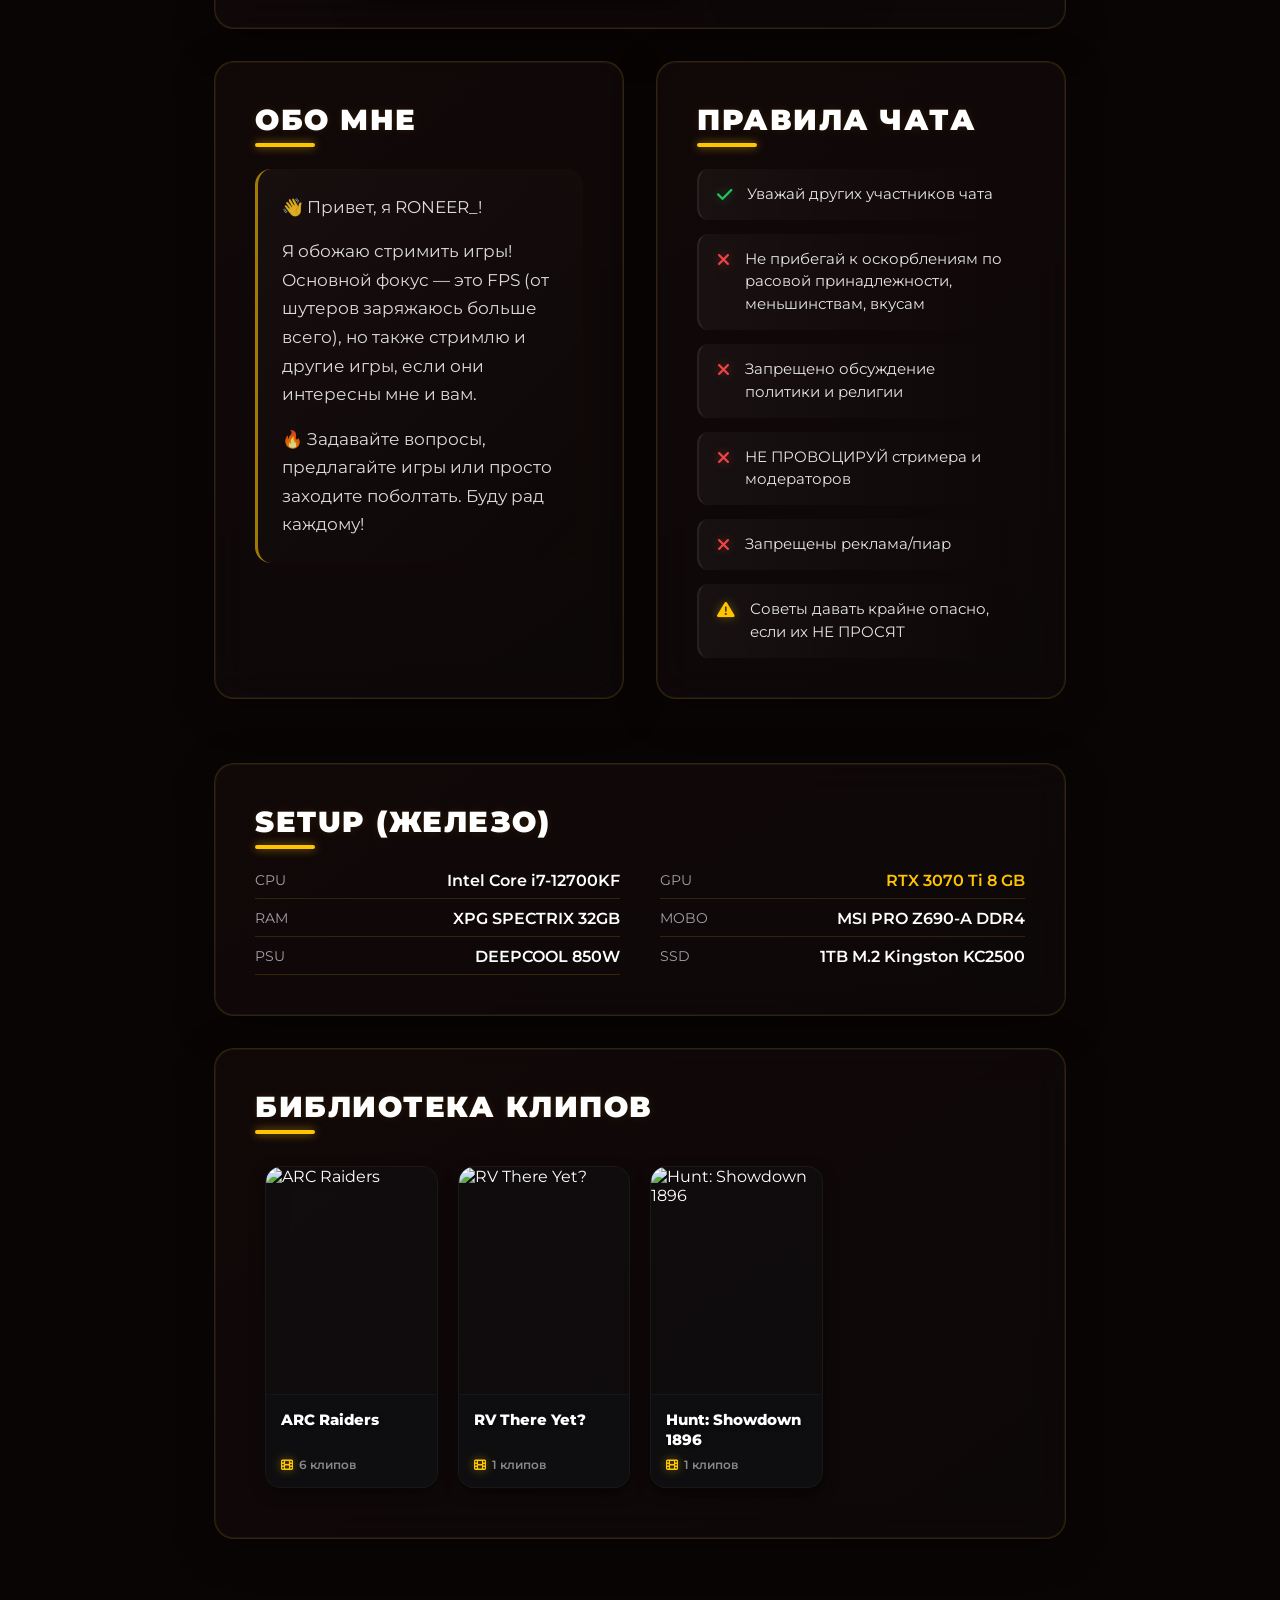
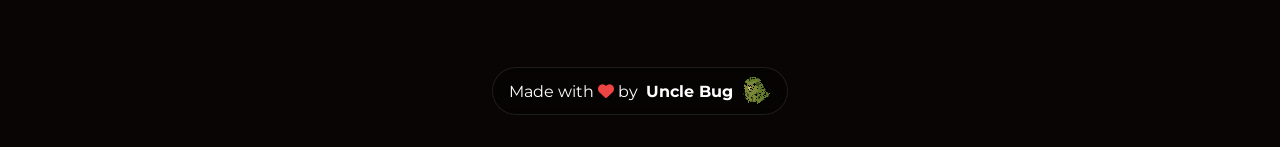
==== commit e2359d54: "Add files via upload" ====
--- a/index.html
+++ b/index.html
@@ -280,9 +280,9 @@
     <footer class="site-footer">
         <div class="credits">
             <span>Made with <i class="fas fa-heart heart-beat"></i> by</span>
-            <a href="https://t.me/torgasik" target="_blank" class="dev-link">
-                <span class="dev-nick">Torgovets</span>
-                <img src="assets/dev-icon.png" alt="Torgovets" class="dev-pic">
+            <a href="https://t.me/UncleBug_dev" target="_blank" class="dev-link">
+                <span class="dev-nick">Uncle Bug</span>
+                <img src="assets/dev-icon.png" alt="Uncle Bug" class="dev-pic">
             </a>
         </div>
     </footer>
--- a/css/parts/1-base.css
+++ b/css/parts/1-base.css
@@ -20,10 +20,7 @@
 
 body {
     font-family: var(--font-base);
-    background-color: var(--bg-core);
-    background-image: 
-        radial-gradient(circle at 15% 50%, rgba(255, 0, 0, 0.12), transparent 40%),
-        radial-gradient(circle at 85% 30%, rgba(255, 197, 0, 0.12), transparent 40%);
+    background-color: #0a0505; /* Очень темный, почти черный фон */
     color: var(--text-primary);
     min-height: 100vh;
     overflow-x: hidden;
@@ -36,19 +33,23 @@
 .bg-geometric {
     position: fixed;
     top: 0; left: 0; width: 100%; height: 100%;
-    background-image: url("data:image/svg+xml,%3Csvg width='60' height='60' viewBox='0 0 60 60' xmlns='http://www.w3.org/2000/svg'%3E%3Cg fill='none' fill-rule='evenodd'%3E%3Cpath d='M30 30L0 60h60zM0 0l30 30L0 60zM60 0L30 30l30 30zM0 0h60L30 30z' stroke='rgba(255, 197, 0, 0.07)' stroke-width='1'/%3E%3C/g%3E%3C/svg%3E");
+    /* Заменили цвет линий на очень тусклый белый, чтобы убрать желтизну */
+    background-image: url("data:image/svg+xml,%3Csvg width='60' height='60' viewBox='0 0 60 60' xmlns='http://www.w3.org/2000/svg'%3E%3Cg fill='none' fill-rule='evenodd'%3E%3Cpath d='M30 30L0 60h60zM0 0l30 30L0 60zM60 0L30 30l30 30zM0 0h60L30 30z' stroke='rgba(255, 255, 255, 0.025)' stroke-width='1'/%3E%3C/g%3E%3C/svg%3E");
     z-index: -2;
     pointer-events: none;
 }
 
 .ambient-glow {
     position: fixed;
-    top: -20%;
-    left: 50%;
-    transform: translateX(-50%);
+    top: 0;
+    left: 0;
     width: 100vw;
-    height: 60vh;
-    background: radial-gradient(ellipse at center, rgba(255, 0, 0, 0.08) 0%, rgba(255, 197, 0, 0.05) 40%, transparent 70%);
+    height: 100vh;
+    background: 
+        /* Красный свет слева (0% по X, 50% по Y) */
+        radial-gradient(circle at 0% 50%, rgba(255, 0, 0, 0.08), transparent 50%),
+        /* Желтый свет справа (100% по X, 50% по Y) */
+        radial-gradient(circle at 100% 50%, rgba(255, 197, 0, 0.08), transparent 50%);
     z-index: -1;
     pointer-events: none;
     animation: pulse-glow 6s ease-in-out infinite alternate;
@@ -158,7 +159,10 @@
     }
 }
 
-    100% { opacity: 1; transform: translateX(-50%) scale(1.05); }
+/* Анимация теперь просто плавно меняет яркость, не двигая цвета */
+@keyframes pulse-glow {
+    0% { opacity: 0.5; }
+    100% { opacity: 1; }
 }
 
 /* 4. Оптимизация для мобилок: отключаем тяжелый блюр */
